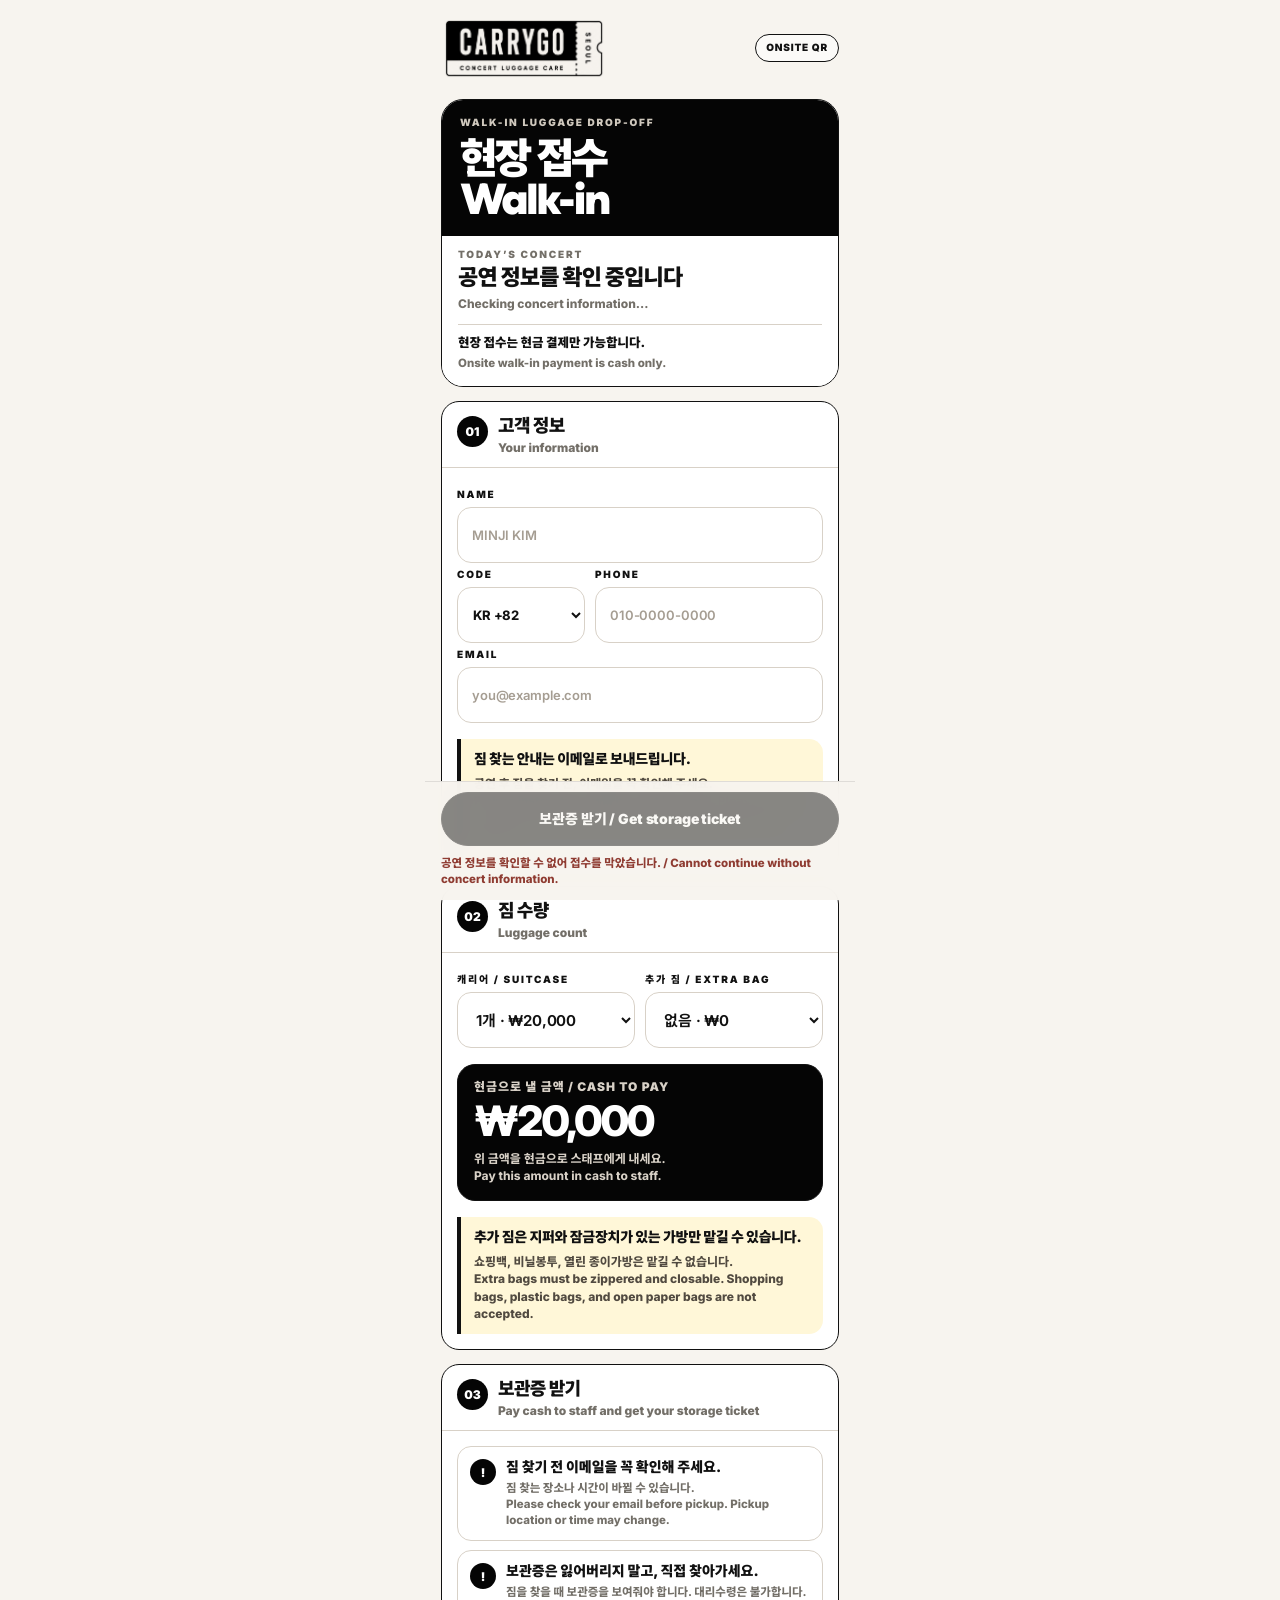
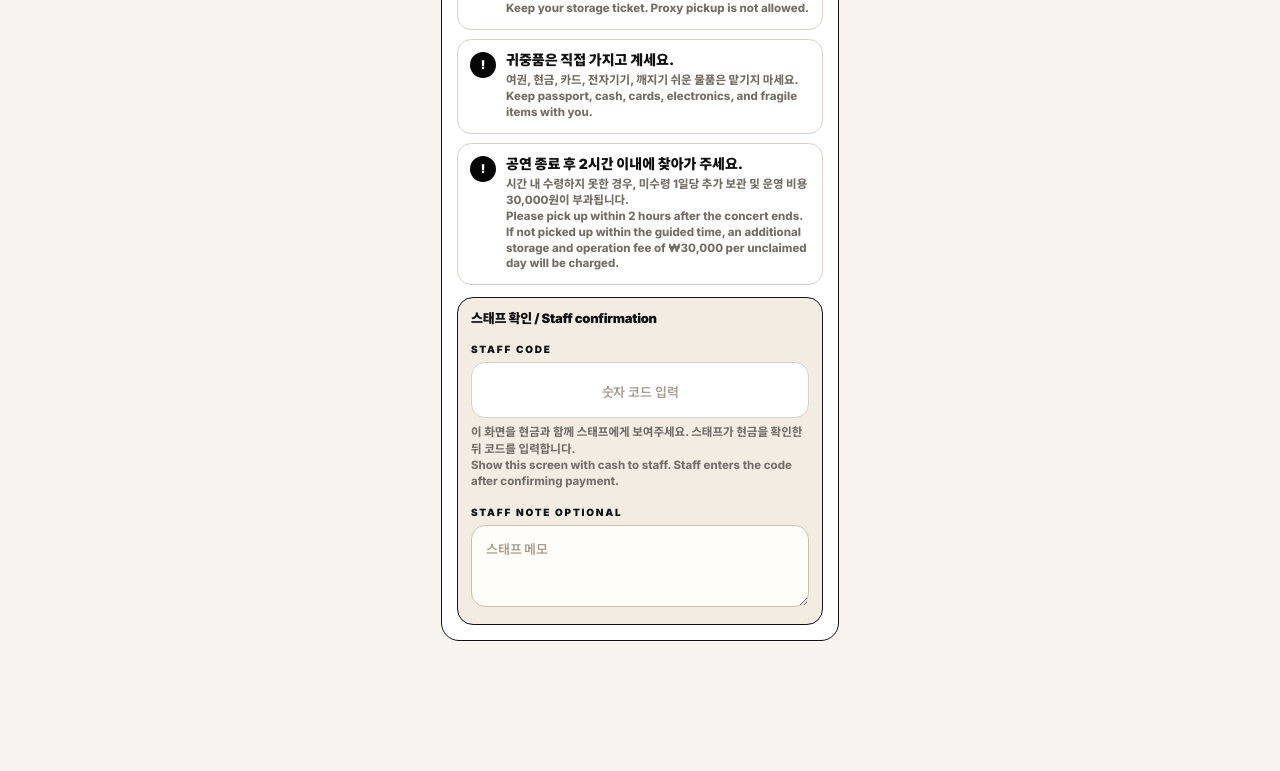
==== walkin/index.html @ 3cef0f44 "Add clean walkin page route" ====
<!DOCTYPE html>
<html lang="ko">
<head>
<base href="../">
<meta charset="utf-8">
<meta name="viewport" content="width=device-width, initial-scale=1, viewport-fit=cover">
<meta name="robots" content="noindex,nofollow">
<title>CarryGo Walk-in Drop-off</title>
<meta name="description" content="CarryGo onsite walk-in luggage drop-off. Cash only.">
<link rel="preconnect" href="https://fonts.googleapis.com">
<link rel="preconnect" href="https://fonts.gstatic.com" crossorigin>
<link href="https://fonts.googleapis.com/css2?family=Inter:wght@600;700;800;900&family=Noto+Sans+KR:wght@500;700;800;900&display=swap" rel="stylesheet">
<link rel="stylesheet" href="css/tokens.css">
<style>
@font-face{font-family:'Wanted Sans Variable';src:url('assets/fonts/WantedSansVariable.woff2') format('woff2-variations');font-weight:400 1000;font-style:normal;font-display:swap}
*{box-sizing:border-box;min-width:0}html{background:var(--cg-warm-paper);scroll-behavior:smooth}body{margin:0;background:var(--cg-warm-paper);color:var(--cg-ink);font-family:var(--font-sans);-webkit-font-smoothing:antialiased;text-rendering:geometricPrecision;overflow-x:hidden}button,input,select,textarea{font:inherit}.page{width:100%;max-width:430px;min-height:100svh;margin:0 auto;padding:16px 16px calc(116px + env(safe-area-inset-bottom));background:var(--cg-warm-paper)}.topbar{display:flex;align-items:center;justify-content:space-between;gap:12px;margin:0 0 18px}.logo{width:166px;height:auto;display:block;mix-blend-mode:multiply}.mode-pill{border:1.4px solid var(--cg-ink);border-radius:999px;background:rgba(255,255,255,.58);padding:8px 10px;font-size:10px;line-height:1;font-weight:950;letter-spacing:.08em;text-transform:uppercase;white-space:nowrap}.hero{position:relative;border:1.8px solid var(--cg-ink);border-radius:22px;background:#fff;overflow:hidden;margin-bottom:14px}.walkin-ticket{background:#fff}.walkin-concert{padding:14px 16px 15px;background:#fff}.cash-line{margin-top:12px;padding-top:10px;border-top:1px solid var(--cg-line);font-size:12.5px;line-height:1.42;font-weight:900;color:var(--cg-ink);word-break:keep-all}.cash-line span{display:block;margin-top:2px;color:var(--cg-muted);font-size:11.5px;font-weight:800}.hero-head{background:var(--cg-black);color:#fff;padding:18px 18px 16px}.kicker{font-size:10px;line-height:1;letter-spacing:.18em;font-weight:950;text-transform:uppercase;color:#cfc8bd}.hero h1{margin:10px 0 0;font-family:'Wanted Sans Variable',var(--font-sans);font-size:43px;line-height:.96;letter-spacing:-.06em;font-weight:950}.hero-body{padding:15px 17px 17px}.hero-copy{margin:0;font-size:15px;line-height:1.58;font-weight:850;letter-spacing:-.025em;color:var(--cg-charcoal);word-break:keep-all}.cash-alert{margin-top:14px;border:1.6px solid var(--cg-ink);border-radius:16px;background:#fff7d8;padding:13px 13px 12px}.cash-alert strong{display:block;font-size:16px;line-height:1.28;font-weight:950;letter-spacing:-.025em}.cash-alert span{display:block;margin-top:5px;font-size:12px;line-height:1.42;font-weight:800;color:#514a40;overflow-wrap:anywhere}.standalone-alert{margin:0 0 14px}.section{border:1.6px solid var(--cg-ink);border-radius:18px;background:#fff;overflow:hidden;margin:14px 0}.section-head{display:grid;grid-template-columns:31px 1fr;gap:10px;align-items:start;padding:14px 15px 12px;border-bottom:1px solid var(--cg-line)}.num{width:31px;height:31px;border-radius:999px;background:var(--cg-black);color:#fff;display:grid;place-items:center;font-size:12px;font-weight:950}.section-title{margin:0;font-size:18px;line-height:1.2;font-weight:950;letter-spacing:-.035em}.section-title small{display:block;margin-top:2px;font-size:12px;line-height:1.28;font-weight:850;letter-spacing:0;color:var(--cg-muted);word-break:keep-all}.section-body{padding:15px}.label{display:block;margin:7px 0 7px;font-size:10px;line-height:1;letter-spacing:.18em;text-transform:uppercase;font-weight:950;color:var(--cg-ink)}.help{margin:6px 0 0;color:var(--cg-muted);font-size:11.5px;line-height:1.42;font-weight:750;word-break:keep-all}.field-row{display:grid;grid-template-columns:1fr 1fr;gap:10px}.field-card{min-height:auto;display:flex;flex-direction:column;justify-content:flex-start}.phone-row{display:grid;grid-template-columns:128px 1fr;gap:10px}.phone-row select{font-size:13px;font-weight:750;padding-left:11px;padding-right:8px}input,select,textarea{width:100%;max-width:100%;height:56px;border:1.35px solid var(--cg-line);border-radius:14px;background:#fff;color:var(--cg-ink);padding:14px 14px;font-size:15px;line-height:1.2;font-weight:650;outline:none;letter-spacing:-.01em}textarea{height:82px;min-height:82px;resize:vertical;line-height:1.4}input::placeholder,textarea::placeholder{color:#a59d92;font-size:13px;font-weight:600;letter-spacing:-.01em}input:focus,select:focus,textarea:focus{border-color:var(--cg-ink);box-shadow:0 0 0 3px rgba(17,17,17,.08)}select:disabled,input:disabled,button:disabled{opacity:.46}.concert-context{margin:0 0 14px}.concert-ticket{position:relative;border:1.6px solid var(--cg-ink);border-radius:15px;background:var(--cg-warm-paper);overflow:hidden}.concert-ticket:before{content:"";position:absolute;top:0;bottom:0;right:58px;border-left:1.5px dashed var(--cg-ink)}.concert-main{padding:14px 74px 14px 14px}.concert-label{font-size:10px;line-height:1;letter-spacing:.18em;text-transform:uppercase;font-weight:950;color:var(--cg-muted)}.concert-name{margin-top:7px;font-size:22px;line-height:1.06;font-weight:950;letter-spacing:-.035em}.concert-meta{margin-top:5px;font-size:12px;line-height:1.35;font-weight:800;color:var(--cg-muted)}.concert-stub{position:absolute;right:0;top:0;bottom:0;width:58px;background:#fff;display:grid;place-items:center}.stub-text{writing-mode:vertical-rl;text-orientation:mixed;font-size:10px;font-weight:950;letter-spacing:.2em;color:var(--cg-ink)}.rule{border-left:4px solid var(--cg-ink);background:#fff7d8;border-radius:0 14px 14px 0;padding:12px 13px;margin-top:16px}.rule strong{display:block;font-size:14px;line-height:1.35;font-weight:950;letter-spacing:-.02em}.rule p{margin:5px 0 0;color:#514a40;font-size:12px;line-height:1.45;font-weight:800;word-break:keep-all}.amount-box{margin:16px 0 16px;border-radius:18px;background:var(--cg-black);border:1.7px solid var(--cg-ink);color:#fff;padding:16px 16px 15px}.amount-label{font-size:12px;line-height:1;font-weight:950;color:#d8d1c7;letter-spacing:.08em;text-transform:uppercase}.amount{margin-top:8px;font-size:42px;line-height:1;font-weight:850;letter-spacing:-.045em}.amount-sub{margin-top:8px;font-size:12px;line-height:1.4;color:#d8d1c7;font-weight:750}.cash-panel{border:1.5px solid var(--cg-line);border-radius:15px;background:#fbf7f0;padding:13px}.cash-panel strong{display:block;font-size:15px;line-height:1.35;font-weight:950}.onsite-notice{display:grid;gap:9px}.notice-item{display:grid;grid-template-columns:26px 1fr;gap:10px;align-items:start;border:1.35px solid var(--cg-line);border-radius:14px;padding:12px;background:#fff}.notice-icon{width:26px;height:26px;border-radius:999px;background:var(--cg-black);color:#fff;display:grid;place-items:center;font-size:12px;font-weight:950}.notice-item strong{display:block;font-size:14px;line-height:1.32;font-weight:950;word-break:keep-all}.notice-item span{display:block;margin-top:3px;color:var(--cg-muted);font-size:11.5px;line-height:1.38;font-weight:780;word-break:keep-all}.staff-module{margin-top:12px;border:1.8px solid var(--cg-ink);border-radius:16px;background:#f2ece2;padding:13px;display:grid;gap:11px}.staff-module input{font-size:20px;letter-spacing:.12em;text-align:center;font-weight:800;background:#fff}.staff-module textarea{background:#fffdf8;border-color:#cbbfae}.staff-module .module-title{font-size:13px;line-height:1.25;font-weight:950;letter-spacing:-.02em}.result{display:none;border:1.8px solid #0f8f50;background:#ecfff7;border-radius:18px;padding:16px;margin-top:14px}.result h2{margin:0 0 10px;font-size:23px;line-height:1.15;font-weight:950;letter-spacing:-.04em}.tag{margin:11px 0;padding:14px;border-radius:16px;background:var(--cg-black);color:#fff;text-align:center}.tag-label{font-size:11px;line-height:1;font-weight:950;color:#d8d1c7;letter-spacing:.12em}.tag-number{margin-top:7px;font-size:48px;line-height:1;font-weight:950;letter-spacing:-.04em}.result-grid{display:grid;grid-template-columns:1fr 1fr;gap:8px;margin-top:10px}.kv{border:1px solid #c7ead6;border-radius:12px;padding:9px;background:#fff}.kv b{display:block;font-size:9px;line-height:1;letter-spacing:.12em;text-transform:uppercase;color:#4b8a65;font-weight:950}.kv span{display:block;margin-top:5px;font-size:14px;font-weight:900;overflow-wrap:anywhere}.msg{font-size:11.5px;color:var(--cg-muted);font-weight:800;line-height:1.45;margin:9px 0 0;word-break:keep-all}.danger{color:var(--cg-muted-red)!important}.hidden{display:none!important}.status-pill{display:inline-flex;align-items:center;gap:7px;border-radius:999px;background:#eee5da;padding:7px 10px;font-size:10px;line-height:1;font-weight:950;color:#4d4740}.status-dot{width:7px;height:7px;border-radius:99px;background:#888}.status-pill.ok .status-dot{background:#13a050}.status-pill.bad .status-dot{background:#d0473b}.sticky-submit{position:fixed;left:50%;bottom:0;transform:translateX(-50%);width:100%;max-width:430px;padding:10px 16px calc(12px + env(safe-area-inset-bottom));background:rgba(247,244,239,.96);backdrop-filter:blur(10px);border-top:1px solid rgba(17,17,17,.1);z-index:20}.btn{width:100%;min-height:54px;border:1.7px solid var(--cg-ink);border-radius:999px;background:var(--cg-black);color:#fff;padding:15px 14px;font-size:14px;line-height:1;font-weight:950;letter-spacing:-.01em;text-align:center;box-shadow:none}.btn:active{transform:translateY(1px)}@media(max-width:380px){.page{padding-left:14px;padding-right:14px}.logo{width:150px}.hero h1{font-size:38px}.field-row{grid-template-columns:1fr}.phone-row{grid-template-columns:118px 1fr}.amount{font-size:32px}.tag-number{font-size:40px}.section-body{padding:14px}.sticky-submit{padding-left:14px;padding-right:14px}.btn{font-size:13px}.concert-main{padding-right:66px}.concert-ticket:before{right:52px}.concert-stub{width:52px}}
</style>
</head>
<body>
<main class="page">
  <header class="topbar">
    <img class="logo" src="assets/logo/carrygo_logo_final.png" alt="CARRYGO Seoul">
    <div class="mode-pill">Onsite QR</div>
  </header>

  <form id="walkinForm" autocomplete="on">
    <section class="hero walkin-ticket">
      <div class="hero-head">
        <div class="kicker">Walk-in luggage drop-off</div>
        <h1>현장 접수<br>Walk-in</h1>
      </div>
      <div class="walkin-concert">
        <div class="concert-label">Today’s concert</div>
        <div class="concert-name" id="concertName">공연 정보를 확인 중입니다</div>
        <div class="concert-meta" id="concertMeta">Checking concert information...</div>
        <div class="cash-line">현장 접수는 현금 결제만 가능합니다. <span>Onsite walk-in payment is cash only.</span></div>
      </div>
      <input type="hidden" name="concert_id" id="concertId">
      <input type="hidden" name="concert_date_id" id="concertDateId">
      <input type="hidden" name="pickup_time" value="WALK_IN">
      <p class="msg hidden" id="loadMsg"></p>
    </section>

    <section class="section">
      <div class="section-head"><div class="num">01</div><h2 class="section-title">고객 정보<small>Your information</small></h2></div>
      <div class="section-body">
        <label class="label" for="customerName">Name</label>
        <input id="customerName" type="text" name="customer_name" required placeholder="MINJI KIM">
        <div class="phone-row">
          <div><label class="label" for="countryCode">Code</label><select id="countryCode" name="country_code" required><option value="+82">KR +82</option><option value="+81">JP +81</option><option value="+86">CN +86</option><option value="+886">TW +886</option><option value="+852">HK +852</option><option value="+65">SG +65</option><option value="+66">TH +66</option><option value="+1">US +1</option><option value="+44">UK +44</option><option value="+61">AU +61</option><option value="+33">FR +33</option><option value="+49">DE +49</option><option value="+39">IT +39</option><option value="+34">ES +34</option><option value="+63">PH +63</option><option value="+62">ID +62</option><option value="+60">MY +60</option></select></div>
          <div><label class="label" for="phoneNumber">Phone</label><input id="phoneNumber" type="tel" name="phone_number" required inputmode="tel" placeholder="010-0000-0000"></div>
        </div>
        <label class="label" for="customerEmail">Email</label>
        <input id="customerEmail" type="email" name="customer_email" required placeholder="you@example.com">
        <div class="rule">
          <strong>짐 찾는 안내는 이메일로 보내드립니다.</strong>
          <p>공연 후 짐을 찾기 전, 이메일을 꼭 확인해 주세요.<br>Pickup instructions will be sent by email. Please check your email before picking up your luggage after the concert.</p>
        </div>
        <input type="hidden" name="customer_country" value="WALK_IN">
      </div>
    </section>

    <section class="section">
      <div class="section-head"><div class="num">02</div><h2 class="section-title">짐 수량<small>Luggage count</small></h2></div>
      <div class="section-body">
        <div class="field-row">
          <div class="field-card"><label class="label" for="suitcase">캐리어 / Suitcase</label><select name="expected_suitcase_count" id="suitcase" required><option value="1">1개 · ₩20,000</option><option value="2">2개 · ₩40,000</option><option value="3">3개 · ₩60,000</option><option value="4">4개 · ₩80,000</option><option value="5">5개 · ₩100,000</option></select></div>
          <div class="field-card"><label class="label" for="extra">추가 짐 / Extra bag</label><select name="expected_extra_bag_count" id="extra" required><option value="0">없음 · ₩0</option><option value="1">1개 · ₩10,000</option><option value="2">2개 · ₩20,000</option><option value="3">3개 · ₩30,000</option><option value="4">4개 · ₩40,000</option><option value="5">5개 · ₩50,000</option></select></div>
        </div>
        <div class="amount-box">
          <div class="amount-label">현금으로 낼 금액 / Cash to pay</div>
          <div class="amount" id="amount">₩20,000</div>
          <div class="amount-sub">위 금액을 현금으로 스태프에게 내세요.<br>Pay this amount in cash to staff.</div>
        </div>
        <div class="rule">
          <strong>추가 짐은 지퍼와 잠금장치가 있는 가방만 맡길 수 있습니다.</strong>
          <p>쇼핑백, 비닐봉투, 열린 종이가방은 맡길 수 없습니다.<br>Extra bags must be zippered and closable. Shopping bags, plastic bags, and open paper bags are not accepted.</p>
        </div>
      </div>
    </section>

    <section class="section">
      <div class="section-head"><div class="num">03</div><h2 class="section-title">보관증 받기<small>Pay cash to staff and get your storage ticket</small></h2></div>
      <div class="section-body">
        <div class="onsite-notice" aria-label="짐 맡기기 전 안내">
          <div class="notice-item"><div class="notice-icon">!</div><div><strong>짐 찾기 전 이메일을 꼭 확인해 주세요.</strong><span>짐 찾는 장소나 시간이 바뀔 수 있습니다.<br>Please check your email before pickup. Pickup location or time may change.</span></div></div>
          <div class="notice-item"><div class="notice-icon">!</div><div><strong>보관증은 잃어버리지 말고, 직접 찾아가세요.</strong><span>짐을 찾을 때 보관증을 보여줘야 합니다. 대리수령은 불가합니다.<br>Keep your storage ticket. Proxy pickup is not allowed.</span></div></div>
          <div class="notice-item"><div class="notice-icon">!</div><div><strong>귀중품은 직접 가지고 계세요.</strong><span>여권, 현금, 카드, 전자기기, 깨지기 쉬운 물품은 맡기지 마세요.<br>Keep passport, cash, cards, electronics, and fragile items with you.</span></div></div>
          <div class="notice-item"><div class="notice-icon">!</div><div><strong>공연 종료 후 2시간 이내에 찾아가 주세요.</strong><span>시간 내 수령하지 못한 경우, 미수령 1일당 추가 보관 및 운영 비용 30,000원이 부과됩니다.<br>Please pick up within 2 hours after the concert ends. If not picked up within the guided time, an additional storage and operation fee of ₩30,000 per unclaimed day will be charged.</span></div></div>
        </div>
        <input type="hidden" name="hardcopy_confirmed" value="YES">
        <input type="hidden" name="onsite_cash_received" value="YES">
        <div class="staff-module">
          <div class="module-title">스태프 확인 / Staff confirmation</div>
          <div>
            <label class="label" for="staffCode">Staff code</label>
            <input id="staffCode" type="tel" name="staff_code" required inputmode="numeric" pattern="[0-9]*" autocomplete="one-time-code" placeholder="숫자 코드 입력">
            <div class="help">이 화면을 현금과 함께 스태프에게 보여주세요. 스태프가 현금을 확인한 뒤 코드를 입력합니다.<br>Show this screen with cash to staff. Staff enters the code after confirming payment.</div>
          </div>
          <div>
            <label class="label" for="note">Staff note optional</label>
            <textarea id="note" name="note" placeholder="스태프 메모"></textarea>
          </div>
        </div>
        <input type="hidden" name="onsite_tag_attached" value="NO">
        <input type="hidden" name="onsite_photo_taken" value="NO">
      </div>
    </section>

    <section class="section hidden" id="completeCard">
      <div class="section-body"><div class="result" id="result"></div></div>
    </section>

    <div class="sticky-submit">
      <button class="btn" id="submitBtn" type="submit" disabled>보관증 받기 / Get storage ticket</button>
      <p class="msg" id="msg">공연 정보를 확인한 뒤 진행할 수 있습니다. / Please wait for concert information.</p>
    </div>
  </form>
</main>
<script>
const API='https://script.google.com/macros/s/AKfycbyWazV2Bwyex0hyUG17615cCd4zFLnBOPABVv9wQ4AoVltXFrZ8Qh5ncPQtEW-c9ZFs/exec';
const $=id=>document.getElementById(id);
const form=$('walkinForm'), concertDateId=$('concertDateId'), suitcase=$('suitcase'), extra=$('extra'), amount=$('amount'), msg=$('msg'), loadMsg=$('loadMsg'), submitBtn=$('submitBtn');
let concertsReady=false;
function money(n){return '₩'+Number(n||0).toLocaleString('ko-KR')}
function esc(s){return String(s??'').replace(/[&<>'"]/g,c=>({'&':'&amp;','<':'&lt;','>':'&gt;',"'":'&#39;','"':'&quot;'}[c]))}
function setLoadStatus(ok,text){loadMsg.innerHTML=`<span class="status-pill ${ok?'ok':'bad'}"><span class="status-dot"></span> ${esc(text)}</span>`}
function updateAmount(){const s=+suitcase.value||0,e=+extra.value||0;amount.textContent=money(s*20000+e*10000)}
function updateSubmit(){submitBtn.disabled=!concertsReady||form.dataset.submitting==='1'}
async function fetchJson(url,options={}){const controller=new AbortController();const timeout=setTimeout(()=>controller.abort(),18000);try{const r=await fetch(url,{cache:'no-store',...options,signal:controller.signal});return await r.json()}finally{clearTimeout(timeout)}}
async function loadConcert(){concertsReady=false;updateSubmit();setLoadStatus(false,'공연 정보 확인 중');try{let out=await fetchJson(`${API}?action=get_active_booking_data`);let concerts=out.ok&&Array.isArray(out.concerts)?out.concerts:[];if(!concerts.length){out=await fetchJson(`${API}?action=get_active_concerts`);concerts=out.ok&&Array.isArray(out.concerts)?out.concerts:[]}if(!concerts.length)throw new Error('현재 현장접수 가능한 공연이 없습니다.');const c=concerts[0];$('concertId').value=c.concert_id||c.id;$('concertName').textContent=c.concert_title||c.title||'CarryGo';let dates=Array.isArray(c.concert_dates)?c.concert_dates:[];if(!dates.length){const d=await fetchJson(`${API}?action=get_active_concert_dates&concert_id=${encodeURIComponent($('concertId').value)}`);dates=d.ok&&Array.isArray(d.concert_dates)?d.concert_dates:[]}if(!dates.length)throw new Error('활성 공연일이 없습니다.');const today=new Date().toISOString().slice(0,10);const selectedDate=dates.find(d=>String(d.concert_date)===today)||dates[0];concertDateId.value=selectedDate.concert_date_id;$('concertMeta').textContent=[c.venue,c.city,selectedDate.concert_date].filter(Boolean).join(' · ');concertsReady=true;msg.textContent=''}catch(e){concertsReady=false;setLoadStatus(false,e.message||'공연 정보를 불러오지 못했습니다');msg.textContent='공연 정보를 확인할 수 없어 접수를 막았습니다. / Cannot continue without concert information.';msg.classList.add('danger')}finally{updateSubmit()}}
suitcase.addEventListener('change',updateAmount);extra.addEventListener('change',updateAmount);
form.addEventListener('submit',async e=>{e.preventDefault();if(!concertsReady)return;const btn=e.submitter;const result=$('result');const data=Object.fromEntries(new FormData(form).entries());const due=(+data.expected_suitcase_count||0)*20000+(+data.expected_extra_bag_count||0)*10000;data.action='create_walkin_reservation';data.paid_amount=due;const ok=confirm(`보관증을 발급할까요?\nIssue storage ticket?\n\n이름 / Name: ${data.customer_name}\n수량 / Count: Suitcase ${data.expected_suitcase_count}, Extra ${data.expected_extra_bag_count}\n결제 / Payment: CASH\n금액 / Amount: ${money(due)}\n\n결제 확인 후에만 진행하세요.`);if(!ok)return;form.dataset.submitting='1';btn.disabled=true;msg.textContent='보관증 발급 중입니다. / Issuing storage ticket...';msg.classList.remove('danger');$('completeCard').classList.add('hidden');result.style.display='none';try{const out=await fetchJson(API,{method:'POST',headers:{'Content-Type':'text/plain;charset=utf-8'},body:JSON.stringify(data)});if(!out.ok)throw new Error(out.error||'save failed');const x=out.reservation;result.innerHTML=`<h2>보관증이 발급되었습니다.<br><span class="en">Storage ticket issued.</span></h2><div class="tag"><div class="tag-label">STORAGE TICKET / LUGGAGE TAG</div><div class="tag-number">${esc(x.luggage_tag_numbers)}</div></div><p class="msg">이 보관증을 잃어버리지 마세요. 공연 후 짐을 찾기 전 이메일을 꼭 확인해 주세요.<br>Keep this storage ticket. Please check your email before pickup after the concert.</p><div class="result-grid"><div class="kv"><b>Reservation</b><span>${esc(x.reservation_id)}</span></div><div class="kv"><b>Amount</b><span>${esc(x.amount_display)}</span></div><div class="kv"><b>Name</b><span>${esc(x.customer_name)}</span></div><div class="kv"><b>Payment</b><span>CASH</span></div></div>`;$('completeCard').classList.remove('hidden');result.style.display='block';result.scrollIntoView({behavior:'smooth',block:'center'});msg.textContent='완료되었습니다. / Completed.';form.reset();$('countryCode').value='+82';updateAmount();await loadConcert()}catch(err){msg.textContent=err.message||String(err);msg.classList.add('danger')}finally{form.dataset.submitting='0';updateSubmit()}});
updateAmount();loadConcert();
</script>
</body>
</html>
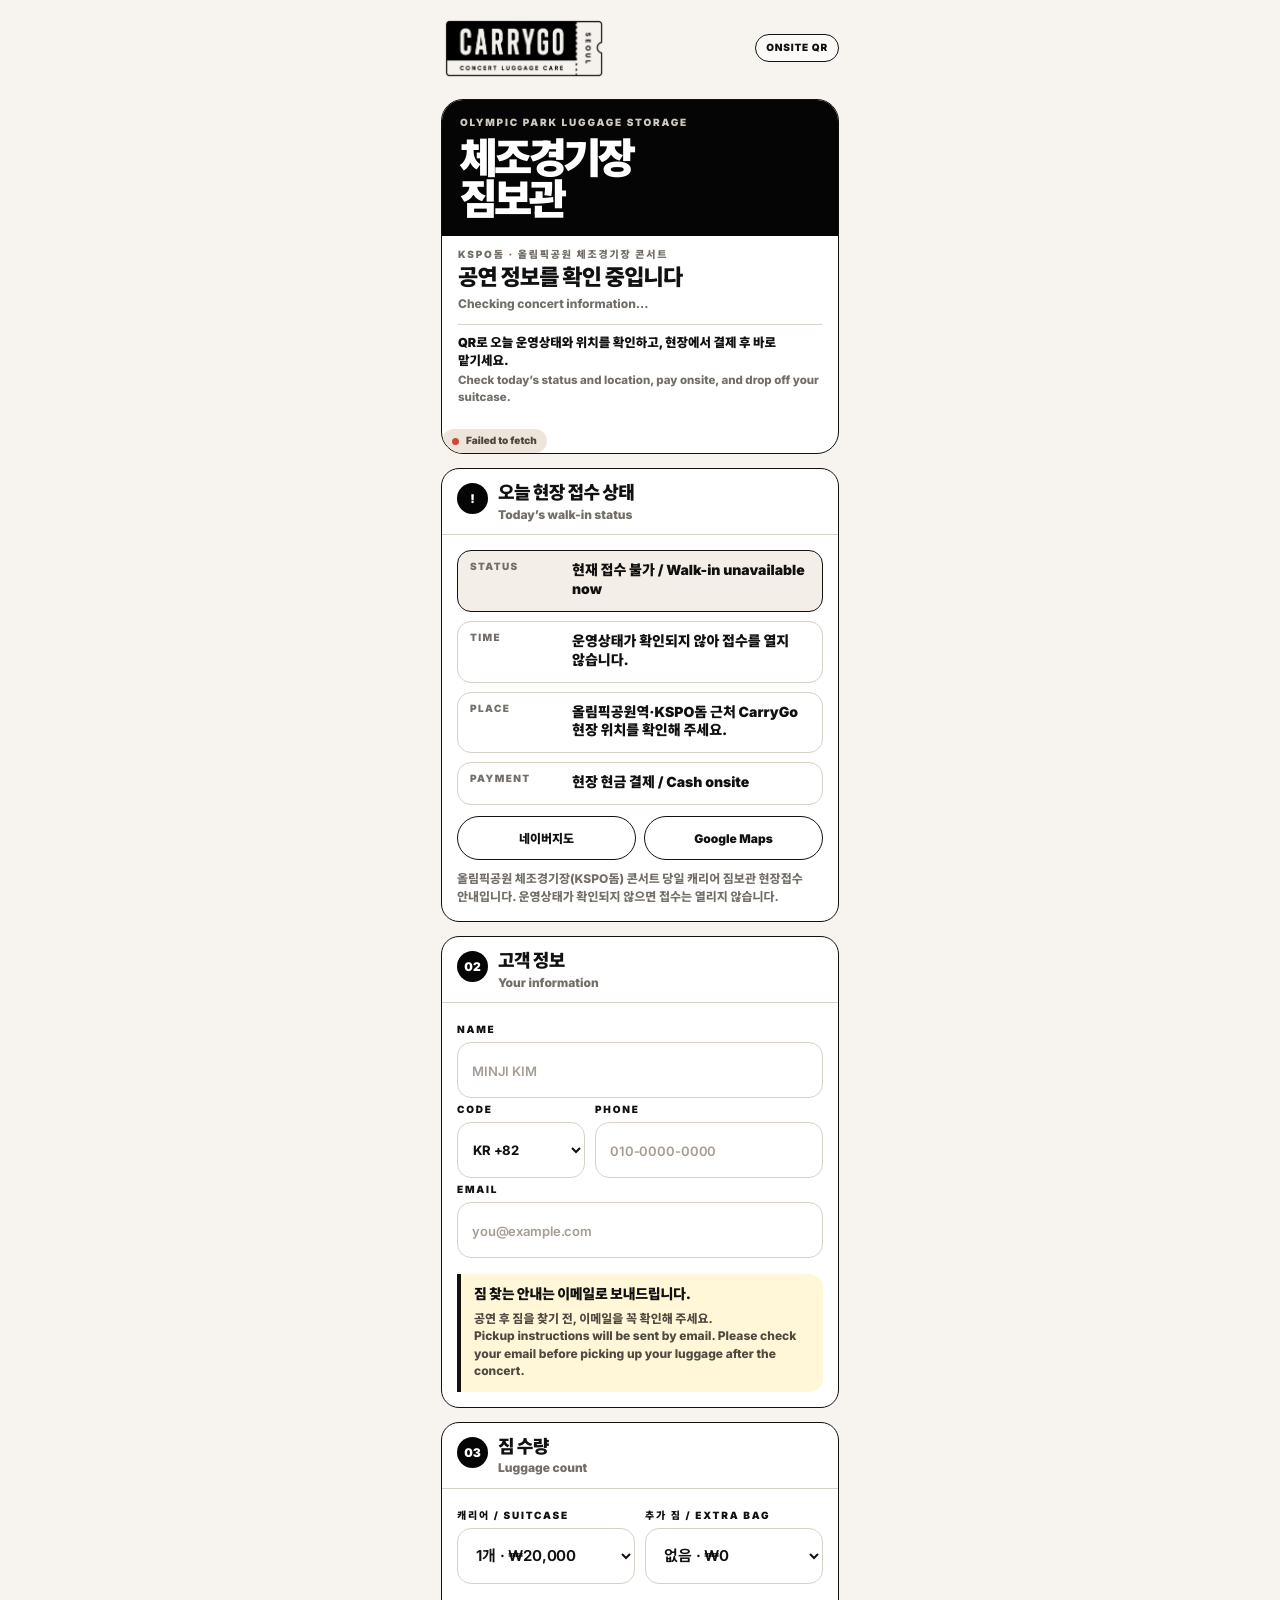
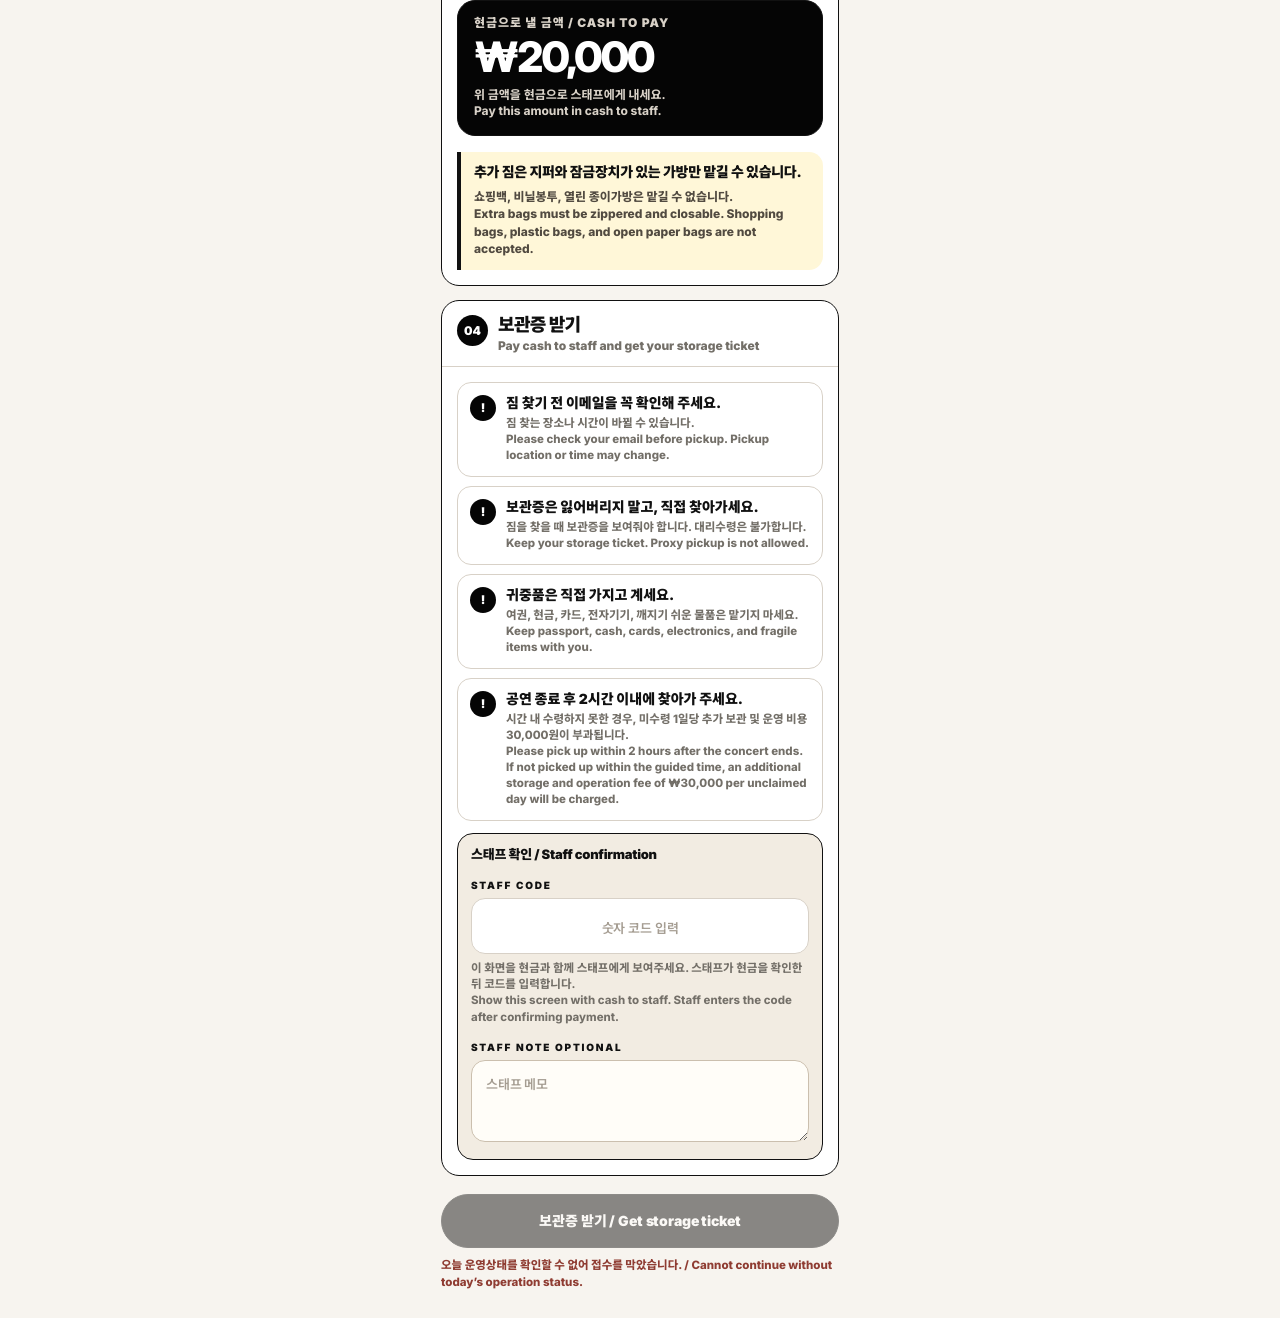
==== commit 7284bbab: "Optimize walk-in page for Olympic Park onsite luggage storage" ====
--- a/walkin/index.html
+++ b/walkin/index.html
@@ -4,16 +4,34 @@
 <base href="../">
 <meta charset="utf-8">
 <meta name="viewport" content="width=device-width, initial-scale=1, viewport-fit=cover">
-<meta name="robots" content="noindex,nofollow">
-<title>CarryGo Walk-in Drop-off</title>
-<meta name="description" content="CarryGo onsite walk-in luggage drop-off. Cash only.">
+<meta name="robots" content="index,follow,max-image-preview:large">
+<title>올림픽공원 체조경기장 콘서트 짐보관 현장접수 | CarryGo Walk-in</title>
+<meta name="description" content="KSPO돔·올림픽공원 체조경기장 콘서트 당일 캐리어 짐보관 현장접수 안내. QR로 오늘 운영상태, 위치, 시간, 현장 결제 방법을 확인하세요.">
+<meta name="keywords" content="올림픽공원 짐보관, 올림픽공원 체조경기장 짐보관, KSPO돔 짐보관, 체조경기장 콘서트 짐보관, 콘서트 캐리어 보관, 공연장 짐보관, KSP0 짐보관">
+<link rel="canonical" href="https://www.carrygoseoul.com/walkin/">
+<!-- Google tag (gtag.js) -->
+<script async src="https://www.googletagmanager.com/gtag/js?id=G-291RRRV8HE"></script>
+<script>
+  window.dataLayer = window.dataLayer || [];
+  function gtag(){dataLayer.push(arguments);}
+  gtag('js', new Date());
+  gtag('config', 'G-291RRRV8HE');
+</script>
+<!-- Microsoft Clarity -->
+<script type="text/javascript">
+  (function(c,l,a,r,i,t,y){
+    c[a]=c[a]||function(){(c[a].q=c[a].q||[]).push(arguments)};
+    t=l.createElement(r);t.async=1;t.src="https://www.clarity.ms/tag/"+i;
+    y=l.getElementsByTagName(r)[0];y.parentNode.insertBefore(t,y);
+  })(window, document, "clarity", "script", "wrurhg19dc");
+</script>
 <link rel="preconnect" href="https://fonts.googleapis.com">
 <link rel="preconnect" href="https://fonts.gstatic.com" crossorigin>
 <link href="https://fonts.googleapis.com/css2?family=Inter:wght@600;700;800;900&family=Noto+Sans+KR:wght@500;700;800;900&display=swap" rel="stylesheet">
 <link rel="stylesheet" href="css/tokens.css">
 <style>
 @font-face{font-family:'Wanted Sans Variable';src:url('assets/fonts/WantedSansVariable.woff2') format('woff2-variations');font-weight:400 1000;font-style:normal;font-display:swap}
-*{box-sizing:border-box;min-width:0}html{background:var(--cg-warm-paper);scroll-behavior:smooth}body{margin:0;background:var(--cg-warm-paper);color:var(--cg-ink);font-family:var(--font-sans);-webkit-font-smoothing:antialiased;text-rendering:geometricPrecision;overflow-x:hidden}button,input,select,textarea{font:inherit}.page{width:100%;max-width:430px;min-height:100svh;margin:0 auto;padding:16px 16px calc(116px + env(safe-area-inset-bottom));background:var(--cg-warm-paper)}.topbar{display:flex;align-items:center;justify-content:space-between;gap:12px;margin:0 0 18px}.logo{width:166px;height:auto;display:block;mix-blend-mode:multiply}.mode-pill{border:1.4px solid var(--cg-ink);border-radius:999px;background:rgba(255,255,255,.58);padding:8px 10px;font-size:10px;line-height:1;font-weight:950;letter-spacing:.08em;text-transform:uppercase;white-space:nowrap}.hero{position:relative;border:1.8px solid var(--cg-ink);border-radius:22px;background:#fff;overflow:hidden;margin-bottom:14px}.walkin-ticket{background:#fff}.walkin-concert{padding:14px 16px 15px;background:#fff}.cash-line{margin-top:12px;padding-top:10px;border-top:1px solid var(--cg-line);font-size:12.5px;line-height:1.42;font-weight:900;color:var(--cg-ink);word-break:keep-all}.cash-line span{display:block;margin-top:2px;color:var(--cg-muted);font-size:11.5px;font-weight:800}.hero-head{background:var(--cg-black);color:#fff;padding:18px 18px 16px}.kicker{font-size:10px;line-height:1;letter-spacing:.18em;font-weight:950;text-transform:uppercase;color:#cfc8bd}.hero h1{margin:10px 0 0;font-family:'Wanted Sans Variable',var(--font-sans);font-size:43px;line-height:.96;letter-spacing:-.06em;font-weight:950}.hero-body{padding:15px 17px 17px}.hero-copy{margin:0;font-size:15px;line-height:1.58;font-weight:850;letter-spacing:-.025em;color:var(--cg-charcoal);word-break:keep-all}.cash-alert{margin-top:14px;border:1.6px solid var(--cg-ink);border-radius:16px;background:#fff7d8;padding:13px 13px 12px}.cash-alert strong{display:block;font-size:16px;line-height:1.28;font-weight:950;letter-spacing:-.025em}.cash-alert span{display:block;margin-top:5px;font-size:12px;line-height:1.42;font-weight:800;color:#514a40;overflow-wrap:anywhere}.standalone-alert{margin:0 0 14px}.section{border:1.6px solid var(--cg-ink);border-radius:18px;background:#fff;overflow:hidden;margin:14px 0}.section-head{display:grid;grid-template-columns:31px 1fr;gap:10px;align-items:start;padding:14px 15px 12px;border-bottom:1px solid var(--cg-line)}.num{width:31px;height:31px;border-radius:999px;background:var(--cg-black);color:#fff;display:grid;place-items:center;font-size:12px;font-weight:950}.section-title{margin:0;font-size:18px;line-height:1.2;font-weight:950;letter-spacing:-.035em}.section-title small{display:block;margin-top:2px;font-size:12px;line-height:1.28;font-weight:850;letter-spacing:0;color:var(--cg-muted);word-break:keep-all}.section-body{padding:15px}.label{display:block;margin:7px 0 7px;font-size:10px;line-height:1;letter-spacing:.18em;text-transform:uppercase;font-weight:950;color:var(--cg-ink)}.help{margin:6px 0 0;color:var(--cg-muted);font-size:11.5px;line-height:1.42;font-weight:750;word-break:keep-all}.field-row{display:grid;grid-template-columns:1fr 1fr;gap:10px}.field-card{min-height:auto;display:flex;flex-direction:column;justify-content:flex-start}.phone-row{display:grid;grid-template-columns:128px 1fr;gap:10px}.phone-row select{font-size:13px;font-weight:750;padding-left:11px;padding-right:8px}input,select,textarea{width:100%;max-width:100%;height:56px;border:1.35px solid var(--cg-line);border-radius:14px;background:#fff;color:var(--cg-ink);padding:14px 14px;font-size:15px;line-height:1.2;font-weight:650;outline:none;letter-spacing:-.01em}textarea{height:82px;min-height:82px;resize:vertical;line-height:1.4}input::placeholder,textarea::placeholder{color:#a59d92;font-size:13px;font-weight:600;letter-spacing:-.01em}input:focus,select:focus,textarea:focus{border-color:var(--cg-ink);box-shadow:0 0 0 3px rgba(17,17,17,.08)}select:disabled,input:disabled,button:disabled{opacity:.46}.concert-context{margin:0 0 14px}.concert-ticket{position:relative;border:1.6px solid var(--cg-ink);border-radius:15px;background:var(--cg-warm-paper);overflow:hidden}.concert-ticket:before{content:"";position:absolute;top:0;bottom:0;right:58px;border-left:1.5px dashed var(--cg-ink)}.concert-main{padding:14px 74px 14px 14px}.concert-label{font-size:10px;line-height:1;letter-spacing:.18em;text-transform:uppercase;font-weight:950;color:var(--cg-muted)}.concert-name{margin-top:7px;font-size:22px;line-height:1.06;font-weight:950;letter-spacing:-.035em}.concert-meta{margin-top:5px;font-size:12px;line-height:1.35;font-weight:800;color:var(--cg-muted)}.concert-stub{position:absolute;right:0;top:0;bottom:0;width:58px;background:#fff;display:grid;place-items:center}.stub-text{writing-mode:vertical-rl;text-orientation:mixed;font-size:10px;font-weight:950;letter-spacing:.2em;color:var(--cg-ink)}.rule{border-left:4px solid var(--cg-ink);background:#fff7d8;border-radius:0 14px 14px 0;padding:12px 13px;margin-top:16px}.rule strong{display:block;font-size:14px;line-height:1.35;font-weight:950;letter-spacing:-.02em}.rule p{margin:5px 0 0;color:#514a40;font-size:12px;line-height:1.45;font-weight:800;word-break:keep-all}.amount-box{margin:16px 0 16px;border-radius:18px;background:var(--cg-black);border:1.7px solid var(--cg-ink);color:#fff;padding:16px 16px 15px}.amount-label{font-size:12px;line-height:1;font-weight:950;color:#d8d1c7;letter-spacing:.08em;text-transform:uppercase}.amount{margin-top:8px;font-size:42px;line-height:1;font-weight:850;letter-spacing:-.045em}.amount-sub{margin-top:8px;font-size:12px;line-height:1.4;color:#d8d1c7;font-weight:750}.cash-panel{border:1.5px solid var(--cg-line);border-radius:15px;background:#fbf7f0;padding:13px}.cash-panel strong{display:block;font-size:15px;line-height:1.35;font-weight:950}.onsite-notice{display:grid;gap:9px}.notice-item{display:grid;grid-template-columns:26px 1fr;gap:10px;align-items:start;border:1.35px solid var(--cg-line);border-radius:14px;padding:12px;background:#fff}.notice-icon{width:26px;height:26px;border-radius:999px;background:var(--cg-black);color:#fff;display:grid;place-items:center;font-size:12px;font-weight:950}.notice-item strong{display:block;font-size:14px;line-height:1.32;font-weight:950;word-break:keep-all}.notice-item span{display:block;margin-top:3px;color:var(--cg-muted);font-size:11.5px;line-height:1.38;font-weight:780;word-break:keep-all}.staff-module{margin-top:12px;border:1.8px solid var(--cg-ink);border-radius:16px;background:#f2ece2;padding:13px;display:grid;gap:11px}.staff-module input{font-size:20px;letter-spacing:.12em;text-align:center;font-weight:800;background:#fff}.staff-module textarea{background:#fffdf8;border-color:#cbbfae}.staff-module .module-title{font-size:13px;line-height:1.25;font-weight:950;letter-spacing:-.02em}.result{display:none;border:1.8px solid #0f8f50;background:#ecfff7;border-radius:18px;padding:16px;margin-top:14px}.result h2{margin:0 0 10px;font-size:23px;line-height:1.15;font-weight:950;letter-spacing:-.04em}.tag{margin:11px 0;padding:14px;border-radius:16px;background:var(--cg-black);color:#fff;text-align:center}.tag-label{font-size:11px;line-height:1;font-weight:950;color:#d8d1c7;letter-spacing:.12em}.tag-number{margin-top:7px;font-size:48px;line-height:1;font-weight:950;letter-spacing:-.04em}.result-grid{display:grid;grid-template-columns:1fr 1fr;gap:8px;margin-top:10px}.kv{border:1px solid #c7ead6;border-radius:12px;padding:9px;background:#fff}.kv b{display:block;font-size:9px;line-height:1;letter-spacing:.12em;text-transform:uppercase;color:#4b8a65;font-weight:950}.kv span{display:block;margin-top:5px;font-size:14px;font-weight:900;overflow-wrap:anywhere}.msg{font-size:11.5px;color:var(--cg-muted);font-weight:800;line-height:1.45;margin:9px 0 0;word-break:keep-all}.danger{color:var(--cg-muted-red)!important}.hidden{display:none!important}.status-pill{display:inline-flex;align-items:center;gap:7px;border-radius:999px;background:#eee5da;padding:7px 10px;font-size:10px;line-height:1;font-weight:950;color:#4d4740}.status-dot{width:7px;height:7px;border-radius:99px;background:#888}.status-pill.ok .status-dot{background:#13a050}.status-pill.bad .status-dot{background:#d0473b}.sticky-submit{position:fixed;left:50%;bottom:0;transform:translateX(-50%);width:100%;max-width:430px;padding:10px 16px calc(12px + env(safe-area-inset-bottom));background:rgba(247,244,239,.96);backdrop-filter:blur(10px);border-top:1px solid rgba(17,17,17,.1);z-index:20}.btn{width:100%;min-height:54px;border:1.7px solid var(--cg-ink);border-radius:999px;background:var(--cg-black);color:#fff;padding:15px 14px;font-size:14px;line-height:1;font-weight:950;letter-spacing:-.01em;text-align:center;box-shadow:none}.btn:active{transform:translateY(1px)}@media(max-width:380px){.page{padding-left:14px;padding-right:14px}.logo{width:150px}.hero h1{font-size:38px}.field-row{grid-template-columns:1fr}.phone-row{grid-template-columns:118px 1fr}.amount{font-size:32px}.tag-number{font-size:40px}.section-body{padding:14px}.sticky-submit{padding-left:14px;padding-right:14px}.btn{font-size:13px}.concert-main{padding-right:66px}.concert-ticket:before{right:52px}.concert-stub{width:52px}}
+*{box-sizing:border-box;min-width:0}html{width:100%;max-width:100%;background:var(--cg-warm-paper);scroll-behavior:smooth;overflow-x:hidden;overscroll-behavior-x:none}body{width:100%;max-width:100%;margin:0;background:var(--cg-warm-paper);color:var(--cg-ink);font-family:var(--font-sans);-webkit-font-smoothing:antialiased;text-rendering:geometricPrecision;overflow-x:hidden;overscroll-behavior-x:none;touch-action:pan-y}button,input,select,textarea{font:inherit}.page{position:relative;width:100%;max-width:430px;min-height:100svh;margin:0 auto;padding:16px 16px calc(28px + env(safe-area-inset-bottom));background:var(--cg-warm-paper);overflow-x:hidden}.topbar{display:flex;align-items:center;justify-content:space-between;gap:12px;margin:0 0 18px}.logo{width:166px;height:auto;display:block;mix-blend-mode:multiply}.mode-pill{border:1.4px solid var(--cg-ink);border-radius:999px;background:rgba(255,255,255,.58);padding:8px 10px;font-size:10px;line-height:1;font-weight:950;letter-spacing:.08em;text-transform:uppercase;white-space:nowrap}.hero{position:relative;border:1.8px solid var(--cg-ink);border-radius:22px;background:#fff;overflow:hidden;margin-bottom:14px}.walkin-ticket{background:#fff}.walkin-concert{padding:14px 16px 15px;background:#fff}.cash-line{margin-top:12px;padding-top:10px;border-top:1px solid var(--cg-line);font-size:12.5px;line-height:1.42;font-weight:900;color:var(--cg-ink);word-break:keep-all}.cash-line span{display:block;margin-top:2px;color:var(--cg-muted);font-size:11.5px;font-weight:800}.hero-head{background:var(--cg-black);color:#fff;padding:18px 18px 16px}.kicker{font-size:10px;line-height:1;letter-spacing:.18em;font-weight:950;text-transform:uppercase;color:#cfc8bd}.hero h1{margin:10px 0 0;font-family:'Wanted Sans Variable',var(--font-sans);font-size:43px;line-height:.96;letter-spacing:-.06em;font-weight:950}.hero-body{padding:15px 17px 17px}.hero-copy{margin:0;font-size:15px;line-height:1.58;font-weight:850;letter-spacing:-.025em;color:var(--cg-charcoal);word-break:keep-all}.cash-alert{margin-top:14px;border:1.6px solid var(--cg-ink);border-radius:16px;background:#fff7d8;padding:13px 13px 12px}.cash-alert strong{display:block;font-size:16px;line-height:1.28;font-weight:950;letter-spacing:-.025em}.cash-alert span{display:block;margin-top:5px;font-size:12px;line-height:1.42;font-weight:800;color:#514a40;overflow-wrap:anywhere}.standalone-alert{margin:0 0 14px}.section{border:1.6px solid var(--cg-ink);border-radius:18px;background:#fff;overflow:hidden;margin:14px 0}.section-head{display:grid;grid-template-columns:31px 1fr;gap:10px;align-items:start;padding:14px 15px 12px;border-bottom:1px solid var(--cg-line)}.num{width:31px;height:31px;border-radius:999px;background:var(--cg-black);color:#fff;display:grid;place-items:center;font-size:12px;font-weight:950}.section-title{margin:0;font-size:18px;line-height:1.2;font-weight:950;letter-spacing:-.035em}.section-title small{display:block;margin-top:2px;font-size:12px;line-height:1.28;font-weight:850;letter-spacing:0;color:var(--cg-muted);word-break:keep-all}.section-body{padding:15px}.label{display:block;margin:7px 0 7px;font-size:10px;line-height:1;letter-spacing:.18em;text-transform:uppercase;font-weight:950;color:var(--cg-ink)}.help{margin:6px 0 0;color:var(--cg-muted);font-size:11.5px;line-height:1.42;font-weight:750;word-break:keep-all}.field-row{display:grid;grid-template-columns:1fr 1fr;gap:10px}.field-card{min-height:auto;display:flex;flex-direction:column;justify-content:flex-start}.phone-row{display:grid;grid-template-columns:128px 1fr;gap:10px}.phone-row select{font-size:13px;font-weight:750;padding-left:11px;padding-right:8px}input,select,textarea{width:100%;max-width:100%;height:56px;border:1.35px solid var(--cg-line);border-radius:14px;background:#fff;color:var(--cg-ink);padding:14px 14px;font-size:15px;line-height:1.2;font-weight:650;outline:none;letter-spacing:-.01em}textarea{height:82px;min-height:82px;resize:vertical;line-height:1.4}input::placeholder,textarea::placeholder{color:#a59d92;font-size:13px;font-weight:600;letter-spacing:-.01em}input:focus,select:focus,textarea:focus{border-color:var(--cg-ink);box-shadow:0 0 0 3px rgba(17,17,17,.08)}select:disabled,input:disabled,button:disabled{opacity:.46}.concert-context{margin:0 0 14px}.concert-ticket{position:relative;border:1.6px solid var(--cg-ink);border-radius:15px;background:var(--cg-warm-paper);overflow:hidden}.concert-ticket:before{content:"";position:absolute;top:0;bottom:0;right:58px;border-left:1.5px dashed var(--cg-ink)}.concert-main{padding:14px 74px 14px 14px}.concert-label{font-size:10px;line-height:1;letter-spacing:.18em;text-transform:uppercase;font-weight:950;color:var(--cg-muted)}.concert-name{margin-top:7px;font-size:22px;line-height:1.06;font-weight:950;letter-spacing:-.035em}.concert-meta{margin-top:5px;font-size:12px;line-height:1.35;font-weight:800;color:var(--cg-muted)}.concert-stub{position:absolute;right:0;top:0;bottom:0;width:58px;background:#fff;display:grid;place-items:center}.stub-text{writing-mode:vertical-rl;text-orientation:mixed;font-size:10px;font-weight:950;letter-spacing:.2em;color:var(--cg-ink)}.rule{border-left:4px solid var(--cg-ink);background:#fff7d8;border-radius:0 14px 14px 0;padding:12px 13px;margin-top:16px}.rule strong{display:block;font-size:14px;line-height:1.35;font-weight:950;letter-spacing:-.02em}.rule p{margin:5px 0 0;color:#514a40;font-size:12px;line-height:1.45;font-weight:800;word-break:keep-all}.amount-box{margin:16px 0 16px;border-radius:18px;background:var(--cg-black);border:1.7px solid var(--cg-ink);color:#fff;padding:16px 16px 15px}.amount-label{font-size:12px;line-height:1;font-weight:950;color:#d8d1c7;letter-spacing:.08em;text-transform:uppercase}.amount{margin-top:8px;font-size:42px;line-height:1;font-weight:850;letter-spacing:-.045em}.amount-sub{margin-top:8px;font-size:12px;line-height:1.4;color:#d8d1c7;font-weight:750}.cash-panel{border:1.5px solid var(--cg-line);border-radius:15px;background:#fbf7f0;padding:13px}.cash-panel strong{display:block;font-size:15px;line-height:1.35;font-weight:950}.onsite-notice{display:grid;gap:9px}.notice-item{display:grid;grid-template-columns:26px 1fr;gap:10px;align-items:start;border:1.35px solid var(--cg-line);border-radius:14px;padding:12px;background:#fff}.notice-icon{width:26px;height:26px;border-radius:999px;background:var(--cg-black);color:#fff;display:grid;place-items:center;font-size:12px;font-weight:950}.notice-item strong{display:block;font-size:14px;line-height:1.32;font-weight:950;word-break:keep-all}.notice-item span{display:block;margin-top:3px;color:var(--cg-muted);font-size:11.5px;line-height:1.38;font-weight:780;word-break:keep-all}.staff-module{margin-top:12px;border:1.8px solid var(--cg-ink);border-radius:16px;background:#f2ece2;padding:13px;display:grid;gap:11px}.staff-module input{font-size:20px;letter-spacing:.12em;text-align:center;font-weight:800;background:#fff}.staff-module textarea{background:#fffdf8;border-color:#cbbfae}.staff-module .module-title{font-size:13px;line-height:1.25;font-weight:950;letter-spacing:-.02em}.result{display:none;border:1.8px solid var(--cg-ink);background:#fff;border-radius:18px;padding:16px;margin-top:14px}.result h2{margin:0 0 10px;font-size:23px;line-height:1.15;font-weight:950;letter-spacing:-.04em}.tag{margin:11px 0;padding:14px;border-radius:16px;background:var(--cg-black);color:#fff;text-align:center}.tag-label{font-size:11px;line-height:1;font-weight:950;color:#d8d1c7;letter-spacing:.12em}.tag-number{margin-top:7px;font-size:48px;line-height:1;font-weight:950;letter-spacing:-.04em}.tag-chips{display:grid;grid-template-columns:repeat(auto-fit,minmax(74px,1fr));gap:8px;margin-top:11px}.tag-chip{display:grid;place-items:center;min-height:58px;border:1.4px solid rgba(255,255,255,.38);border-radius:14px;background:#fff;color:var(--cg-black);font-size:30px;line-height:1;font-weight:950;letter-spacing:-.04em}.count-summary{display:grid;grid-template-columns:1fr 1fr;gap:8px;margin:10px 0}.count-pill{border:1.3px solid var(--cg-line);border-radius:14px;background:#fff;padding:10px 11px}.count-pill b{display:block;font-size:10px;line-height:1;letter-spacing:.13em;text-transform:uppercase;color:var(--cg-muted);font-weight:950}.count-pill span{display:block;margin-top:6px;font-size:20px;line-height:1;font-weight:950;color:var(--cg-ink)}.result-grid{display:grid;grid-template-columns:1fr 1fr;gap:8px;margin-top:10px}.kv{border:1px solid var(--cg-line);border-radius:12px;padding:9px;background:#fff}.kv b{display:block;font-size:9px;line-height:1;letter-spacing:.12em;text-transform:uppercase;color:var(--cg-muted);font-weight:950}.kv span{display:block;margin-top:5px;font-size:14px;font-weight:900;overflow-wrap:anywhere}.msg{font-size:11.5px;color:var(--cg-muted);font-weight:800;line-height:1.45;margin:9px 0 0;word-break:keep-all}.danger{color:var(--cg-muted-red)!important}.hidden{display:none!important}.status-pill{display:inline-flex;align-items:center;gap:7px;border-radius:999px;background:#eee5da;padding:7px 10px;font-size:10px;line-height:1;font-weight:950;color:#4d4740}.status-dot{width:7px;height:7px;border-radius:99px;background:#888}.status-pill.ok .status-dot{background:#13a050}.status-pill.bad .status-dot{background:#d0473b}.sticky-submit{position:static;width:100%;padding:4px 0 0;margin:14px 0 0;background:transparent;border-top:0;z-index:auto}.btn{width:100%;min-height:54px;border:1.7px solid var(--cg-ink);border-radius:999px;background:var(--cg-black);color:#fff;padding:15px 14px;font-size:14px;line-height:1;font-weight:950;letter-spacing:-.01em;text-align:center;box-shadow:none}.btn:active{transform:translateY(1px)}.confirm-modal{position:fixed;inset:0;z-index:50;display:grid;place-items:end center;padding:16px;background:rgba(17,17,17,.42);backdrop-filter:blur(5px)}.confirm-card{width:100%;max-width:398px;border:1.8px solid var(--cg-ink);border-radius:24px;background:var(--cg-warm-paper);box-shadow:0 18px 50px rgba(0,0,0,.22);overflow:hidden}.confirm-head{background:var(--cg-black);color:#fff;padding:18px 18px 16px}.confirm-kicker{font-size:10px;line-height:1;letter-spacing:.18em;text-transform:uppercase;font-weight:950;color:#cfc8bd}.confirm-title{margin:9px 0 0;font-size:25px;line-height:1.15;font-weight:950;letter-spacing:-.045em}.confirm-body{padding:16px 16px 17px}.confirm-summary{display:grid;gap:8px;margin:0 0 14px}.confirm-row{display:flex;justify-content:space-between;gap:12px;border-bottom:1px solid var(--cg-line);padding:0 0 8px;font-size:14px;line-height:1.3}.confirm-row:last-child{border-bottom:0;padding-bottom:0}.confirm-row b{font-size:10px;line-height:1;letter-spacing:.14em;text-transform:uppercase;color:var(--cg-muted);font-weight:950}.confirm-row span{text-align:right;font-weight:900;color:var(--cg-ink);overflow-wrap:anywhere}.confirm-amount{margin:12px 0 13px;border-radius:18px;background:var(--cg-black);color:#fff;padding:14px 15px}.confirm-amount-label{font-size:11px;line-height:1;font-weight:950;color:#d8d1c7;letter-spacing:.08em;text-transform:uppercase}.confirm-amount-value{margin-top:6px;font-size:35px;line-height:1;font-weight:900;letter-spacing:-.045em}.confirm-note{margin:0;color:var(--cg-muted);font-size:12px;line-height:1.45;font-weight:800;word-break:keep-all}.confirm-actions{display:grid;grid-template-columns:1fr 1.35fr;gap:9px;margin-top:15px}.confirm-btn{min-height:50px;border:1.6px solid var(--cg-ink);border-radius:999px;font-size:14px;line-height:1;font-weight:950;background:#fff;color:var(--cg-ink)}.confirm-btn.primary{background:var(--cg-black);color:#fff}.confirm-modal.hidden{display:none}.status-board{display:grid;gap:9px}.status-line{display:grid;grid-template-columns:92px 1fr;gap:10px;align-items:start;border:1.35px solid var(--cg-line);border-radius:14px;background:#fff;padding:11px 12px}.status-line b{font-size:10px;line-height:1;letter-spacing:.14em;text-transform:uppercase;color:var(--cg-muted);font-weight:950}.status-line span{font-size:14px;line-height:1.35;font-weight:900;word-break:keep-all}.status-line.primary{background:#fff7d8;border-color:var(--cg-ink)}.status-line.closed{background:#f4eee8}.map-actions{display:grid;grid-template-columns:1fr 1fr;gap:8px;margin-top:11px}.map-link{display:grid;place-items:center;min-height:44px;border:1.5px solid var(--cg-ink);border-radius:999px;background:#fff;font-size:12px;font-weight:950;color:var(--cg-ink);text-decoration:none}.seo-copy{margin:10px 0 0;font-size:12px;line-height:1.5;font-weight:800;color:var(--cg-muted);word-break:keep-all}@media(max-width:380px){.page{padding-left:14px;padding-right:14px}.logo{width:150px}.hero h1{font-size:38px}.field-row{grid-template-columns:1fr}.phone-row{grid-template-columns:118px 1fr}.amount{font-size:32px}.tag-number{font-size:40px}.section-body{padding:14px}.btn{font-size:13px}.concert-main{padding-right:66px}.concert-ticket:before{right:52px}.concert-stub{width:52px}}
 </style>
 </head>
 <body>
@@ -26,14 +44,14 @@
   <form id="walkinForm" autocomplete="on">
     <section class="hero walkin-ticket">
       <div class="hero-head">
-        <div class="kicker">Walk-in luggage drop-off</div>
-        <h1>현장 접수<br>Walk-in</h1>
+        <div class="kicker">Olympic Park luggage storage</div>
+        <h1>체조경기장<br>짐보관</h1>
       </div>
       <div class="walkin-concert">
-        <div class="concert-label">Today’s concert</div>
+        <div class="concert-label">KSPO돔 · 올림픽공원 체조경기장 콘서트</div>
         <div class="concert-name" id="concertName">공연 정보를 확인 중입니다</div>
         <div class="concert-meta" id="concertMeta">Checking concert information...</div>
-        <div class="cash-line">현장 접수는 현금 결제만 가능합니다. <span>Onsite walk-in payment is cash only.</span></div>
+        <div class="cash-line">QR로 오늘 운영상태와 위치를 확인하고, 현장에서 결제 후 바로 맡기세요. <span>Check today’s status and location, pay onsite, and drop off your suitcase.</span></div>
       </div>
       <input type="hidden" name="concert_id" id="concertId">
       <input type="hidden" name="concert_date_id" id="concertDateId">
@@ -41,8 +59,25 @@
       <p class="msg hidden" id="loadMsg"></p>
     </section>
 
+    <section class="section" id="todayStatusSection">
+      <div class="section-head"><div class="num">!</div><h2 class="section-title">오늘 현장 접수 상태<small>Today’s walk-in status</small></h2></div>
+      <div class="section-body">
+        <div class="status-board" aria-label="오늘 운영상태">
+          <div class="status-line primary closed"><b>Status</b><span id="operationStatus">오늘 운영 정보를 확인 중입니다. / Checking today’s walk-in status.</span></div>
+          <div class="status-line"><b>Time</b><span id="operationTime">공연 정보 확인 후 표시됩니다. / Shown after concert check.</span></div>
+          <div class="status-line"><b>Place</b><span id="operationLocation">올림픽공원역·KSPO돔 근처 CarryGo 현장 위치를 확인해 주세요.</span></div>
+          <div class="status-line"><b>Payment</b><span id="operationPayment">현장 현금 결제 / Cash onsite</span></div>
+        </div>
+        <div class="map-actions">
+          <a class="map-link" href="https://naver.me/FbVz5NEZ" target="_blank" rel="noopener">네이버지도</a>
+          <a class="map-link" href="https://www.google.com/maps/search/?api=1&query=37.5151,127.1289" target="_blank" rel="noopener">Google Maps</a>
+        </div>
+        <p class="seo-copy">올림픽공원 체조경기장(KSPO돔) 콘서트 당일 캐리어 짐보관 현장접수 안내입니다. 운영상태가 확인되지 않으면 접수는 열리지 않습니다.</p>
+      </div>
+    </section>
+
     <section class="section">
-      <div class="section-head"><div class="num">01</div><h2 class="section-title">고객 정보<small>Your information</small></h2></div>
+      <div class="section-head"><div class="num">02</div><h2 class="section-title">고객 정보<small>Your information</small></h2></div>
       <div class="section-body">
         <label class="label" for="customerName">Name</label>
         <input id="customerName" type="text" name="customer_name" required placeholder="MINJI KIM">
@@ -61,7 +96,7 @@
     </section>
 
     <section class="section">
-      <div class="section-head"><div class="num">02</div><h2 class="section-title">짐 수량<small>Luggage count</small></h2></div>
+      <div class="section-head"><div class="num">03</div><h2 class="section-title">짐 수량<small>Luggage count</small></h2></div>
       <div class="section-body">
         <div class="field-row">
           <div class="field-card"><label class="label" for="suitcase">캐리어 / Suitcase</label><select name="expected_suitcase_count" id="suitcase" required><option value="1">1개 · ₩20,000</option><option value="2">2개 · ₩40,000</option><option value="3">3개 · ₩60,000</option><option value="4">4개 · ₩80,000</option><option value="5">5개 · ₩100,000</option></select></div>
@@ -80,7 +115,7 @@
     </section>
 
     <section class="section">
-      <div class="section-head"><div class="num">03</div><h2 class="section-title">보관증 받기<small>Pay cash to staff and get your storage ticket</small></h2></div>
+      <div class="section-head"><div class="num">04</div><h2 class="section-title">보관증 받기<small>Pay cash to staff and get your storage ticket</small></h2></div>
       <div class="section-body">
         <div class="onsite-notice" aria-label="짐 맡기기 전 안내">
           <div class="notice-item"><div class="notice-icon">!</div><div><strong>짐 찾기 전 이메일을 꼭 확인해 주세요.</strong><span>짐 찾는 장소나 시간이 바뀔 수 있습니다.<br>Please check your email before pickup. Pickup location or time may change.</span></div></div>
@@ -117,20 +152,48 @@
     </div>
   </form>
 </main>
+<div class="confirm-modal hidden" id="confirmModal" role="dialog" aria-modal="true" aria-labelledby="confirmTitle">
+  <div class="confirm-card">
+    <div class="confirm-head">
+      <div class="confirm-kicker">Cash payment confirmed</div>
+      <div class="confirm-title" id="confirmTitle">보관증을 발급할까요?</div>
+    </div>
+    <div class="confirm-body">
+      <div class="confirm-summary">
+        <div class="confirm-row"><b>Name</b><span id="confirmName">-</span></div>
+        <div class="confirm-row"><b>Count</b><span id="confirmCount">-</span></div>
+        <div class="confirm-row"><b>Payment</b><span>CASH</span></div>
+      </div>
+      <div class="confirm-amount">
+        <div class="confirm-amount-label">현금으로 받은 금액 / Cash received</div>
+        <div class="confirm-amount-value" id="confirmAmount">₩0</div>
+      </div>
+      <p class="confirm-note">현금 수령을 확인한 뒤에만 보관증을 발급하세요.<br>Issue the storage ticket only after confirming cash payment.</p>
+      <div class="confirm-actions">
+        <button class="confirm-btn" type="button" id="confirmCancel">취소</button>
+        <button class="confirm-btn primary" type="button" id="confirmOk">보관증 발급</button>
+      </div>
+    </div>
+  </div>
+</div>
 <script>
 const API='https://script.google.com/macros/s/AKfycbyWazV2Bwyex0hyUG17615cCd4zFLnBOPABVv9wQ4AoVltXFrZ8Qh5ncPQtEW-c9ZFs/exec';
 const $=id=>document.getElementById(id);
-const form=$('walkinForm'), concertDateId=$('concertDateId'), suitcase=$('suitcase'), extra=$('extra'), amount=$('amount'), msg=$('msg'), loadMsg=$('loadMsg'), submitBtn=$('submitBtn');
+const form=$('walkinForm'), concertDateId=$('concertDateId'), suitcase=$('suitcase'), extra=$('extra'), amount=$('amount'), msg=$('msg'), loadMsg=$('loadMsg'), submitBtn=$('submitBtn'), operationStatus=$('operationStatus'), operationTime=$('operationTime'), operationLocation=$('operationLocation');
 let concertsReady=false;
 function money(n){return '₩'+Number(n||0).toLocaleString('ko-KR')}
 function esc(s){return String(s??'').replace(/[&<>'"]/g,c=>({'&':'&amp;','<':'&lt;','>':'&gt;',"'":'&#39;','"':'&quot;'}[c]))}
-function setLoadStatus(ok,text){loadMsg.innerHTML=`<span class="status-pill ${ok?'ok':'bad'}"><span class="status-dot"></span> ${esc(text)}</span>`}
+function tagList(v){return String(v||'').split(',').map(x=>x.trim()).filter(Boolean)}
+function tagHtml(v){const tags=tagList(v);return tags.map(t=>`<span class="tag-chip">${esc(t)}</span>`).join('')}
+function setLoadStatus(ok,text){loadMsg.classList.remove('hidden');loadMsg.innerHTML=`<span class="status-pill ${ok?'ok':'bad'}"><span class="status-dot"></span> ${esc(text)}</span>`}
 function updateAmount(){const s=+suitcase.value||0,e=+extra.value||0;amount.textContent=money(s*20000+e*10000)}
-function updateSubmit(){submitBtn.disabled=!concertsReady||form.dataset.submitting==='1'}
+function updateSubmit(){submitBtn.disabled=!concertsReady||form.dataset.submitting==='1'||form.dataset.completed==='1'}
+function todayKst(){return new Intl.DateTimeFormat('en-CA',{timeZone:'Asia/Seoul',year:'numeric',month:'2-digit',day:'2-digit'}).format(new Date())}
 async function fetchJson(url,options={}){const controller=new AbortController();const timeout=setTimeout(()=>controller.abort(),18000);try{const r=await fetch(url,{cache:'no-store',...options,signal:controller.signal});return await r.json()}finally{clearTimeout(timeout)}}
-async function loadConcert(){concertsReady=false;updateSubmit();setLoadStatus(false,'공연 정보 확인 중');try{let out=await fetchJson(`${API}?action=get_active_booking_data`);let concerts=out.ok&&Array.isArray(out.concerts)?out.concerts:[];if(!concerts.length){out=await fetchJson(`${API}?action=get_active_concerts`);concerts=out.ok&&Array.isArray(out.concerts)?out.concerts:[]}if(!concerts.length)throw new Error('현재 현장접수 가능한 공연이 없습니다.');const c=concerts[0];$('concertId').value=c.concert_id||c.id;$('concertName').textContent=c.concert_title||c.title||'CarryGo';let dates=Array.isArray(c.concert_dates)?c.concert_dates:[];if(!dates.length){const d=await fetchJson(`${API}?action=get_active_concert_dates&concert_id=${encodeURIComponent($('concertId').value)}`);dates=d.ok&&Array.isArray(d.concert_dates)?d.concert_dates:[]}if(!dates.length)throw new Error('활성 공연일이 없습니다.');const today=new Date().toISOString().slice(0,10);const selectedDate=dates.find(d=>String(d.concert_date)===today)||dates[0];concertDateId.value=selectedDate.concert_date_id;$('concertMeta').textContent=[c.venue,c.city,selectedDate.concert_date].filter(Boolean).join(' · ');concertsReady=true;msg.textContent=''}catch(e){concertsReady=false;setLoadStatus(false,e.message||'공연 정보를 불러오지 못했습니다');msg.textContent='공연 정보를 확인할 수 없어 접수를 막았습니다. / Cannot continue without concert information.';msg.classList.add('danger')}finally{updateSubmit()}}
+async function loadConcert(){concertsReady=false;updateSubmit();setLoadStatus(false,'공연 정보 확인 중');operationStatus.textContent='오늘 운영 정보를 확인 중입니다. / Checking today’s walk-in status.';try{let out=await fetchJson(`${API}?action=get_active_booking_data`);let concerts=out.ok&&Array.isArray(out.concerts)?out.concerts:[];if(!concerts.length){out=await fetchJson(`${API}?action=get_active_concerts`);concerts=out.ok&&Array.isArray(out.concerts)?out.concerts:[]}if(!concerts.length)throw new Error('현재 현장접수 가능한 공연이 없습니다.');const today=todayKst();let selectedConcert=null, selectedDate=null;for(const c of concerts){let dates=Array.isArray(c.concert_dates)?c.concert_dates:[];if(!dates.length){const cid=c.concert_id||c.id;const d=await fetchJson(`${API}?action=get_active_concert_dates&concert_id=${encodeURIComponent(cid)}`);dates=d.ok&&Array.isArray(d.concert_dates)?d.concert_dates:[]}const found=dates.find(d=>String(d.concert_date)===today);if(found){selectedConcert=c;selectedDate=found;break}}if(!selectedConcert||!selectedDate)throw new Error('오늘 현장접수 가능한 공연이 확인되지 않았습니다.');const c=selectedConcert;$('concertId').value=c.concert_id||c.id;concertDateId.value=selectedDate.concert_date_id;$('concertName').textContent=c.concert_title||c.title||'CarryGo';$('concertMeta').textContent=[c.venue||'KSPO돔·올림픽공원 체조경기장',c.city,selectedDate.concert_date].filter(Boolean).join(' · ');operationStatus.textContent='오늘 현장 접수 가능 / Walk-in available today';operationTime.textContent='현장 POP와 스태프 안내 기준으로 접수합니다. 마감 시 즉시 접수가 중단됩니다.';operationLocation.textContent='올림픽공원역·KSPO돔 근처 CarryGo 밴/스태프 위치를 지도 버튼으로 확인하세요.';concertsReady=true;setLoadStatus(true,'오늘 현장접수 가능');msg.classList.remove('danger');msg.textContent=''}catch(e){concertsReady=false;setLoadStatus(false,e.message||'공연 정보를 불러오지 못했습니다');operationStatus.textContent='현재 접수 불가 / Walk-in unavailable now';operationTime.textContent='운영상태가 확인되지 않아 접수를 열지 않습니다.';msg.textContent='오늘 운영상태를 확인할 수 없어 접수를 막았습니다. / Cannot continue without today’s operation status.';msg.classList.add('danger')}finally{updateSubmit()}}
 suitcase.addEventListener('change',updateAmount);extra.addEventListener('change',updateAmount);
-form.addEventListener('submit',async e=>{e.preventDefault();if(!concertsReady)return;const btn=e.submitter;const result=$('result');const data=Object.fromEntries(new FormData(form).entries());const due=(+data.expected_suitcase_count||0)*20000+(+data.expected_extra_bag_count||0)*10000;data.action='create_walkin_reservation';data.paid_amount=due;const ok=confirm(`보관증을 발급할까요?\nIssue storage ticket?\n\n이름 / Name: ${data.customer_name}\n수량 / Count: Suitcase ${data.expected_suitcase_count}, Extra ${data.expected_extra_bag_count}\n결제 / Payment: CASH\n금액 / Amount: ${money(due)}\n\n결제 확인 후에만 진행하세요.`);if(!ok)return;form.dataset.submitting='1';btn.disabled=true;msg.textContent='보관증 발급 중입니다. / Issuing storage ticket...';msg.classList.remove('danger');$('completeCard').classList.add('hidden');result.style.display='none';try{const out=await fetchJson(API,{method:'POST',headers:{'Content-Type':'text/plain;charset=utf-8'},body:JSON.stringify(data)});if(!out.ok)throw new Error(out.error||'save failed');const x=out.reservation;result.innerHTML=`<h2>보관증이 발급되었습니다.<br><span class="en">Storage ticket issued.</span></h2><div class="tag"><div class="tag-label">STORAGE TICKET / LUGGAGE TAG</div><div class="tag-number">${esc(x.luggage_tag_numbers)}</div></div><p class="msg">이 보관증을 잃어버리지 마세요. 공연 후 짐을 찾기 전 이메일을 꼭 확인해 주세요.<br>Keep this storage ticket. Please check your email before pickup after the concert.</p><div class="result-grid"><div class="kv"><b>Reservation</b><span>${esc(x.reservation_id)}</span></div><div class="kv"><b>Amount</b><span>${esc(x.amount_display)}</span></div><div class="kv"><b>Name</b><span>${esc(x.customer_name)}</span></div><div class="kv"><b>Payment</b><span>CASH</span></div></div>`;$('completeCard').classList.remove('hidden');result.style.display='block';result.scrollIntoView({behavior:'smooth',block:'center'});msg.textContent='완료되었습니다. / Completed.';form.reset();$('countryCode').value='+82';updateAmount();await loadConcert()}catch(err){msg.textContent=err.message||String(err);msg.classList.add('danger')}finally{form.dataset.submitting='0';updateSubmit()}});
+function confirmStorageTicket(data,due){return new Promise(resolve=>{const modal=$('confirmModal');$('confirmName').textContent=data.customer_name||'-';$('confirmCount').textContent=`Suitcase ${data.expected_suitcase_count}, Extra ${data.expected_extra_bag_count}`;$('confirmAmount').textContent=money(due);const close=value=>{modal.classList.add('hidden');$('confirmOk').onclick=null;$('confirmCancel').onclick=null;resolve(value)};$('confirmCancel').onclick=()=>close(false);$('confirmOk').onclick=()=>close(true);modal.classList.remove('hidden');$('confirmOk').focus({preventScroll:true})})}
+form.addEventListener('submit',async e=>{e.preventDefault();if(!concertsReady)return;const btn=e.submitter;const result=$('result');const data=Object.fromEntries(new FormData(form).entries());const due=(+data.expected_suitcase_count||0)*20000+(+data.expected_extra_bag_count||0)*10000;data.action='create_walkin_reservation';data.paid_amount=due;if(document.activeElement&&document.activeElement.blur)document.activeElement.blur();const ok=await confirmStorageTicket(data,due);if(!ok)return;form.dataset.submitting='1';btn.disabled=true;msg.textContent='보관증 발급 중입니다. / Issuing storage ticket...';msg.classList.remove('danger');$('completeCard').classList.add('hidden');result.style.display='none';try{const out=await fetchJson(API,{method:'POST',headers:{'Content-Type':'text/plain;charset=utf-8'},body:JSON.stringify(data)});if(!out.ok)throw new Error(out.error||'save failed');const x=out.reservation;result.innerHTML=`<h2>보관증 번호가 발급되었습니다.<br><span class="en">Storage ticket number issued.</span></h2><div class="tag"><div class="tag-label">STORAGE TICKET / LUGGAGE TAG</div><div class="tag-chips">${tagHtml(x.luggage_tag_numbers)}</div></div><div class="count-summary"><div class="count-pill"><b>Suitcase</b><span>${esc(x.expected_suitcase_count)}개</span></div><div class="count-pill"><b>Extra bag</b><span>${esc(x.expected_extra_bag_count)}개</span></div></div><p class="msg">태그번호와 짐 수량을 확인하세요. 짐 찾는 장소가 달라질 수 있으니, 고객에게 이메일을 꼭 확인해 달라고 안내해 주세요.<br>Check the tag numbers and item count. Pickup location may change, so ask the customer to check email before pickup.</p><div class="result-grid"><div class="kv"><b>Reservation</b><span>${esc(x.reservation_id)}</span></div><div class="kv"><b>Amount</b><span>${esc(x.amount_display)}</span></div><div class="kv"><b>Name</b><span>${esc(x.customer_name)}</span></div><div class="kv"><b>Payment</b><span>CASH</span></div></div>`;if(x.email_sent===false){result.insertAdjacentHTML('beforeend',`<p class="msg danger">안내메일 발송을 확인하지 못했습니다. 이메일 주소를 확인하고 필요하면 수동 안내해 주세요.<br>Email was not confirmed. Check the email address and guide the customer manually if needed.</p>`)}else{result.insertAdjacentHTML('beforeend',`<p class="msg">고객 이메일로 현장접수 안내를 보냈습니다.<br>Walk-in guide email sent to the customer.</p>`)}$('completeCard').classList.remove('hidden');result.style.display='block';result.scrollIntoView({behavior:'smooth',block:'center'});form.dataset.completed='1';submitBtn.textContent='발급 완료 / Issued';msg.textContent='완료되었습니다. / Completed.';form.reset();$('countryCode').value='+82';updateAmount();await loadConcert()}catch(err){msg.textContent=err.message||String(err);msg.classList.add('danger')}finally{form.dataset.submitting='0';updateSubmit()}});
 updateAmount();loadConcert();
 </script>
 </body>
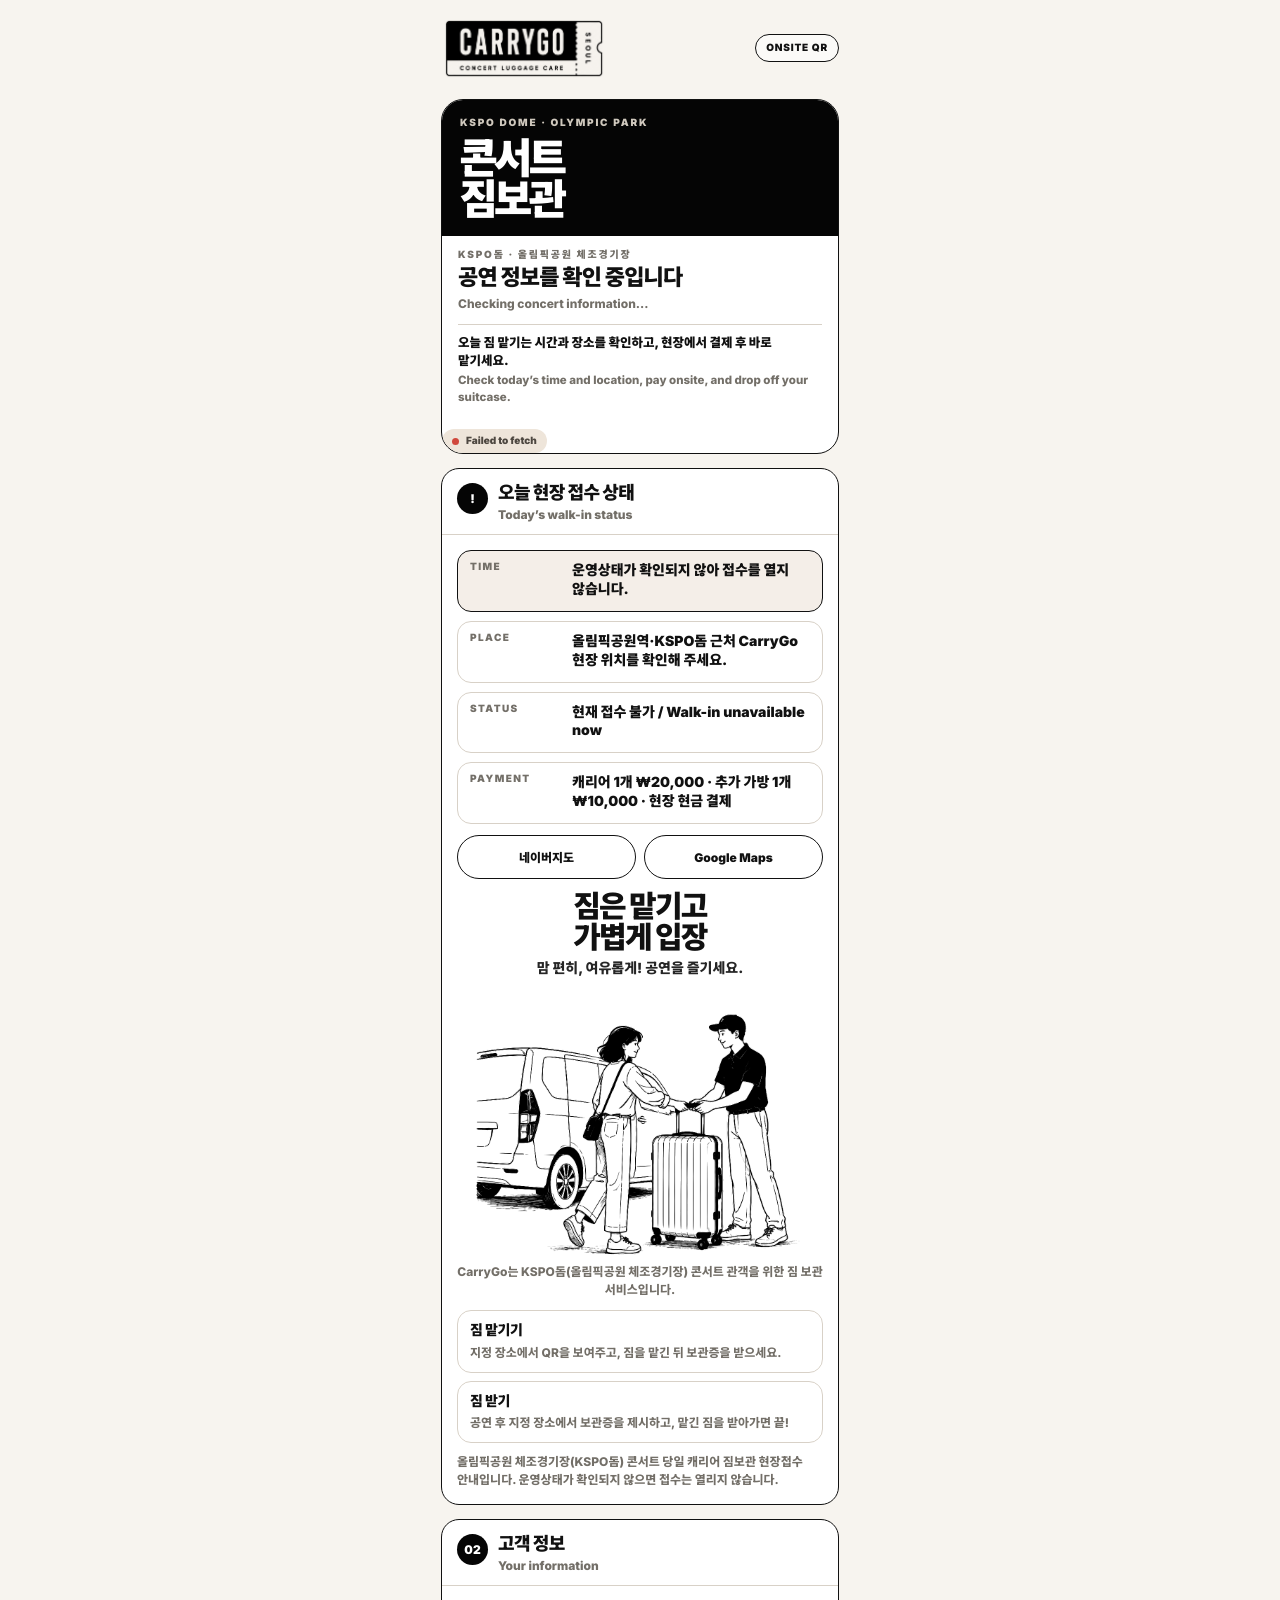
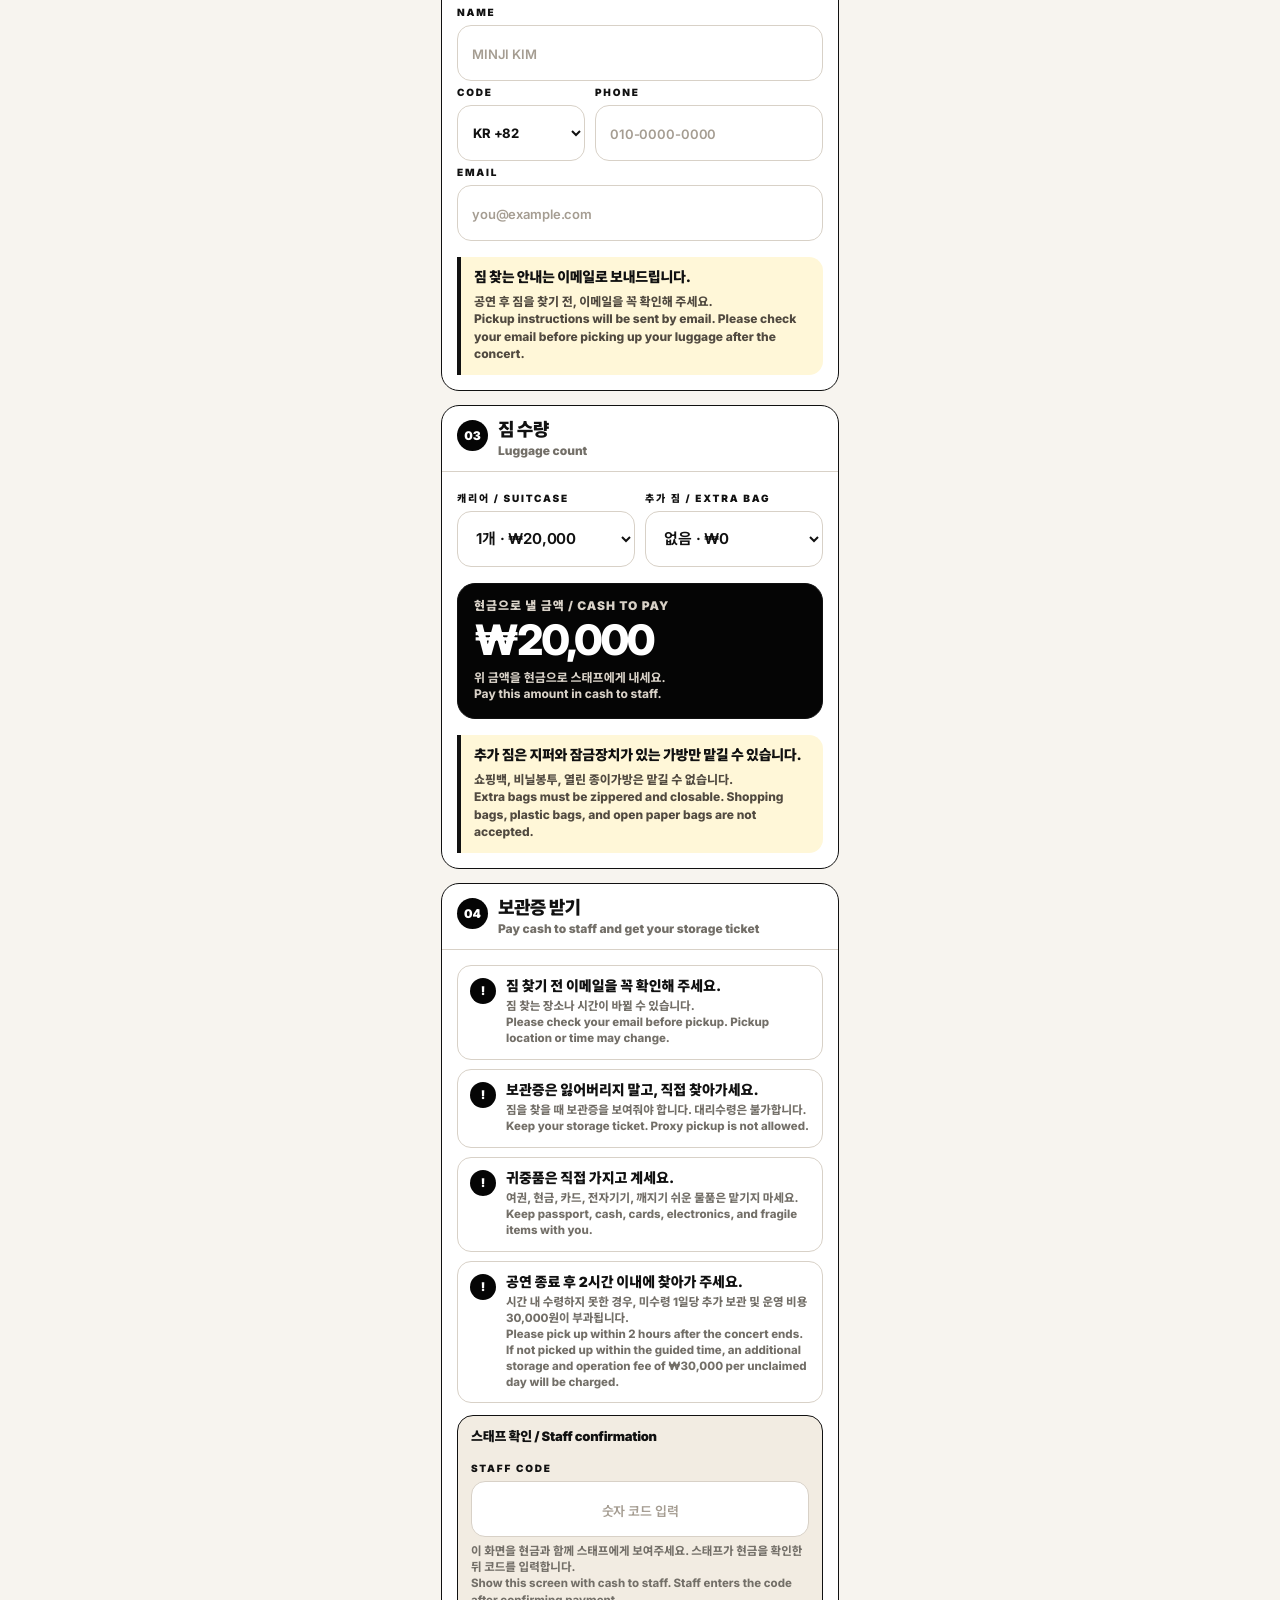
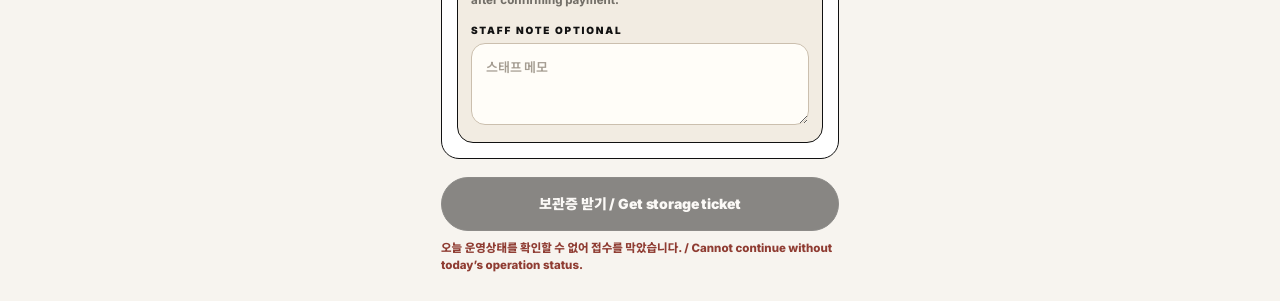
==== commit ec1a2457: "Refine walk-in first screen with time-first onsite guidance" ====
--- a/walkin/index.html
+++ b/walkin/index.html
@@ -31,7 +31,7 @@
 <link rel="stylesheet" href="css/tokens.css">
 <style>
 @font-face{font-family:'Wanted Sans Variable';src:url('assets/fonts/WantedSansVariable.woff2') format('woff2-variations');font-weight:400 1000;font-style:normal;font-display:swap}
-*{box-sizing:border-box;min-width:0}html{width:100%;max-width:100%;background:var(--cg-warm-paper);scroll-behavior:smooth;overflow-x:hidden;overscroll-behavior-x:none}body{width:100%;max-width:100%;margin:0;background:var(--cg-warm-paper);color:var(--cg-ink);font-family:var(--font-sans);-webkit-font-smoothing:antialiased;text-rendering:geometricPrecision;overflow-x:hidden;overscroll-behavior-x:none;touch-action:pan-y}button,input,select,textarea{font:inherit}.page{position:relative;width:100%;max-width:430px;min-height:100svh;margin:0 auto;padding:16px 16px calc(28px + env(safe-area-inset-bottom));background:var(--cg-warm-paper);overflow-x:hidden}.topbar{display:flex;align-items:center;justify-content:space-between;gap:12px;margin:0 0 18px}.logo{width:166px;height:auto;display:block;mix-blend-mode:multiply}.mode-pill{border:1.4px solid var(--cg-ink);border-radius:999px;background:rgba(255,255,255,.58);padding:8px 10px;font-size:10px;line-height:1;font-weight:950;letter-spacing:.08em;text-transform:uppercase;white-space:nowrap}.hero{position:relative;border:1.8px solid var(--cg-ink);border-radius:22px;background:#fff;overflow:hidden;margin-bottom:14px}.walkin-ticket{background:#fff}.walkin-concert{padding:14px 16px 15px;background:#fff}.cash-line{margin-top:12px;padding-top:10px;border-top:1px solid var(--cg-line);font-size:12.5px;line-height:1.42;font-weight:900;color:var(--cg-ink);word-break:keep-all}.cash-line span{display:block;margin-top:2px;color:var(--cg-muted);font-size:11.5px;font-weight:800}.hero-head{background:var(--cg-black);color:#fff;padding:18px 18px 16px}.kicker{font-size:10px;line-height:1;letter-spacing:.18em;font-weight:950;text-transform:uppercase;color:#cfc8bd}.hero h1{margin:10px 0 0;font-family:'Wanted Sans Variable',var(--font-sans);font-size:43px;line-height:.96;letter-spacing:-.06em;font-weight:950}.hero-body{padding:15px 17px 17px}.hero-copy{margin:0;font-size:15px;line-height:1.58;font-weight:850;letter-spacing:-.025em;color:var(--cg-charcoal);word-break:keep-all}.cash-alert{margin-top:14px;border:1.6px solid var(--cg-ink);border-radius:16px;background:#fff7d8;padding:13px 13px 12px}.cash-alert strong{display:block;font-size:16px;line-height:1.28;font-weight:950;letter-spacing:-.025em}.cash-alert span{display:block;margin-top:5px;font-size:12px;line-height:1.42;font-weight:800;color:#514a40;overflow-wrap:anywhere}.standalone-alert{margin:0 0 14px}.section{border:1.6px solid var(--cg-ink);border-radius:18px;background:#fff;overflow:hidden;margin:14px 0}.section-head{display:grid;grid-template-columns:31px 1fr;gap:10px;align-items:start;padding:14px 15px 12px;border-bottom:1px solid var(--cg-line)}.num{width:31px;height:31px;border-radius:999px;background:var(--cg-black);color:#fff;display:grid;place-items:center;font-size:12px;font-weight:950}.section-title{margin:0;font-size:18px;line-height:1.2;font-weight:950;letter-spacing:-.035em}.section-title small{display:block;margin-top:2px;font-size:12px;line-height:1.28;font-weight:850;letter-spacing:0;color:var(--cg-muted);word-break:keep-all}.section-body{padding:15px}.label{display:block;margin:7px 0 7px;font-size:10px;line-height:1;letter-spacing:.18em;text-transform:uppercase;font-weight:950;color:var(--cg-ink)}.help{margin:6px 0 0;color:var(--cg-muted);font-size:11.5px;line-height:1.42;font-weight:750;word-break:keep-all}.field-row{display:grid;grid-template-columns:1fr 1fr;gap:10px}.field-card{min-height:auto;display:flex;flex-direction:column;justify-content:flex-start}.phone-row{display:grid;grid-template-columns:128px 1fr;gap:10px}.phone-row select{font-size:13px;font-weight:750;padding-left:11px;padding-right:8px}input,select,textarea{width:100%;max-width:100%;height:56px;border:1.35px solid var(--cg-line);border-radius:14px;background:#fff;color:var(--cg-ink);padding:14px 14px;font-size:15px;line-height:1.2;font-weight:650;outline:none;letter-spacing:-.01em}textarea{height:82px;min-height:82px;resize:vertical;line-height:1.4}input::placeholder,textarea::placeholder{color:#a59d92;font-size:13px;font-weight:600;letter-spacing:-.01em}input:focus,select:focus,textarea:focus{border-color:var(--cg-ink);box-shadow:0 0 0 3px rgba(17,17,17,.08)}select:disabled,input:disabled,button:disabled{opacity:.46}.concert-context{margin:0 0 14px}.concert-ticket{position:relative;border:1.6px solid var(--cg-ink);border-radius:15px;background:var(--cg-warm-paper);overflow:hidden}.concert-ticket:before{content:"";position:absolute;top:0;bottom:0;right:58px;border-left:1.5px dashed var(--cg-ink)}.concert-main{padding:14px 74px 14px 14px}.concert-label{font-size:10px;line-height:1;letter-spacing:.18em;text-transform:uppercase;font-weight:950;color:var(--cg-muted)}.concert-name{margin-top:7px;font-size:22px;line-height:1.06;font-weight:950;letter-spacing:-.035em}.concert-meta{margin-top:5px;font-size:12px;line-height:1.35;font-weight:800;color:var(--cg-muted)}.concert-stub{position:absolute;right:0;top:0;bottom:0;width:58px;background:#fff;display:grid;place-items:center}.stub-text{writing-mode:vertical-rl;text-orientation:mixed;font-size:10px;font-weight:950;letter-spacing:.2em;color:var(--cg-ink)}.rule{border-left:4px solid var(--cg-ink);background:#fff7d8;border-radius:0 14px 14px 0;padding:12px 13px;margin-top:16px}.rule strong{display:block;font-size:14px;line-height:1.35;font-weight:950;letter-spacing:-.02em}.rule p{margin:5px 0 0;color:#514a40;font-size:12px;line-height:1.45;font-weight:800;word-break:keep-all}.amount-box{margin:16px 0 16px;border-radius:18px;background:var(--cg-black);border:1.7px solid var(--cg-ink);color:#fff;padding:16px 16px 15px}.amount-label{font-size:12px;line-height:1;font-weight:950;color:#d8d1c7;letter-spacing:.08em;text-transform:uppercase}.amount{margin-top:8px;font-size:42px;line-height:1;font-weight:850;letter-spacing:-.045em}.amount-sub{margin-top:8px;font-size:12px;line-height:1.4;color:#d8d1c7;font-weight:750}.cash-panel{border:1.5px solid var(--cg-line);border-radius:15px;background:#fbf7f0;padding:13px}.cash-panel strong{display:block;font-size:15px;line-height:1.35;font-weight:950}.onsite-notice{display:grid;gap:9px}.notice-item{display:grid;grid-template-columns:26px 1fr;gap:10px;align-items:start;border:1.35px solid var(--cg-line);border-radius:14px;padding:12px;background:#fff}.notice-icon{width:26px;height:26px;border-radius:999px;background:var(--cg-black);color:#fff;display:grid;place-items:center;font-size:12px;font-weight:950}.notice-item strong{display:block;font-size:14px;line-height:1.32;font-weight:950;word-break:keep-all}.notice-item span{display:block;margin-top:3px;color:var(--cg-muted);font-size:11.5px;line-height:1.38;font-weight:780;word-break:keep-all}.staff-module{margin-top:12px;border:1.8px solid var(--cg-ink);border-radius:16px;background:#f2ece2;padding:13px;display:grid;gap:11px}.staff-module input{font-size:20px;letter-spacing:.12em;text-align:center;font-weight:800;background:#fff}.staff-module textarea{background:#fffdf8;border-color:#cbbfae}.staff-module .module-title{font-size:13px;line-height:1.25;font-weight:950;letter-spacing:-.02em}.result{display:none;border:1.8px solid var(--cg-ink);background:#fff;border-radius:18px;padding:16px;margin-top:14px}.result h2{margin:0 0 10px;font-size:23px;line-height:1.15;font-weight:950;letter-spacing:-.04em}.tag{margin:11px 0;padding:14px;border-radius:16px;background:var(--cg-black);color:#fff;text-align:center}.tag-label{font-size:11px;line-height:1;font-weight:950;color:#d8d1c7;letter-spacing:.12em}.tag-number{margin-top:7px;font-size:48px;line-height:1;font-weight:950;letter-spacing:-.04em}.tag-chips{display:grid;grid-template-columns:repeat(auto-fit,minmax(74px,1fr));gap:8px;margin-top:11px}.tag-chip{display:grid;place-items:center;min-height:58px;border:1.4px solid rgba(255,255,255,.38);border-radius:14px;background:#fff;color:var(--cg-black);font-size:30px;line-height:1;font-weight:950;letter-spacing:-.04em}.count-summary{display:grid;grid-template-columns:1fr 1fr;gap:8px;margin:10px 0}.count-pill{border:1.3px solid var(--cg-line);border-radius:14px;background:#fff;padding:10px 11px}.count-pill b{display:block;font-size:10px;line-height:1;letter-spacing:.13em;text-transform:uppercase;color:var(--cg-muted);font-weight:950}.count-pill span{display:block;margin-top:6px;font-size:20px;line-height:1;font-weight:950;color:var(--cg-ink)}.result-grid{display:grid;grid-template-columns:1fr 1fr;gap:8px;margin-top:10px}.kv{border:1px solid var(--cg-line);border-radius:12px;padding:9px;background:#fff}.kv b{display:block;font-size:9px;line-height:1;letter-spacing:.12em;text-transform:uppercase;color:var(--cg-muted);font-weight:950}.kv span{display:block;margin-top:5px;font-size:14px;font-weight:900;overflow-wrap:anywhere}.msg{font-size:11.5px;color:var(--cg-muted);font-weight:800;line-height:1.45;margin:9px 0 0;word-break:keep-all}.danger{color:var(--cg-muted-red)!important}.hidden{display:none!important}.status-pill{display:inline-flex;align-items:center;gap:7px;border-radius:999px;background:#eee5da;padding:7px 10px;font-size:10px;line-height:1;font-weight:950;color:#4d4740}.status-dot{width:7px;height:7px;border-radius:99px;background:#888}.status-pill.ok .status-dot{background:#13a050}.status-pill.bad .status-dot{background:#d0473b}.sticky-submit{position:static;width:100%;padding:4px 0 0;margin:14px 0 0;background:transparent;border-top:0;z-index:auto}.btn{width:100%;min-height:54px;border:1.7px solid var(--cg-ink);border-radius:999px;background:var(--cg-black);color:#fff;padding:15px 14px;font-size:14px;line-height:1;font-weight:950;letter-spacing:-.01em;text-align:center;box-shadow:none}.btn:active{transform:translateY(1px)}.confirm-modal{position:fixed;inset:0;z-index:50;display:grid;place-items:end center;padding:16px;background:rgba(17,17,17,.42);backdrop-filter:blur(5px)}.confirm-card{width:100%;max-width:398px;border:1.8px solid var(--cg-ink);border-radius:24px;background:var(--cg-warm-paper);box-shadow:0 18px 50px rgba(0,0,0,.22);overflow:hidden}.confirm-head{background:var(--cg-black);color:#fff;padding:18px 18px 16px}.confirm-kicker{font-size:10px;line-height:1;letter-spacing:.18em;text-transform:uppercase;font-weight:950;color:#cfc8bd}.confirm-title{margin:9px 0 0;font-size:25px;line-height:1.15;font-weight:950;letter-spacing:-.045em}.confirm-body{padding:16px 16px 17px}.confirm-summary{display:grid;gap:8px;margin:0 0 14px}.confirm-row{display:flex;justify-content:space-between;gap:12px;border-bottom:1px solid var(--cg-line);padding:0 0 8px;font-size:14px;line-height:1.3}.confirm-row:last-child{border-bottom:0;padding-bottom:0}.confirm-row b{font-size:10px;line-height:1;letter-spacing:.14em;text-transform:uppercase;color:var(--cg-muted);font-weight:950}.confirm-row span{text-align:right;font-weight:900;color:var(--cg-ink);overflow-wrap:anywhere}.confirm-amount{margin:12px 0 13px;border-radius:18px;background:var(--cg-black);color:#fff;padding:14px 15px}.confirm-amount-label{font-size:11px;line-height:1;font-weight:950;color:#d8d1c7;letter-spacing:.08em;text-transform:uppercase}.confirm-amount-value{margin-top:6px;font-size:35px;line-height:1;font-weight:900;letter-spacing:-.045em}.confirm-note{margin:0;color:var(--cg-muted);font-size:12px;line-height:1.45;font-weight:800;word-break:keep-all}.confirm-actions{display:grid;grid-template-columns:1fr 1.35fr;gap:9px;margin-top:15px}.confirm-btn{min-height:50px;border:1.6px solid var(--cg-ink);border-radius:999px;font-size:14px;line-height:1;font-weight:950;background:#fff;color:var(--cg-ink)}.confirm-btn.primary{background:var(--cg-black);color:#fff}.confirm-modal.hidden{display:none}.status-board{display:grid;gap:9px}.status-line{display:grid;grid-template-columns:92px 1fr;gap:10px;align-items:start;border:1.35px solid var(--cg-line);border-radius:14px;background:#fff;padding:11px 12px}.status-line b{font-size:10px;line-height:1;letter-spacing:.14em;text-transform:uppercase;color:var(--cg-muted);font-weight:950}.status-line span{font-size:14px;line-height:1.35;font-weight:900;word-break:keep-all}.status-line.primary{background:#fff7d8;border-color:var(--cg-ink)}.status-line.closed{background:#f4eee8}.map-actions{display:grid;grid-template-columns:1fr 1fr;gap:8px;margin-top:11px}.map-link{display:grid;place-items:center;min-height:44px;border:1.5px solid var(--cg-ink);border-radius:999px;background:#fff;font-size:12px;font-weight:950;color:var(--cg-ink);text-decoration:none}.seo-copy{margin:10px 0 0;font-size:12px;line-height:1.5;font-weight:800;color:var(--cg-muted);word-break:keep-all}@media(max-width:380px){.page{padding-left:14px;padding-right:14px}.logo{width:150px}.hero h1{font-size:38px}.field-row{grid-template-columns:1fr}.phone-row{grid-template-columns:118px 1fr}.amount{font-size:32px}.tag-number{font-size:40px}.section-body{padding:14px}.btn{font-size:13px}.concert-main{padding-right:66px}.concert-ticket:before{right:52px}.concert-stub{width:52px}}
+*{box-sizing:border-box;min-width:0}html{width:100%;max-width:100%;background:var(--cg-warm-paper);scroll-behavior:smooth;overflow-x:hidden;overscroll-behavior-x:none}body{width:100%;max-width:100%;margin:0;background:var(--cg-warm-paper);color:var(--cg-ink);font-family:var(--font-sans);-webkit-font-smoothing:antialiased;text-rendering:geometricPrecision;overflow-x:hidden;overscroll-behavior-x:none;touch-action:pan-y}button,input,select,textarea{font:inherit}.page{position:relative;width:100%;max-width:430px;min-height:100svh;margin:0 auto;padding:16px 16px calc(28px + env(safe-area-inset-bottom));background:var(--cg-warm-paper);overflow-x:hidden}.topbar{display:flex;align-items:center;justify-content:space-between;gap:12px;margin:0 0 18px}.logo{width:166px;height:auto;display:block;mix-blend-mode:multiply}.mode-pill{border:1.4px solid var(--cg-ink);border-radius:999px;background:rgba(255,255,255,.58);padding:8px 10px;font-size:10px;line-height:1;font-weight:950;letter-spacing:.08em;text-transform:uppercase;white-space:nowrap}.hero{position:relative;border:1.8px solid var(--cg-ink);border-radius:22px;background:#fff;overflow:hidden;margin-bottom:14px}.walkin-ticket{background:#fff}.walkin-concert{padding:14px 16px 15px;background:#fff}.cash-line{margin-top:12px;padding-top:10px;border-top:1px solid var(--cg-line);font-size:12.5px;line-height:1.42;font-weight:900;color:var(--cg-ink);word-break:keep-all}.cash-line span{display:block;margin-top:2px;color:var(--cg-muted);font-size:11.5px;font-weight:800}.hero-head{background:var(--cg-black);color:#fff;padding:18px 18px 16px}.kicker{font-size:10px;line-height:1;letter-spacing:.18em;font-weight:950;text-transform:uppercase;color:#cfc8bd}.hero h1{margin:10px 0 0;font-family:'Wanted Sans Variable',var(--font-sans);font-size:43px;line-height:.96;letter-spacing:-.06em;font-weight:950}.hero-body{padding:15px 17px 17px}.hero-copy{margin:0;font-size:15px;line-height:1.58;font-weight:850;letter-spacing:-.025em;color:var(--cg-charcoal);word-break:keep-all}.cash-alert{margin-top:14px;border:1.6px solid var(--cg-ink);border-radius:16px;background:#fff7d8;padding:13px 13px 12px}.cash-alert strong{display:block;font-size:16px;line-height:1.28;font-weight:950;letter-spacing:-.025em}.cash-alert span{display:block;margin-top:5px;font-size:12px;line-height:1.42;font-weight:800;color:#514a40;overflow-wrap:anywhere}.standalone-alert{margin:0 0 14px}.section{border:1.6px solid var(--cg-ink);border-radius:18px;background:#fff;overflow:hidden;margin:14px 0}.section-head{display:grid;grid-template-columns:31px 1fr;gap:10px;align-items:start;padding:14px 15px 12px;border-bottom:1px solid var(--cg-line)}.num{width:31px;height:31px;border-radius:999px;background:var(--cg-black);color:#fff;display:grid;place-items:center;font-size:12px;font-weight:950}.section-title{margin:0;font-size:18px;line-height:1.2;font-weight:950;letter-spacing:-.035em}.section-title small{display:block;margin-top:2px;font-size:12px;line-height:1.28;font-weight:850;letter-spacing:0;color:var(--cg-muted);word-break:keep-all}.section-body{padding:15px}.label{display:block;margin:7px 0 7px;font-size:10px;line-height:1;letter-spacing:.18em;text-transform:uppercase;font-weight:950;color:var(--cg-ink)}.help{margin:6px 0 0;color:var(--cg-muted);font-size:11.5px;line-height:1.42;font-weight:750;word-break:keep-all}.field-row{display:grid;grid-template-columns:1fr 1fr;gap:10px}.field-card{min-height:auto;display:flex;flex-direction:column;justify-content:flex-start}.phone-row{display:grid;grid-template-columns:128px 1fr;gap:10px}.phone-row select{font-size:13px;font-weight:750;padding-left:11px;padding-right:8px}input,select,textarea{width:100%;max-width:100%;height:56px;border:1.35px solid var(--cg-line);border-radius:14px;background:#fff;color:var(--cg-ink);padding:14px 14px;font-size:15px;line-height:1.2;font-weight:650;outline:none;letter-spacing:-.01em}textarea{height:82px;min-height:82px;resize:vertical;line-height:1.4}input::placeholder,textarea::placeholder{color:#a59d92;font-size:13px;font-weight:600;letter-spacing:-.01em}input:focus,select:focus,textarea:focus{border-color:var(--cg-ink);box-shadow:0 0 0 3px rgba(17,17,17,.08)}select:disabled,input:disabled,button:disabled{opacity:.46}.concert-context{margin:0 0 14px}.concert-ticket{position:relative;border:1.6px solid var(--cg-ink);border-radius:15px;background:var(--cg-warm-paper);overflow:hidden}.concert-ticket:before{content:"";position:absolute;top:0;bottom:0;right:58px;border-left:1.5px dashed var(--cg-ink)}.concert-main{padding:14px 74px 14px 14px}.concert-label{font-size:10px;line-height:1;letter-spacing:.18em;text-transform:uppercase;font-weight:950;color:var(--cg-muted)}.concert-name{margin-top:7px;font-size:22px;line-height:1.06;font-weight:950;letter-spacing:-.035em}.concert-meta{margin-top:5px;font-size:12px;line-height:1.35;font-weight:800;color:var(--cg-muted)}.concert-stub{position:absolute;right:0;top:0;bottom:0;width:58px;background:#fff;display:grid;place-items:center}.stub-text{writing-mode:vertical-rl;text-orientation:mixed;font-size:10px;font-weight:950;letter-spacing:.2em;color:var(--cg-ink)}.rule{border-left:4px solid var(--cg-ink);background:#fff7d8;border-radius:0 14px 14px 0;padding:12px 13px;margin-top:16px}.rule strong{display:block;font-size:14px;line-height:1.35;font-weight:950;letter-spacing:-.02em}.rule p{margin:5px 0 0;color:#514a40;font-size:12px;line-height:1.45;font-weight:800;word-break:keep-all}.amount-box{margin:16px 0 16px;border-radius:18px;background:var(--cg-black);border:1.7px solid var(--cg-ink);color:#fff;padding:16px 16px 15px}.amount-label{font-size:12px;line-height:1;font-weight:950;color:#d8d1c7;letter-spacing:.08em;text-transform:uppercase}.amount{margin-top:8px;font-size:42px;line-height:1;font-weight:850;letter-spacing:-.045em}.amount-sub{margin-top:8px;font-size:12px;line-height:1.4;color:#d8d1c7;font-weight:750}.cash-panel{border:1.5px solid var(--cg-line);border-radius:15px;background:#fbf7f0;padding:13px}.cash-panel strong{display:block;font-size:15px;line-height:1.35;font-weight:950}.onsite-notice{display:grid;gap:9px}.notice-item{display:grid;grid-template-columns:26px 1fr;gap:10px;align-items:start;border:1.35px solid var(--cg-line);border-radius:14px;padding:12px;background:#fff}.notice-icon{width:26px;height:26px;border-radius:999px;background:var(--cg-black);color:#fff;display:grid;place-items:center;font-size:12px;font-weight:950}.notice-item strong{display:block;font-size:14px;line-height:1.32;font-weight:950;word-break:keep-all}.notice-item span{display:block;margin-top:3px;color:var(--cg-muted);font-size:11.5px;line-height:1.38;font-weight:780;word-break:keep-all}.staff-module{margin-top:12px;border:1.8px solid var(--cg-ink);border-radius:16px;background:#f2ece2;padding:13px;display:grid;gap:11px}.staff-module input{font-size:20px;letter-spacing:.12em;text-align:center;font-weight:800;background:#fff}.staff-module textarea{background:#fffdf8;border-color:#cbbfae}.staff-module .module-title{font-size:13px;line-height:1.25;font-weight:950;letter-spacing:-.02em}.result{display:none;border:1.8px solid var(--cg-ink);background:#fff;border-radius:18px;padding:16px;margin-top:14px}.result h2{margin:0 0 10px;font-size:23px;line-height:1.15;font-weight:950;letter-spacing:-.04em}.tag{margin:11px 0;padding:14px;border-radius:16px;background:var(--cg-black);color:#fff;text-align:center}.tag-label{font-size:11px;line-height:1;font-weight:950;color:#d8d1c7;letter-spacing:.12em}.tag-number{margin-top:7px;font-size:48px;line-height:1;font-weight:950;letter-spacing:-.04em}.tag-chips{display:grid;grid-template-columns:repeat(auto-fit,minmax(74px,1fr));gap:8px;margin-top:11px}.tag-chip{display:grid;place-items:center;min-height:58px;border:1.4px solid rgba(255,255,255,.38);border-radius:14px;background:#fff;color:var(--cg-black);font-size:30px;line-height:1;font-weight:950;letter-spacing:-.04em}.count-summary{display:grid;grid-template-columns:1fr 1fr;gap:8px;margin:10px 0}.count-pill{border:1.3px solid var(--cg-line);border-radius:14px;background:#fff;padding:10px 11px}.count-pill b{display:block;font-size:10px;line-height:1;letter-spacing:.13em;text-transform:uppercase;color:var(--cg-muted);font-weight:950}.count-pill span{display:block;margin-top:6px;font-size:20px;line-height:1;font-weight:950;color:var(--cg-ink)}.result-grid{display:grid;grid-template-columns:1fr 1fr;gap:8px;margin-top:10px}.kv{border:1px solid var(--cg-line);border-radius:12px;padding:9px;background:#fff}.kv b{display:block;font-size:9px;line-height:1;letter-spacing:.12em;text-transform:uppercase;color:var(--cg-muted);font-weight:950}.kv span{display:block;margin-top:5px;font-size:14px;font-weight:900;overflow-wrap:anywhere}.msg{font-size:11.5px;color:var(--cg-muted);font-weight:800;line-height:1.45;margin:9px 0 0;word-break:keep-all}.danger{color:var(--cg-muted-red)!important}.hidden{display:none!important}.status-pill{display:inline-flex;align-items:center;gap:7px;border-radius:999px;background:#eee5da;padding:7px 10px;font-size:10px;line-height:1;font-weight:950;color:#4d4740}.status-dot{width:7px;height:7px;border-radius:99px;background:#888}.status-pill.ok .status-dot{background:#13a050}.status-pill.bad .status-dot{background:#d0473b}.sticky-submit{position:static;width:100%;padding:4px 0 0;margin:14px 0 0;background:transparent;border-top:0;z-index:auto}.btn{width:100%;min-height:54px;border:1.7px solid var(--cg-ink);border-radius:999px;background:var(--cg-black);color:#fff;padding:15px 14px;font-size:14px;line-height:1;font-weight:950;letter-spacing:-.01em;text-align:center;box-shadow:none}.btn:active{transform:translateY(1px)}.confirm-modal{position:fixed;inset:0;z-index:50;display:grid;place-items:end center;padding:16px;background:rgba(17,17,17,.42);backdrop-filter:blur(5px)}.confirm-card{width:100%;max-width:398px;border:1.8px solid var(--cg-ink);border-radius:24px;background:var(--cg-warm-paper);box-shadow:0 18px 50px rgba(0,0,0,.22);overflow:hidden}.confirm-head{background:var(--cg-black);color:#fff;padding:18px 18px 16px}.confirm-kicker{font-size:10px;line-height:1;letter-spacing:.18em;text-transform:uppercase;font-weight:950;color:#cfc8bd}.confirm-title{margin:9px 0 0;font-size:25px;line-height:1.15;font-weight:950;letter-spacing:-.045em}.confirm-body{padding:16px 16px 17px}.confirm-summary{display:grid;gap:8px;margin:0 0 14px}.confirm-row{display:flex;justify-content:space-between;gap:12px;border-bottom:1px solid var(--cg-line);padding:0 0 8px;font-size:14px;line-height:1.3}.confirm-row:last-child{border-bottom:0;padding-bottom:0}.confirm-row b{font-size:10px;line-height:1;letter-spacing:.14em;text-transform:uppercase;color:var(--cg-muted);font-weight:950}.confirm-row span{text-align:right;font-weight:900;color:var(--cg-ink);overflow-wrap:anywhere}.confirm-amount{margin:12px 0 13px;border-radius:18px;background:var(--cg-black);color:#fff;padding:14px 15px}.confirm-amount-label{font-size:11px;line-height:1;font-weight:950;color:#d8d1c7;letter-spacing:.08em;text-transform:uppercase}.confirm-amount-value{margin-top:6px;font-size:35px;line-height:1;font-weight:900;letter-spacing:-.045em}.confirm-note{margin:0;color:var(--cg-muted);font-size:12px;line-height:1.45;font-weight:800;word-break:keep-all}.confirm-actions{display:grid;grid-template-columns:1fr 1.35fr;gap:9px;margin-top:15px}.confirm-btn{min-height:50px;border:1.6px solid var(--cg-ink);border-radius:999px;font-size:14px;line-height:1;font-weight:950;background:#fff;color:var(--cg-ink)}.confirm-btn.primary{background:var(--cg-black);color:#fff}.confirm-modal.hidden{display:none}.walkin-visual{margin:13px -8px 2px;text-align:center}.walkin-visual-title{margin:0 0 4px;font-size:30px;line-height:1.04;letter-spacing:-.055em;font-weight:950;color:var(--cg-ink);word-break:keep-all}.walkin-visual-copy{margin:0 0 2px;font-size:14px;line-height:1.45;font-weight:850;color:var(--cg-charcoal);word-break:keep-all}.walkin-visual img{display:block;width:94%;height:auto;margin:0 auto;filter:contrast(1.12);mix-blend-mode:multiply}.walkin-caption{margin:2px 4px 0;font-size:12px;line-height:1.45;font-weight:800;color:var(--cg-muted);word-break:keep-all}.trust-steps{display:grid;gap:8px;margin-top:12px}.trust-step{border:1.35px solid var(--cg-line);border-radius:14px;background:#fff;padding:11px 12px}.trust-step strong{display:block;font-size:14px;line-height:1.25;font-weight:950;letter-spacing:-.025em}.trust-step span{display:block;margin-top:4px;font-size:12px;line-height:1.42;font-weight:780;color:var(--cg-muted);word-break:keep-all}.status-board{display:grid;gap:9px}.status-line{display:grid;grid-template-columns:92px 1fr;gap:10px;align-items:start;border:1.35px solid var(--cg-line);border-radius:14px;background:#fff;padding:11px 12px}.status-line b{font-size:10px;line-height:1;letter-spacing:.14em;text-transform:uppercase;color:var(--cg-muted);font-weight:950}.status-line span{font-size:14px;line-height:1.35;font-weight:900;word-break:keep-all}.status-line.primary{background:#fff7d8;border-color:var(--cg-ink)}.status-line.closed{background:#f4eee8}.map-actions{display:grid;grid-template-columns:1fr 1fr;gap:8px;margin-top:11px}.map-link{display:grid;place-items:center;min-height:44px;border:1.5px solid var(--cg-ink);border-radius:999px;background:#fff;font-size:12px;font-weight:950;color:var(--cg-ink);text-decoration:none}.seo-copy{margin:10px 0 0;font-size:12px;line-height:1.5;font-weight:800;color:var(--cg-muted);word-break:keep-all}@media(max-width:380px){.page{padding-left:14px;padding-right:14px}.logo{width:150px}.hero h1{font-size:38px}.field-row{grid-template-columns:1fr}.phone-row{grid-template-columns:118px 1fr}.amount{font-size:32px}.tag-number{font-size:40px}.section-body{padding:14px}.btn{font-size:13px}.concert-main{padding-right:66px}.concert-ticket:before{right:52px}.concert-stub{width:52px}}
 </style>
 </head>
 <body>
@@ -44,14 +44,14 @@
   <form id="walkinForm" autocomplete="on">
     <section class="hero walkin-ticket">
       <div class="hero-head">
-        <div class="kicker">Olympic Park luggage storage</div>
-        <h1>체조경기장<br>짐보관</h1>
+        <div class="kicker">KSPO DOME · Olympic Park</div>
+        <h1>콘서트<br>짐보관</h1>
       </div>
       <div class="walkin-concert">
-        <div class="concert-label">KSPO돔 · 올림픽공원 체조경기장 콘서트</div>
+        <div class="concert-label">KSPO돔 · 올림픽공원 체조경기장</div>
         <div class="concert-name" id="concertName">공연 정보를 확인 중입니다</div>
         <div class="concert-meta" id="concertMeta">Checking concert information...</div>
-        <div class="cash-line">QR로 오늘 운영상태와 위치를 확인하고, 현장에서 결제 후 바로 맡기세요. <span>Check today’s status and location, pay onsite, and drop off your suitcase.</span></div>
+        <div class="cash-line">오늘 짐 맡기는 시간과 장소를 확인하고, 현장에서 결제 후 바로 맡기세요. <span>Check today’s time and location, pay onsite, and drop off your suitcase.</span></div>
       </div>
       <input type="hidden" name="concert_id" id="concertId">
       <input type="hidden" name="concert_date_id" id="concertDateId">
@@ -63,14 +63,24 @@
       <div class="section-head"><div class="num">!</div><h2 class="section-title">오늘 현장 접수 상태<small>Today’s walk-in status</small></h2></div>
       <div class="section-body">
         <div class="status-board" aria-label="오늘 운영상태">
-          <div class="status-line primary closed"><b>Status</b><span id="operationStatus">오늘 운영 정보를 확인 중입니다. / Checking today’s walk-in status.</span></div>
-          <div class="status-line"><b>Time</b><span id="operationTime">공연 정보 확인 후 표시됩니다. / Shown after concert check.</span></div>
+          <div class="status-line primary closed"><b>Time</b><span id="operationTime">공연 정보 확인 후 표시됩니다. / Shown after concert check.</span></div>
           <div class="status-line"><b>Place</b><span id="operationLocation">올림픽공원역·KSPO돔 근처 CarryGo 현장 위치를 확인해 주세요.</span></div>
+          <div class="status-line"><b>Status</b><span id="operationStatus">오늘 운영 정보를 확인 중입니다. / Checking today’s walk-in status.</span></div>
           <div class="status-line"><b>Payment</b><span id="operationPayment">현장 현금 결제 / Cash onsite</span></div>
         </div>
         <div class="map-actions">
           <a class="map-link" href="https://naver.me/FbVz5NEZ" target="_blank" rel="noopener">네이버지도</a>
           <a class="map-link" href="https://www.google.com/maps/search/?api=1&query=37.5151,127.1289" target="_blank" rel="noopener">Google Maps</a>
+        </div>
+        <div class="walkin-visual" aria-label="CarryGo 서비스 이미지">
+          <p class="walkin-visual-title">짐은 맡기고<br>가볍게 입장</p>
+          <p class="walkin-visual-copy">맘 편히, 여유롭게! 공연을 즐기세요.</p>
+          <img src="assets/hero/carrygo-hero-service-scene-transparent.png" alt="공연장 앞에서 고객이 캐리어를 스태프에게 맡기는 장면" loading="eager" fetchpriority="high">
+          <p class="walkin-caption">CarryGo는 KSPO돔(올림픽공원 체조경기장) 콘서트 관객을 위한 짐 보관 서비스입니다.</p>
+        </div>
+        <div class="trust-steps" aria-label="이용 흐름">
+          <div class="trust-step"><strong>짐 맡기기</strong><span>지정 장소에서 QR을 보여주고, 짐을 맡긴 뒤 보관증을 받으세요.</span></div>
+          <div class="trust-step"><strong>짐 받기</strong><span>공연 후 지정 장소에서 보관증을 제시하고, 맡긴 짐을 받아가면 끝!</span></div>
         </div>
         <p class="seo-copy">올림픽공원 체조경기장(KSPO돔) 콘서트 당일 캐리어 짐보관 현장접수 안내입니다. 운영상태가 확인되지 않으면 접수는 열리지 않습니다.</p>
       </div>
@@ -190,7 +200,7 @@
 function updateSubmit(){submitBtn.disabled=!concertsReady||form.dataset.submitting==='1'||form.dataset.completed==='1'}
 function todayKst(){return new Intl.DateTimeFormat('en-CA',{timeZone:'Asia/Seoul',year:'numeric',month:'2-digit',day:'2-digit'}).format(new Date())}
 async function fetchJson(url,options={}){const controller=new AbortController();const timeout=setTimeout(()=>controller.abort(),18000);try{const r=await fetch(url,{cache:'no-store',...options,signal:controller.signal});return await r.json()}finally{clearTimeout(timeout)}}
-async function loadConcert(){concertsReady=false;updateSubmit();setLoadStatus(false,'공연 정보 확인 중');operationStatus.textContent='오늘 운영 정보를 확인 중입니다. / Checking today’s walk-in status.';try{let out=await fetchJson(`${API}?action=get_active_booking_data`);let concerts=out.ok&&Array.isArray(out.concerts)?out.concerts:[];if(!concerts.length){out=await fetchJson(`${API}?action=get_active_concerts`);concerts=out.ok&&Array.isArray(out.concerts)?out.concerts:[]}if(!concerts.length)throw new Error('현재 현장접수 가능한 공연이 없습니다.');const today=todayKst();let selectedConcert=null, selectedDate=null;for(const c of concerts){let dates=Array.isArray(c.concert_dates)?c.concert_dates:[];if(!dates.length){const cid=c.concert_id||c.id;const d=await fetchJson(`${API}?action=get_active_concert_dates&concert_id=${encodeURIComponent(cid)}`);dates=d.ok&&Array.isArray(d.concert_dates)?d.concert_dates:[]}const found=dates.find(d=>String(d.concert_date)===today);if(found){selectedConcert=c;selectedDate=found;break}}if(!selectedConcert||!selectedDate)throw new Error('오늘 현장접수 가능한 공연이 확인되지 않았습니다.');const c=selectedConcert;$('concertId').value=c.concert_id||c.id;concertDateId.value=selectedDate.concert_date_id;$('concertName').textContent=c.concert_title||c.title||'CarryGo';$('concertMeta').textContent=[c.venue||'KSPO돔·올림픽공원 체조경기장',c.city,selectedDate.concert_date].filter(Boolean).join(' · ');operationStatus.textContent='오늘 현장 접수 가능 / Walk-in available today';operationTime.textContent='현장 POP와 스태프 안내 기준으로 접수합니다. 마감 시 즉시 접수가 중단됩니다.';operationLocation.textContent='올림픽공원역·KSPO돔 근처 CarryGo 밴/스태프 위치를 지도 버튼으로 확인하세요.';concertsReady=true;setLoadStatus(true,'오늘 현장접수 가능');msg.classList.remove('danger');msg.textContent=''}catch(e){concertsReady=false;setLoadStatus(false,e.message||'공연 정보를 불러오지 못했습니다');operationStatus.textContent='현재 접수 불가 / Walk-in unavailable now';operationTime.textContent='운영상태가 확인되지 않아 접수를 열지 않습니다.';msg.textContent='오늘 운영상태를 확인할 수 없어 접수를 막았습니다. / Cannot continue without today’s operation status.';msg.classList.add('danger')}finally{updateSubmit()}}
+async function loadConcert(){concertsReady=false;updateSubmit();setLoadStatus(false,'공연 정보 확인 중');operationStatus.textContent='오늘 운영 정보를 확인 중입니다. / Checking today’s walk-in status.';$('operationPayment').textContent='캐리어 1개 ₩20,000 · 추가 가방 1개 ₩10,000 · 현장 현금 결제';try{let out=await fetchJson(`${API}?action=get_active_booking_data`);let concerts=out.ok&&Array.isArray(out.concerts)?out.concerts:[];if(!concerts.length){out=await fetchJson(`${API}?action=get_active_concerts`);concerts=out.ok&&Array.isArray(out.concerts)?out.concerts:[]}if(!concerts.length)throw new Error('현재 현장접수 가능한 공연이 없습니다.');const today=todayKst();let selectedConcert=null, selectedDate=null;for(const c of concerts){let dates=Array.isArray(c.concert_dates)?c.concert_dates:[];if(!dates.length){const cid=c.concert_id||c.id;const d=await fetchJson(`${API}?action=get_active_concert_dates&concert_id=${encodeURIComponent(cid)}`);dates=d.ok&&Array.isArray(d.concert_dates)?d.concert_dates:[]}const found=dates.find(d=>String(d.concert_date)===today);if(found){selectedConcert=c;selectedDate=found;break}}if(!selectedConcert||!selectedDate)throw new Error('오늘 현장접수 가능한 공연이 확인되지 않았습니다.');const c=selectedConcert;$('concertId').value=c.concert_id||c.id;concertDateId.value=selectedDate.concert_date_id;$('concertName').textContent=c.concert_title||c.title||'CarryGo';$('concertMeta').textContent=[c.venue||'KSPO돔·올림픽공원 체조경기장',c.city,selectedDate.concert_date].filter(Boolean).join(' · ');operationTime.textContent='오늘 현장 접수 시간은 현장 POP와 스태프 안내를 기준으로 확인해 주세요. 마감 시 즉시 접수가 중단됩니다.';operationLocation.textContent='올림픽공원역·KSPO돔 근처 CarryGo 밴/스태프 위치를 지도 버튼으로 확인하세요.';operationStatus.textContent='오늘 현장 접수 가능 / Walk-in available today';$('operationPayment').textContent='캐리어 1개 ₩20,000 · 추가 가방 1개 ₩10,000 · 현장 현금 결제';concertsReady=true;setLoadStatus(true,'오늘 현장접수 가능');msg.classList.remove('danger');msg.textContent=''}catch(e){concertsReady=false;setLoadStatus(false,e.message||'공연 정보를 불러오지 못했습니다');operationTime.textContent='운영상태가 확인되지 않아 접수를 열지 않습니다.';operationStatus.textContent='현재 접수 불가 / Walk-in unavailable now';msg.textContent='오늘 운영상태를 확인할 수 없어 접수를 막았습니다. / Cannot continue without today’s operation status.';msg.classList.add('danger')}finally{updateSubmit()}}
 suitcase.addEventListener('change',updateAmount);extra.addEventListener('change',updateAmount);
 function confirmStorageTicket(data,due){return new Promise(resolve=>{const modal=$('confirmModal');$('confirmName').textContent=data.customer_name||'-';$('confirmCount').textContent=`Suitcase ${data.expected_suitcase_count}, Extra ${data.expected_extra_bag_count}`;$('confirmAmount').textContent=money(due);const close=value=>{modal.classList.add('hidden');$('confirmOk').onclick=null;$('confirmCancel').onclick=null;resolve(value)};$('confirmCancel').onclick=()=>close(false);$('confirmOk').onclick=()=>close(true);modal.classList.remove('hidden');$('confirmOk').focus({preventScroll:true})})}
 form.addEventListener('submit',async e=>{e.preventDefault();if(!concertsReady)return;const btn=e.submitter;const result=$('result');const data=Object.fromEntries(new FormData(form).entries());const due=(+data.expected_suitcase_count||0)*20000+(+data.expected_extra_bag_count||0)*10000;data.action='create_walkin_reservation';data.paid_amount=due;if(document.activeElement&&document.activeElement.blur)document.activeElement.blur();const ok=await confirmStorageTicket(data,due);if(!ok)return;form.dataset.submitting='1';btn.disabled=true;msg.textContent='보관증 발급 중입니다. / Issuing storage ticket...';msg.classList.remove('danger');$('completeCard').classList.add('hidden');result.style.display='none';try{const out=await fetchJson(API,{method:'POST',headers:{'Content-Type':'text/plain;charset=utf-8'},body:JSON.stringify(data)});if(!out.ok)throw new Error(out.error||'save failed');const x=out.reservation;result.innerHTML=`<h2>보관증 번호가 발급되었습니다.<br><span class="en">Storage ticket number issued.</span></h2><div class="tag"><div class="tag-label">STORAGE TICKET / LUGGAGE TAG</div><div class="tag-chips">${tagHtml(x.luggage_tag_numbers)}</div></div><div class="count-summary"><div class="count-pill"><b>Suitcase</b><span>${esc(x.expected_suitcase_count)}개</span></div><div class="count-pill"><b>Extra bag</b><span>${esc(x.expected_extra_bag_count)}개</span></div></div><p class="msg">태그번호와 짐 수량을 확인하세요. 짐 찾는 장소가 달라질 수 있으니, 고객에게 이메일을 꼭 확인해 달라고 안내해 주세요.<br>Check the tag numbers and item count. Pickup location may change, so ask the customer to check email before pickup.</p><div class="result-grid"><div class="kv"><b>Reservation</b><span>${esc(x.reservation_id)}</span></div><div class="kv"><b>Amount</b><span>${esc(x.amount_display)}</span></div><div class="kv"><b>Name</b><span>${esc(x.customer_name)}</span></div><div class="kv"><b>Payment</b><span>CASH</span></div></div>`;if(x.email_sent===false){result.insertAdjacentHTML('beforeend',`<p class="msg danger">안내메일 발송을 확인하지 못했습니다. 이메일 주소를 확인하고 필요하면 수동 안내해 주세요.<br>Email was not confirmed. Check the email address and guide the customer manually if needed.</p>`)}else{result.insertAdjacentHTML('beforeend',`<p class="msg">고객 이메일로 현장접수 안내를 보냈습니다.<br>Walk-in guide email sent to the customer.</p>`)}$('completeCard').classList.remove('hidden');result.style.display='block';result.scrollIntoView({behavior:'smooth',block:'center'});form.dataset.completed='1';submitBtn.textContent='발급 완료 / Issued';msg.textContent='완료되었습니다. / Completed.';form.reset();$('countryCode').value='+82';updateAmount();await loadConcert()}catch(err){msg.textContent=err.message||String(err);msg.classList.add('danger')}finally{form.dataset.submitting='0';updateSubmit()}});
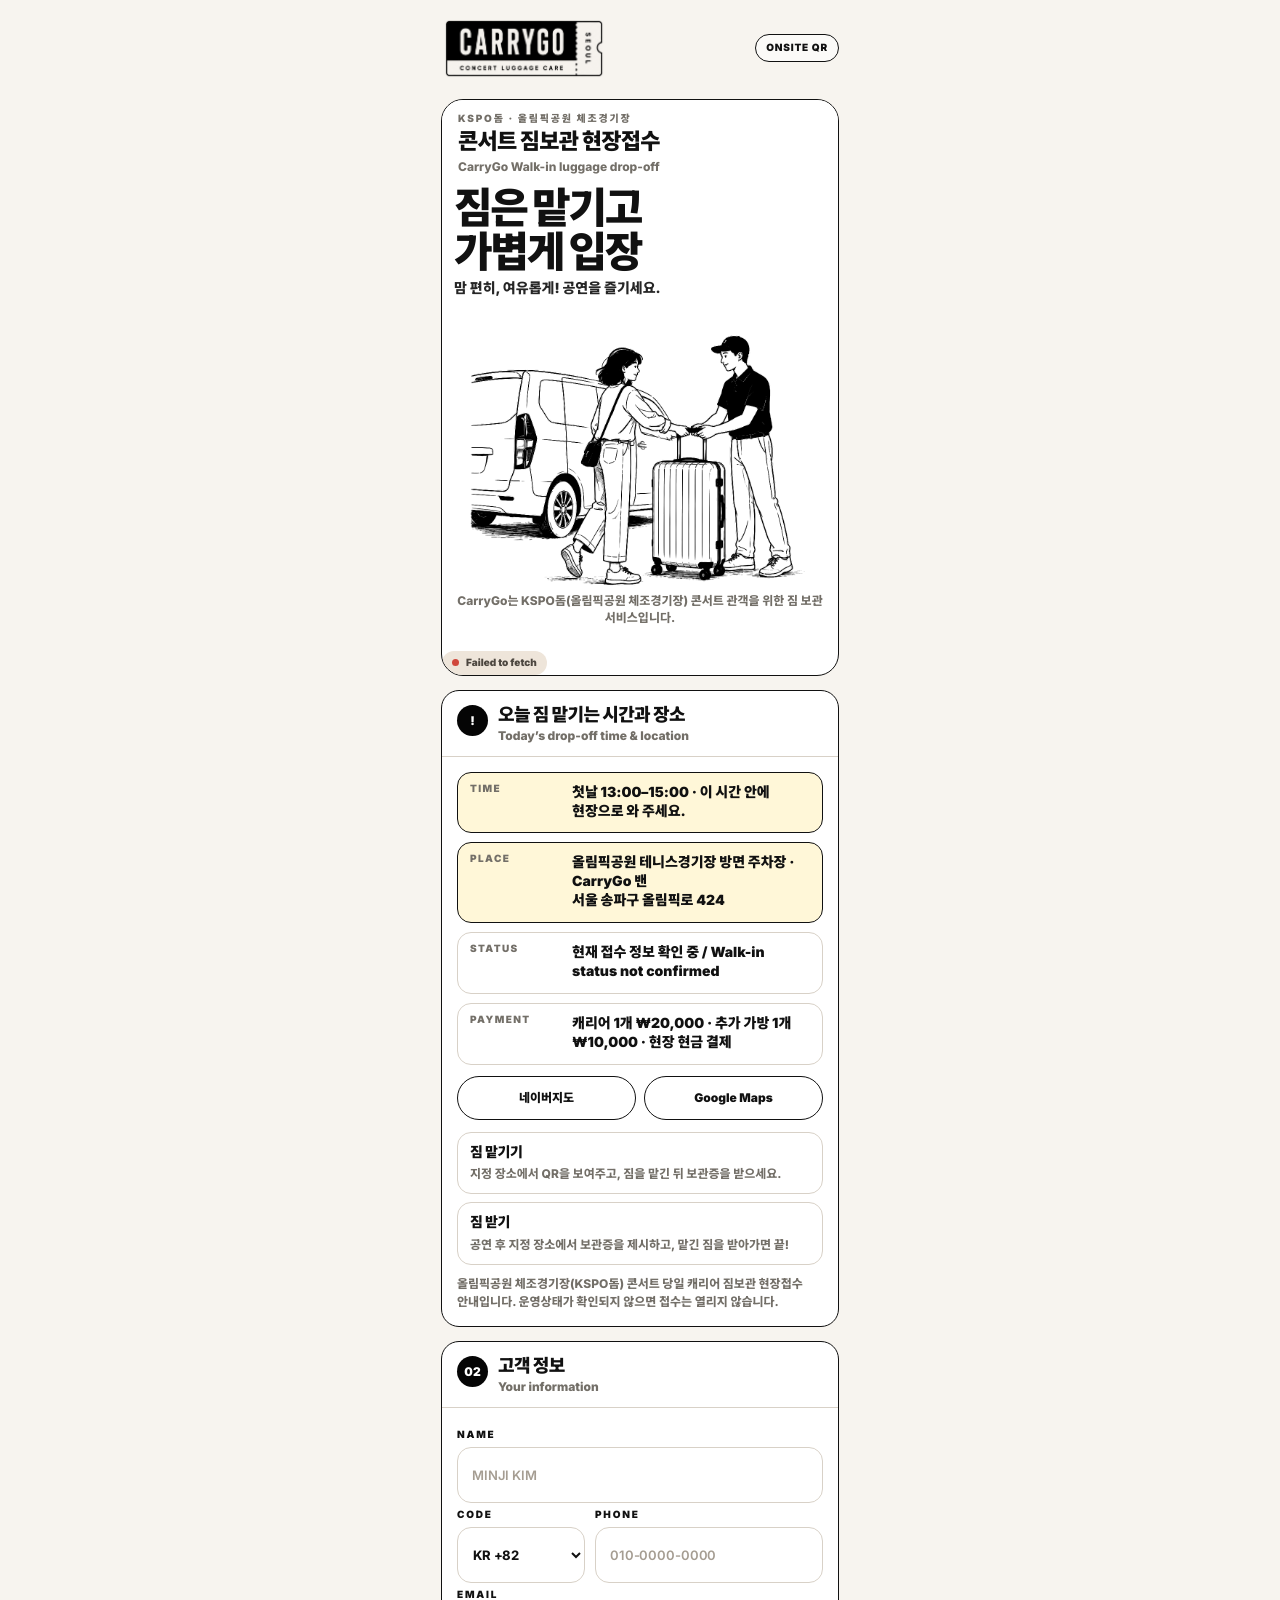
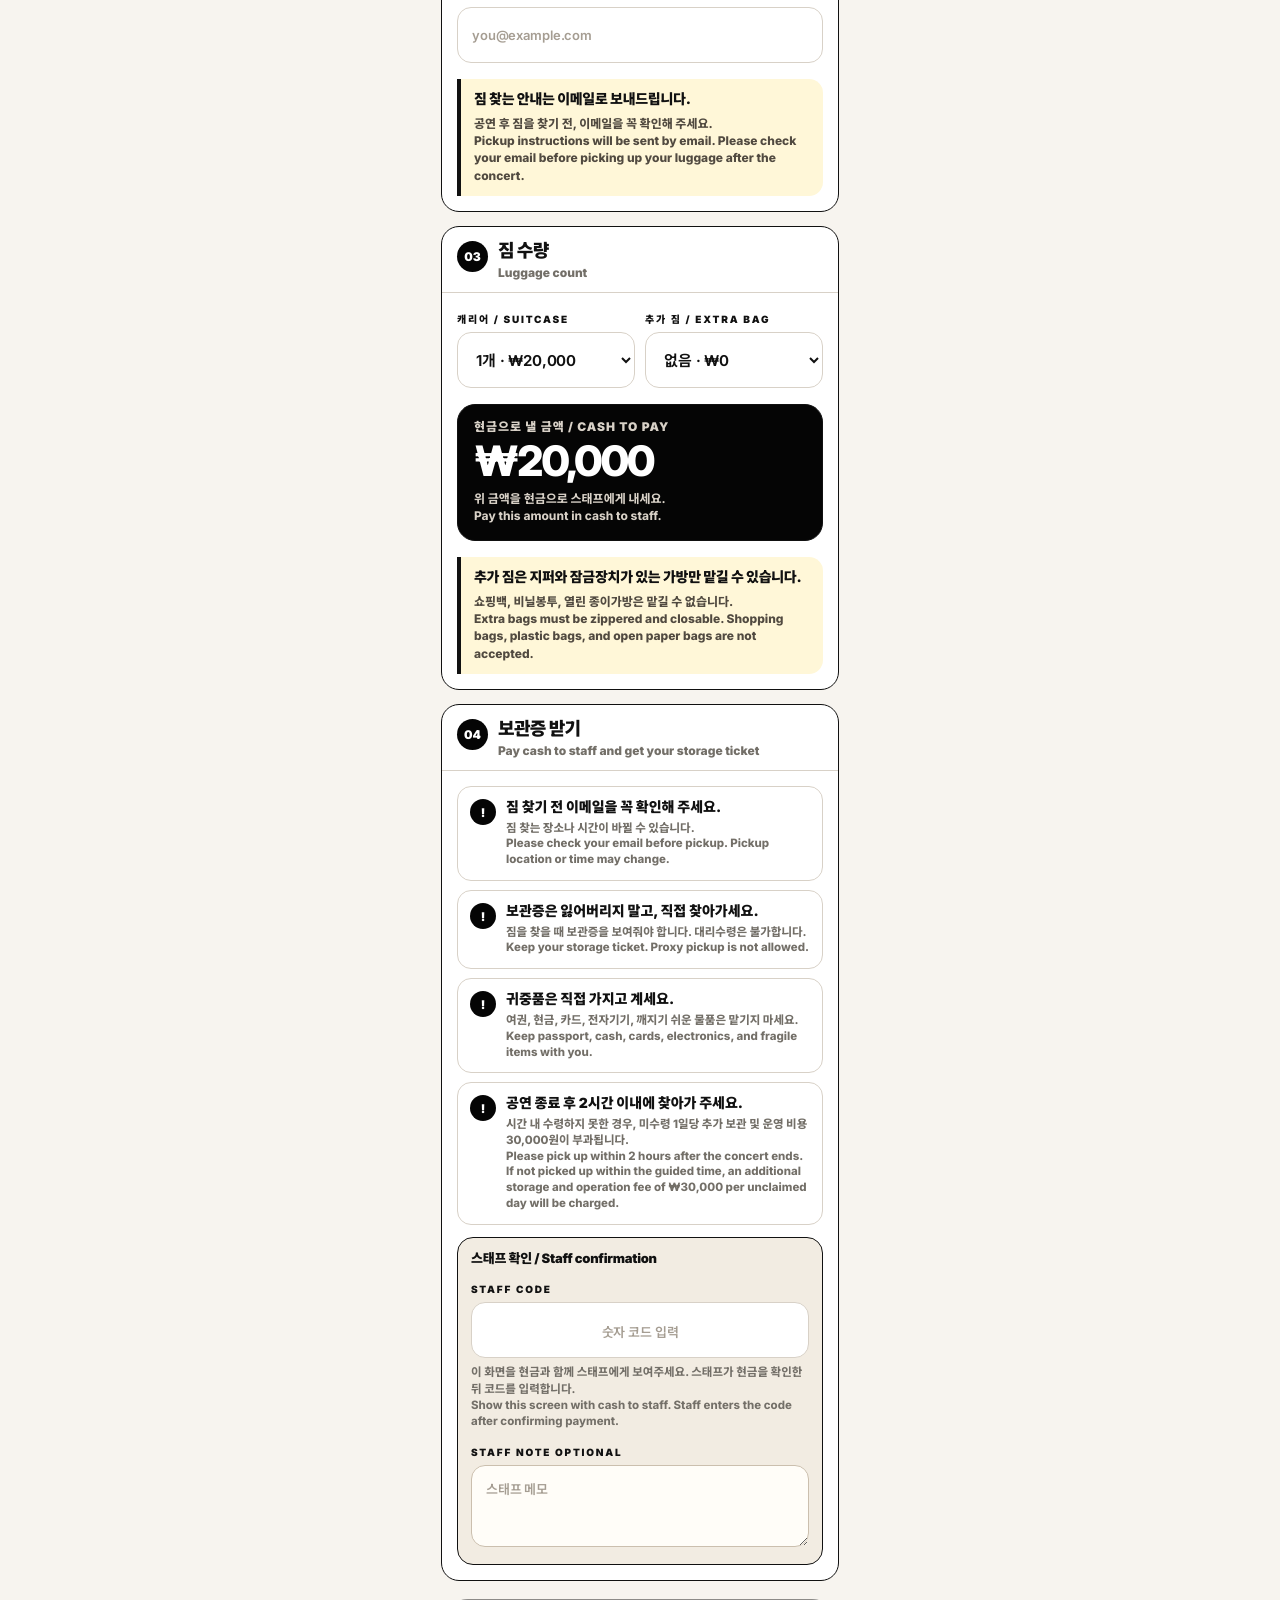
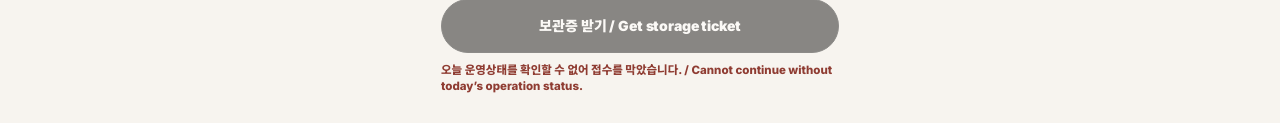
==== commit ec5b2d15: "Show walk-in time and exact location above fold" ====
--- a/walkin/index.html
+++ b/walkin/index.html
@@ -31,7 +31,7 @@
 <link rel="stylesheet" href="css/tokens.css">
 <style>
 @font-face{font-family:'Wanted Sans Variable';src:url('assets/fonts/WantedSansVariable.woff2') format('woff2-variations');font-weight:400 1000;font-style:normal;font-display:swap}
-*{box-sizing:border-box;min-width:0}html{width:100%;max-width:100%;background:var(--cg-warm-paper);scroll-behavior:smooth;overflow-x:hidden;overscroll-behavior-x:none}body{width:100%;max-width:100%;margin:0;background:var(--cg-warm-paper);color:var(--cg-ink);font-family:var(--font-sans);-webkit-font-smoothing:antialiased;text-rendering:geometricPrecision;overflow-x:hidden;overscroll-behavior-x:none;touch-action:pan-y}button,input,select,textarea{font:inherit}.page{position:relative;width:100%;max-width:430px;min-height:100svh;margin:0 auto;padding:16px 16px calc(28px + env(safe-area-inset-bottom));background:var(--cg-warm-paper);overflow-x:hidden}.topbar{display:flex;align-items:center;justify-content:space-between;gap:12px;margin:0 0 18px}.logo{width:166px;height:auto;display:block;mix-blend-mode:multiply}.mode-pill{border:1.4px solid var(--cg-ink);border-radius:999px;background:rgba(255,255,255,.58);padding:8px 10px;font-size:10px;line-height:1;font-weight:950;letter-spacing:.08em;text-transform:uppercase;white-space:nowrap}.hero{position:relative;border:1.8px solid var(--cg-ink);border-radius:22px;background:#fff;overflow:hidden;margin-bottom:14px}.walkin-ticket{background:#fff}.walkin-concert{padding:14px 16px 15px;background:#fff}.cash-line{margin-top:12px;padding-top:10px;border-top:1px solid var(--cg-line);font-size:12.5px;line-height:1.42;font-weight:900;color:var(--cg-ink);word-break:keep-all}.cash-line span{display:block;margin-top:2px;color:var(--cg-muted);font-size:11.5px;font-weight:800}.hero-head{background:var(--cg-black);color:#fff;padding:18px 18px 16px}.kicker{font-size:10px;line-height:1;letter-spacing:.18em;font-weight:950;text-transform:uppercase;color:#cfc8bd}.hero h1{margin:10px 0 0;font-family:'Wanted Sans Variable',var(--font-sans);font-size:43px;line-height:.96;letter-spacing:-.06em;font-weight:950}.hero-body{padding:15px 17px 17px}.hero-copy{margin:0;font-size:15px;line-height:1.58;font-weight:850;letter-spacing:-.025em;color:var(--cg-charcoal);word-break:keep-all}.cash-alert{margin-top:14px;border:1.6px solid var(--cg-ink);border-radius:16px;background:#fff7d8;padding:13px 13px 12px}.cash-alert strong{display:block;font-size:16px;line-height:1.28;font-weight:950;letter-spacing:-.025em}.cash-alert span{display:block;margin-top:5px;font-size:12px;line-height:1.42;font-weight:800;color:#514a40;overflow-wrap:anywhere}.standalone-alert{margin:0 0 14px}.section{border:1.6px solid var(--cg-ink);border-radius:18px;background:#fff;overflow:hidden;margin:14px 0}.section-head{display:grid;grid-template-columns:31px 1fr;gap:10px;align-items:start;padding:14px 15px 12px;border-bottom:1px solid var(--cg-line)}.num{width:31px;height:31px;border-radius:999px;background:var(--cg-black);color:#fff;display:grid;place-items:center;font-size:12px;font-weight:950}.section-title{margin:0;font-size:18px;line-height:1.2;font-weight:950;letter-spacing:-.035em}.section-title small{display:block;margin-top:2px;font-size:12px;line-height:1.28;font-weight:850;letter-spacing:0;color:var(--cg-muted);word-break:keep-all}.section-body{padding:15px}.label{display:block;margin:7px 0 7px;font-size:10px;line-height:1;letter-spacing:.18em;text-transform:uppercase;font-weight:950;color:var(--cg-ink)}.help{margin:6px 0 0;color:var(--cg-muted);font-size:11.5px;line-height:1.42;font-weight:750;word-break:keep-all}.field-row{display:grid;grid-template-columns:1fr 1fr;gap:10px}.field-card{min-height:auto;display:flex;flex-direction:column;justify-content:flex-start}.phone-row{display:grid;grid-template-columns:128px 1fr;gap:10px}.phone-row select{font-size:13px;font-weight:750;padding-left:11px;padding-right:8px}input,select,textarea{width:100%;max-width:100%;height:56px;border:1.35px solid var(--cg-line);border-radius:14px;background:#fff;color:var(--cg-ink);padding:14px 14px;font-size:15px;line-height:1.2;font-weight:650;outline:none;letter-spacing:-.01em}textarea{height:82px;min-height:82px;resize:vertical;line-height:1.4}input::placeholder,textarea::placeholder{color:#a59d92;font-size:13px;font-weight:600;letter-spacing:-.01em}input:focus,select:focus,textarea:focus{border-color:var(--cg-ink);box-shadow:0 0 0 3px rgba(17,17,17,.08)}select:disabled,input:disabled,button:disabled{opacity:.46}.concert-context{margin:0 0 14px}.concert-ticket{position:relative;border:1.6px solid var(--cg-ink);border-radius:15px;background:var(--cg-warm-paper);overflow:hidden}.concert-ticket:before{content:"";position:absolute;top:0;bottom:0;right:58px;border-left:1.5px dashed var(--cg-ink)}.concert-main{padding:14px 74px 14px 14px}.concert-label{font-size:10px;line-height:1;letter-spacing:.18em;text-transform:uppercase;font-weight:950;color:var(--cg-muted)}.concert-name{margin-top:7px;font-size:22px;line-height:1.06;font-weight:950;letter-spacing:-.035em}.concert-meta{margin-top:5px;font-size:12px;line-height:1.35;font-weight:800;color:var(--cg-muted)}.concert-stub{position:absolute;right:0;top:0;bottom:0;width:58px;background:#fff;display:grid;place-items:center}.stub-text{writing-mode:vertical-rl;text-orientation:mixed;font-size:10px;font-weight:950;letter-spacing:.2em;color:var(--cg-ink)}.rule{border-left:4px solid var(--cg-ink);background:#fff7d8;border-radius:0 14px 14px 0;padding:12px 13px;margin-top:16px}.rule strong{display:block;font-size:14px;line-height:1.35;font-weight:950;letter-spacing:-.02em}.rule p{margin:5px 0 0;color:#514a40;font-size:12px;line-height:1.45;font-weight:800;word-break:keep-all}.amount-box{margin:16px 0 16px;border-radius:18px;background:var(--cg-black);border:1.7px solid var(--cg-ink);color:#fff;padding:16px 16px 15px}.amount-label{font-size:12px;line-height:1;font-weight:950;color:#d8d1c7;letter-spacing:.08em;text-transform:uppercase}.amount{margin-top:8px;font-size:42px;line-height:1;font-weight:850;letter-spacing:-.045em}.amount-sub{margin-top:8px;font-size:12px;line-height:1.4;color:#d8d1c7;font-weight:750}.cash-panel{border:1.5px solid var(--cg-line);border-radius:15px;background:#fbf7f0;padding:13px}.cash-panel strong{display:block;font-size:15px;line-height:1.35;font-weight:950}.onsite-notice{display:grid;gap:9px}.notice-item{display:grid;grid-template-columns:26px 1fr;gap:10px;align-items:start;border:1.35px solid var(--cg-line);border-radius:14px;padding:12px;background:#fff}.notice-icon{width:26px;height:26px;border-radius:999px;background:var(--cg-black);color:#fff;display:grid;place-items:center;font-size:12px;font-weight:950}.notice-item strong{display:block;font-size:14px;line-height:1.32;font-weight:950;word-break:keep-all}.notice-item span{display:block;margin-top:3px;color:var(--cg-muted);font-size:11.5px;line-height:1.38;font-weight:780;word-break:keep-all}.staff-module{margin-top:12px;border:1.8px solid var(--cg-ink);border-radius:16px;background:#f2ece2;padding:13px;display:grid;gap:11px}.staff-module input{font-size:20px;letter-spacing:.12em;text-align:center;font-weight:800;background:#fff}.staff-module textarea{background:#fffdf8;border-color:#cbbfae}.staff-module .module-title{font-size:13px;line-height:1.25;font-weight:950;letter-spacing:-.02em}.result{display:none;border:1.8px solid var(--cg-ink);background:#fff;border-radius:18px;padding:16px;margin-top:14px}.result h2{margin:0 0 10px;font-size:23px;line-height:1.15;font-weight:950;letter-spacing:-.04em}.tag{margin:11px 0;padding:14px;border-radius:16px;background:var(--cg-black);color:#fff;text-align:center}.tag-label{font-size:11px;line-height:1;font-weight:950;color:#d8d1c7;letter-spacing:.12em}.tag-number{margin-top:7px;font-size:48px;line-height:1;font-weight:950;letter-spacing:-.04em}.tag-chips{display:grid;grid-template-columns:repeat(auto-fit,minmax(74px,1fr));gap:8px;margin-top:11px}.tag-chip{display:grid;place-items:center;min-height:58px;border:1.4px solid rgba(255,255,255,.38);border-radius:14px;background:#fff;color:var(--cg-black);font-size:30px;line-height:1;font-weight:950;letter-spacing:-.04em}.count-summary{display:grid;grid-template-columns:1fr 1fr;gap:8px;margin:10px 0}.count-pill{border:1.3px solid var(--cg-line);border-radius:14px;background:#fff;padding:10px 11px}.count-pill b{display:block;font-size:10px;line-height:1;letter-spacing:.13em;text-transform:uppercase;color:var(--cg-muted);font-weight:950}.count-pill span{display:block;margin-top:6px;font-size:20px;line-height:1;font-weight:950;color:var(--cg-ink)}.result-grid{display:grid;grid-template-columns:1fr 1fr;gap:8px;margin-top:10px}.kv{border:1px solid var(--cg-line);border-radius:12px;padding:9px;background:#fff}.kv b{display:block;font-size:9px;line-height:1;letter-spacing:.12em;text-transform:uppercase;color:var(--cg-muted);font-weight:950}.kv span{display:block;margin-top:5px;font-size:14px;font-weight:900;overflow-wrap:anywhere}.msg{font-size:11.5px;color:var(--cg-muted);font-weight:800;line-height:1.45;margin:9px 0 0;word-break:keep-all}.danger{color:var(--cg-muted-red)!important}.hidden{display:none!important}.status-pill{display:inline-flex;align-items:center;gap:7px;border-radius:999px;background:#eee5da;padding:7px 10px;font-size:10px;line-height:1;font-weight:950;color:#4d4740}.status-dot{width:7px;height:7px;border-radius:99px;background:#888}.status-pill.ok .status-dot{background:#13a050}.status-pill.bad .status-dot{background:#d0473b}.sticky-submit{position:static;width:100%;padding:4px 0 0;margin:14px 0 0;background:transparent;border-top:0;z-index:auto}.btn{width:100%;min-height:54px;border:1.7px solid var(--cg-ink);border-radius:999px;background:var(--cg-black);color:#fff;padding:15px 14px;font-size:14px;line-height:1;font-weight:950;letter-spacing:-.01em;text-align:center;box-shadow:none}.btn:active{transform:translateY(1px)}.confirm-modal{position:fixed;inset:0;z-index:50;display:grid;place-items:end center;padding:16px;background:rgba(17,17,17,.42);backdrop-filter:blur(5px)}.confirm-card{width:100%;max-width:398px;border:1.8px solid var(--cg-ink);border-radius:24px;background:var(--cg-warm-paper);box-shadow:0 18px 50px rgba(0,0,0,.22);overflow:hidden}.confirm-head{background:var(--cg-black);color:#fff;padding:18px 18px 16px}.confirm-kicker{font-size:10px;line-height:1;letter-spacing:.18em;text-transform:uppercase;font-weight:950;color:#cfc8bd}.confirm-title{margin:9px 0 0;font-size:25px;line-height:1.15;font-weight:950;letter-spacing:-.045em}.confirm-body{padding:16px 16px 17px}.confirm-summary{display:grid;gap:8px;margin:0 0 14px}.confirm-row{display:flex;justify-content:space-between;gap:12px;border-bottom:1px solid var(--cg-line);padding:0 0 8px;font-size:14px;line-height:1.3}.confirm-row:last-child{border-bottom:0;padding-bottom:0}.confirm-row b{font-size:10px;line-height:1;letter-spacing:.14em;text-transform:uppercase;color:var(--cg-muted);font-weight:950}.confirm-row span{text-align:right;font-weight:900;color:var(--cg-ink);overflow-wrap:anywhere}.confirm-amount{margin:12px 0 13px;border-radius:18px;background:var(--cg-black);color:#fff;padding:14px 15px}.confirm-amount-label{font-size:11px;line-height:1;font-weight:950;color:#d8d1c7;letter-spacing:.08em;text-transform:uppercase}.confirm-amount-value{margin-top:6px;font-size:35px;line-height:1;font-weight:900;letter-spacing:-.045em}.confirm-note{margin:0;color:var(--cg-muted);font-size:12px;line-height:1.45;font-weight:800;word-break:keep-all}.confirm-actions{display:grid;grid-template-columns:1fr 1.35fr;gap:9px;margin-top:15px}.confirm-btn{min-height:50px;border:1.6px solid var(--cg-ink);border-radius:999px;font-size:14px;line-height:1;font-weight:950;background:#fff;color:var(--cg-ink)}.confirm-btn.primary{background:var(--cg-black);color:#fff}.confirm-modal.hidden{display:none}.walkin-visual{margin:13px -8px 2px;text-align:center}.walkin-visual-title{margin:0 0 4px;font-size:30px;line-height:1.04;letter-spacing:-.055em;font-weight:950;color:var(--cg-ink);word-break:keep-all}.walkin-visual-copy{margin:0 0 2px;font-size:14px;line-height:1.45;font-weight:850;color:var(--cg-charcoal);word-break:keep-all}.walkin-visual img{display:block;width:94%;height:auto;margin:0 auto;filter:contrast(1.12);mix-blend-mode:multiply}.walkin-caption{margin:2px 4px 0;font-size:12px;line-height:1.45;font-weight:800;color:var(--cg-muted);word-break:keep-all}.trust-steps{display:grid;gap:8px;margin-top:12px}.trust-step{border:1.35px solid var(--cg-line);border-radius:14px;background:#fff;padding:11px 12px}.trust-step strong{display:block;font-size:14px;line-height:1.25;font-weight:950;letter-spacing:-.025em}.trust-step span{display:block;margin-top:4px;font-size:12px;line-height:1.42;font-weight:780;color:var(--cg-muted);word-break:keep-all}.status-board{display:grid;gap:9px}.status-line{display:grid;grid-template-columns:92px 1fr;gap:10px;align-items:start;border:1.35px solid var(--cg-line);border-radius:14px;background:#fff;padding:11px 12px}.status-line b{font-size:10px;line-height:1;letter-spacing:.14em;text-transform:uppercase;color:var(--cg-muted);font-weight:950}.status-line span{font-size:14px;line-height:1.35;font-weight:900;word-break:keep-all}.status-line.primary{background:#fff7d8;border-color:var(--cg-ink)}.status-line.closed{background:#f4eee8}.map-actions{display:grid;grid-template-columns:1fr 1fr;gap:8px;margin-top:11px}.map-link{display:grid;place-items:center;min-height:44px;border:1.5px solid var(--cg-ink);border-radius:999px;background:#fff;font-size:12px;font-weight:950;color:var(--cg-ink);text-decoration:none}.seo-copy{margin:10px 0 0;font-size:12px;line-height:1.5;font-weight:800;color:var(--cg-muted);word-break:keep-all}@media(max-width:380px){.page{padding-left:14px;padding-right:14px}.logo{width:150px}.hero h1{font-size:38px}.field-row{grid-template-columns:1fr}.phone-row{grid-template-columns:118px 1fr}.amount{font-size:32px}.tag-number{font-size:40px}.section-body{padding:14px}.btn{font-size:13px}.concert-main{padding-right:66px}.concert-ticket:before{right:52px}.concert-stub{width:52px}}
+*{box-sizing:border-box;min-width:0}html{width:100%;max-width:100%;background:var(--cg-warm-paper);scroll-behavior:smooth;overflow-x:hidden;overscroll-behavior-x:none}body{width:100%;max-width:100%;margin:0;background:var(--cg-warm-paper);color:var(--cg-ink);font-family:var(--font-sans);-webkit-font-smoothing:antialiased;text-rendering:geometricPrecision;overflow-x:hidden;overscroll-behavior-x:none;touch-action:pan-y}button,input,select,textarea{font:inherit}.page{position:relative;width:100%;max-width:430px;min-height:100svh;margin:0 auto;padding:16px 16px calc(28px + env(safe-area-inset-bottom));background:var(--cg-warm-paper);overflow-x:hidden}.topbar{display:flex;align-items:center;justify-content:space-between;gap:12px;margin:0 0 18px}.logo{width:166px;height:auto;display:block;mix-blend-mode:multiply}.mode-pill{border:1.4px solid var(--cg-ink);border-radius:999px;background:rgba(255,255,255,.58);padding:8px 10px;font-size:10px;line-height:1;font-weight:950;letter-spacing:.08em;text-transform:uppercase;white-space:nowrap}.hero{position:relative;border:1.8px solid var(--cg-ink);border-radius:22px;background:#fff;overflow:hidden;margin-bottom:14px}.walkin-ticket{background:#fff}.walkin-concert{padding:14px 16px 15px;background:#fff}.cash-line{margin-top:12px;padding-top:10px;border-top:1px solid var(--cg-line);font-size:12.5px;line-height:1.42;font-weight:900;color:var(--cg-ink);word-break:keep-all}.cash-line span{display:block;margin-top:2px;color:var(--cg-muted);font-size:11.5px;font-weight:800}.hero-head{background:var(--cg-black);color:#fff;padding:18px 18px 16px}.kicker{font-size:10px;line-height:1;letter-spacing:.18em;font-weight:950;text-transform:uppercase;color:#cfc8bd}.hero h1{margin:10px 0 0;font-family:'Wanted Sans Variable',var(--font-sans);font-size:43px;line-height:.96;letter-spacing:-.06em;font-weight:950}.hero-body{padding:15px 17px 17px}.hero-copy{margin:0;font-size:15px;line-height:1.58;font-weight:850;letter-spacing:-.025em;color:var(--cg-charcoal);word-break:keep-all}.cash-alert{margin-top:14px;border:1.6px solid var(--cg-ink);border-radius:16px;background:#fff7d8;padding:13px 13px 12px}.cash-alert strong{display:block;font-size:16px;line-height:1.28;font-weight:950;letter-spacing:-.025em}.cash-alert span{display:block;margin-top:5px;font-size:12px;line-height:1.42;font-weight:800;color:#514a40;overflow-wrap:anywhere}.standalone-alert{margin:0 0 14px}.section{border:1.6px solid var(--cg-ink);border-radius:18px;background:#fff;overflow:hidden;margin:14px 0}.section-head{display:grid;grid-template-columns:31px 1fr;gap:10px;align-items:start;padding:14px 15px 12px;border-bottom:1px solid var(--cg-line)}.num{width:31px;height:31px;border-radius:999px;background:var(--cg-black);color:#fff;display:grid;place-items:center;font-size:12px;font-weight:950}.section-title{margin:0;font-size:18px;line-height:1.2;font-weight:950;letter-spacing:-.035em}.section-title small{display:block;margin-top:2px;font-size:12px;line-height:1.28;font-weight:850;letter-spacing:0;color:var(--cg-muted);word-break:keep-all}.section-body{padding:15px}.label{display:block;margin:7px 0 7px;font-size:10px;line-height:1;letter-spacing:.18em;text-transform:uppercase;font-weight:950;color:var(--cg-ink)}.help{margin:6px 0 0;color:var(--cg-muted);font-size:11.5px;line-height:1.42;font-weight:750;word-break:keep-all}.field-row{display:grid;grid-template-columns:1fr 1fr;gap:10px}.field-card{min-height:auto;display:flex;flex-direction:column;justify-content:flex-start}.phone-row{display:grid;grid-template-columns:128px 1fr;gap:10px}.phone-row select{font-size:13px;font-weight:750;padding-left:11px;padding-right:8px}input,select,textarea{width:100%;max-width:100%;height:56px;border:1.35px solid var(--cg-line);border-radius:14px;background:#fff;color:var(--cg-ink);padding:14px 14px;font-size:15px;line-height:1.2;font-weight:650;outline:none;letter-spacing:-.01em}textarea{height:82px;min-height:82px;resize:vertical;line-height:1.4}input::placeholder,textarea::placeholder{color:#a59d92;font-size:13px;font-weight:600;letter-spacing:-.01em}input:focus,select:focus,textarea:focus{border-color:var(--cg-ink);box-shadow:0 0 0 3px rgba(17,17,17,.08)}select:disabled,input:disabled,button:disabled{opacity:.46}.concert-context{margin:0 0 14px}.concert-ticket{position:relative;border:1.6px solid var(--cg-ink);border-radius:15px;background:var(--cg-warm-paper);overflow:hidden}.concert-ticket:before{content:"";position:absolute;top:0;bottom:0;right:58px;border-left:1.5px dashed var(--cg-ink)}.concert-main{padding:14px 74px 14px 14px}.concert-label{font-size:10px;line-height:1;letter-spacing:.18em;text-transform:uppercase;font-weight:950;color:var(--cg-muted)}.concert-name{margin-top:7px;font-size:22px;line-height:1.06;font-weight:950;letter-spacing:-.035em}.concert-meta{margin-top:5px;font-size:12px;line-height:1.35;font-weight:800;color:var(--cg-muted)}.concert-stub{position:absolute;right:0;top:0;bottom:0;width:58px;background:#fff;display:grid;place-items:center}.stub-text{writing-mode:vertical-rl;text-orientation:mixed;font-size:10px;font-weight:950;letter-spacing:.2em;color:var(--cg-ink)}.rule{border-left:4px solid var(--cg-ink);background:#fff7d8;border-radius:0 14px 14px 0;padding:12px 13px;margin-top:16px}.rule strong{display:block;font-size:14px;line-height:1.35;font-weight:950;letter-spacing:-.02em}.rule p{margin:5px 0 0;color:#514a40;font-size:12px;line-height:1.45;font-weight:800;word-break:keep-all}.amount-box{margin:16px 0 16px;border-radius:18px;background:var(--cg-black);border:1.7px solid var(--cg-ink);color:#fff;padding:16px 16px 15px}.amount-label{font-size:12px;line-height:1;font-weight:950;color:#d8d1c7;letter-spacing:.08em;text-transform:uppercase}.amount{margin-top:8px;font-size:42px;line-height:1;font-weight:850;letter-spacing:-.045em}.amount-sub{margin-top:8px;font-size:12px;line-height:1.4;color:#d8d1c7;font-weight:750}.cash-panel{border:1.5px solid var(--cg-line);border-radius:15px;background:#fbf7f0;padding:13px}.cash-panel strong{display:block;font-size:15px;line-height:1.35;font-weight:950}.onsite-notice{display:grid;gap:9px}.notice-item{display:grid;grid-template-columns:26px 1fr;gap:10px;align-items:start;border:1.35px solid var(--cg-line);border-radius:14px;padding:12px;background:#fff}.notice-icon{width:26px;height:26px;border-radius:999px;background:var(--cg-black);color:#fff;display:grid;place-items:center;font-size:12px;font-weight:950}.notice-item strong{display:block;font-size:14px;line-height:1.32;font-weight:950;word-break:keep-all}.notice-item span{display:block;margin-top:3px;color:var(--cg-muted);font-size:11.5px;line-height:1.38;font-weight:780;word-break:keep-all}.staff-module{margin-top:12px;border:1.8px solid var(--cg-ink);border-radius:16px;background:#f2ece2;padding:13px;display:grid;gap:11px}.staff-module input{font-size:20px;letter-spacing:.12em;text-align:center;font-weight:800;background:#fff}.staff-module textarea{background:#fffdf8;border-color:#cbbfae}.staff-module .module-title{font-size:13px;line-height:1.25;font-weight:950;letter-spacing:-.02em}.result{display:none;border:1.8px solid var(--cg-ink);background:#fff;border-radius:18px;padding:16px;margin-top:14px}.result h2{margin:0 0 10px;font-size:23px;line-height:1.15;font-weight:950;letter-spacing:-.04em}.tag{margin:11px 0;padding:14px;border-radius:16px;background:var(--cg-black);color:#fff;text-align:center}.tag-label{font-size:11px;line-height:1;font-weight:950;color:#d8d1c7;letter-spacing:.12em}.tag-number{margin-top:7px;font-size:48px;line-height:1;font-weight:950;letter-spacing:-.04em}.tag-chips{display:grid;grid-template-columns:repeat(auto-fit,minmax(74px,1fr));gap:8px;margin-top:11px}.tag-chip{display:grid;place-items:center;min-height:58px;border:1.4px solid rgba(255,255,255,.38);border-radius:14px;background:#fff;color:var(--cg-black);font-size:30px;line-height:1;font-weight:950;letter-spacing:-.04em}.count-summary{display:grid;grid-template-columns:1fr 1fr;gap:8px;margin:10px 0}.count-pill{border:1.3px solid var(--cg-line);border-radius:14px;background:#fff;padding:10px 11px}.count-pill b{display:block;font-size:10px;line-height:1;letter-spacing:.13em;text-transform:uppercase;color:var(--cg-muted);font-weight:950}.count-pill span{display:block;margin-top:6px;font-size:20px;line-height:1;font-weight:950;color:var(--cg-ink)}.result-grid{display:grid;grid-template-columns:1fr 1fr;gap:8px;margin-top:10px}.kv{border:1px solid var(--cg-line);border-radius:12px;padding:9px;background:#fff}.kv b{display:block;font-size:9px;line-height:1;letter-spacing:.12em;text-transform:uppercase;color:var(--cg-muted);font-weight:950}.kv span{display:block;margin-top:5px;font-size:14px;font-weight:900;overflow-wrap:anywhere}.msg{font-size:11.5px;color:var(--cg-muted);font-weight:800;line-height:1.45;margin:9px 0 0;word-break:keep-all}.danger{color:var(--cg-muted-red)!important}.hidden{display:none!important}.status-pill{display:inline-flex;align-items:center;gap:7px;border-radius:999px;background:#eee5da;padding:7px 10px;font-size:10px;line-height:1;font-weight:950;color:#4d4740}.status-dot{width:7px;height:7px;border-radius:99px;background:#888}.status-pill.ok .status-dot{background:#13a050}.status-pill.bad .status-dot{background:#d0473b}.sticky-submit{position:static;width:100%;padding:4px 0 0;margin:14px 0 0;background:transparent;border-top:0;z-index:auto}.btn{width:100%;min-height:54px;border:1.7px solid var(--cg-ink);border-radius:999px;background:var(--cg-black);color:#fff;padding:15px 14px;font-size:14px;line-height:1;font-weight:950;letter-spacing:-.01em;text-align:center;box-shadow:none}.btn:active{transform:translateY(1px)}.confirm-modal{position:fixed;inset:0;z-index:50;display:grid;place-items:end center;padding:16px;background:rgba(17,17,17,.42);backdrop-filter:blur(5px)}.confirm-card{width:100%;max-width:398px;border:1.8px solid var(--cg-ink);border-radius:24px;background:var(--cg-warm-paper);box-shadow:0 18px 50px rgba(0,0,0,.22);overflow:hidden}.confirm-head{background:var(--cg-black);color:#fff;padding:18px 18px 16px}.confirm-kicker{font-size:10px;line-height:1;letter-spacing:.18em;text-transform:uppercase;font-weight:950;color:#cfc8bd}.confirm-title{margin:9px 0 0;font-size:25px;line-height:1.15;font-weight:950;letter-spacing:-.045em}.confirm-body{padding:16px 16px 17px}.confirm-summary{display:grid;gap:8px;margin:0 0 14px}.confirm-row{display:flex;justify-content:space-between;gap:12px;border-bottom:1px solid var(--cg-line);padding:0 0 8px;font-size:14px;line-height:1.3}.confirm-row:last-child{border-bottom:0;padding-bottom:0}.confirm-row b{font-size:10px;line-height:1;letter-spacing:.14em;text-transform:uppercase;color:var(--cg-muted);font-weight:950}.confirm-row span{text-align:right;font-weight:900;color:var(--cg-ink);overflow-wrap:anywhere}.confirm-amount{margin:12px 0 13px;border-radius:18px;background:var(--cg-black);color:#fff;padding:14px 15px}.confirm-amount-label{font-size:11px;line-height:1;font-weight:950;color:#d8d1c7;letter-spacing:.08em;text-transform:uppercase}.confirm-amount-value{margin-top:6px;font-size:35px;line-height:1;font-weight:900;letter-spacing:-.045em}.confirm-note{margin:0;color:var(--cg-muted);font-size:12px;line-height:1.45;font-weight:800;word-break:keep-all}.confirm-actions{display:grid;grid-template-columns:1fr 1.35fr;gap:9px;margin-top:15px}.confirm-btn{min-height:50px;border:1.6px solid var(--cg-ink);border-radius:999px;font-size:14px;line-height:1;font-weight:950;background:#fff;color:var(--cg-ink)}.confirm-btn.primary{background:var(--cg-black);color:#fff}.confirm-modal.hidden{display:none}.walkin-visual{margin:12px -8px 0;text-align:left}.walkin-visual-title{margin:10px 4px 4px;font-size:42px;line-height:1.04;letter-spacing:-.055em;font-weight:950;color:var(--cg-ink);word-break:keep-all}.walkin-visual-copy{margin:0 4px 2px;font-size:14px;line-height:1.45;font-weight:850;color:var(--cg-charcoal);word-break:keep-all}.walkin-visual img{display:block;width:98%;height:auto;margin:0 auto;filter:contrast(1.12);mix-blend-mode:multiply}.walkin-caption{margin:0 4px 0;text-align:center;font-size:12px;line-height:1.45;font-weight:800;color:var(--cg-muted);word-break:keep-all}.trust-steps{display:grid;gap:8px;margin-top:12px}.trust-step{border:1.35px solid var(--cg-line);border-radius:14px;background:#fff;padding:11px 12px}.trust-step strong{display:block;font-size:14px;line-height:1.25;font-weight:950;letter-spacing:-.025em}.trust-step span{display:block;margin-top:4px;font-size:12px;line-height:1.42;font-weight:780;color:var(--cg-muted);word-break:keep-all}.status-board{display:grid;gap:9px}.status-line{display:grid;grid-template-columns:92px 1fr;gap:10px;align-items:start;border:1.35px solid var(--cg-line);border-radius:14px;background:#fff;padding:11px 12px}.status-line b{font-size:10px;line-height:1;letter-spacing:.14em;text-transform:uppercase;color:var(--cg-muted);font-weight:950}.status-line span{font-size:14px;line-height:1.35;font-weight:900;word-break:keep-all}.status-line.primary{background:#fff7d8;border-color:var(--cg-ink)}.status-line.closed{background:#f4eee8}.map-actions{display:grid;grid-template-columns:1fr 1fr;gap:8px;margin-top:11px}.map-link{display:grid;place-items:center;min-height:44px;border:1.5px solid var(--cg-ink);border-radius:999px;background:#fff;font-size:12px;font-weight:950;color:var(--cg-ink);text-decoration:none}.seo-copy{margin:10px 0 0;font-size:12px;line-height:1.5;font-weight:800;color:var(--cg-muted);word-break:keep-all}@media(max-width:380px){.page{padding-left:14px;padding-right:14px}.logo{width:150px}.hero h1{font-size:38px}.field-row{grid-template-columns:1fr}.phone-row{grid-template-columns:118px 1fr}.amount{font-size:32px}.tag-number{font-size:40px}.section-body{padding:14px}.btn{font-size:13px}.concert-main{padding-right:66px}.concert-ticket:before{right:52px}.concert-stub{width:52px}}
 </style>
 </head>
 <body>
@@ -43,40 +43,35 @@
 
   <form id="walkinForm" autocomplete="on">
     <section class="hero walkin-ticket">
-      <div class="hero-head">
-        <div class="kicker">KSPO DOME · Olympic Park</div>
-        <h1>콘서트<br>짐보관</h1>
-      </div>
       <div class="walkin-concert">
         <div class="concert-label">KSPO돔 · 올림픽공원 체조경기장</div>
-        <div class="concert-name" id="concertName">공연 정보를 확인 중입니다</div>
-        <div class="concert-meta" id="concertMeta">Checking concert information...</div>
-        <div class="cash-line">오늘 짐 맡기는 시간과 장소를 확인하고, 현장에서 결제 후 바로 맡기세요. <span>Check today’s time and location, pay onsite, and drop off your suitcase.</span></div>
-      </div>
-      <input type="hidden" name="concert_id" id="concertId">
-      <input type="hidden" name="concert_date_id" id="concertDateId">
-      <input type="hidden" name="pickup_time" value="WALK_IN">
-      <p class="msg hidden" id="loadMsg"></p>
-    </section>
-
-    <section class="section" id="todayStatusSection">
-      <div class="section-head"><div class="num">!</div><h2 class="section-title">오늘 현장 접수 상태<small>Today’s walk-in status</small></h2></div>
-      <div class="section-body">
-        <div class="status-board" aria-label="오늘 운영상태">
-          <div class="status-line primary closed"><b>Time</b><span id="operationTime">공연 정보 확인 후 표시됩니다. / Shown after concert check.</span></div>
-          <div class="status-line"><b>Place</b><span id="operationLocation">올림픽공원역·KSPO돔 근처 CarryGo 현장 위치를 확인해 주세요.</span></div>
-          <div class="status-line"><b>Status</b><span id="operationStatus">오늘 운영 정보를 확인 중입니다. / Checking today’s walk-in status.</span></div>
-          <div class="status-line"><b>Payment</b><span id="operationPayment">현장 현금 결제 / Cash onsite</span></div>
-        </div>
-        <div class="map-actions">
-          <a class="map-link" href="https://naver.me/FbVz5NEZ" target="_blank" rel="noopener">네이버지도</a>
-          <a class="map-link" href="https://www.google.com/maps/search/?api=1&query=37.5151,127.1289" target="_blank" rel="noopener">Google Maps</a>
-        </div>
+        <div class="concert-name" id="concertName">콘서트 짐보관 현장접수</div>
+        <div class="concert-meta" id="concertMeta">CarryGo Walk-in luggage drop-off</div>
         <div class="walkin-visual" aria-label="CarryGo 서비스 이미지">
           <p class="walkin-visual-title">짐은 맡기고<br>가볍게 입장</p>
           <p class="walkin-visual-copy">맘 편히, 여유롭게! 공연을 즐기세요.</p>
           <img src="assets/hero/carrygo-hero-service-scene-transparent.png" alt="공연장 앞에서 고객이 캐리어를 스태프에게 맡기는 장면" loading="eager" fetchpriority="high">
           <p class="walkin-caption">CarryGo는 KSPO돔(올림픽공원 체조경기장) 콘서트 관객을 위한 짐 보관 서비스입니다.</p>
+        </div>
+      </div>
+      <input type="hidden" name="concert_id" id="concertId">
+      <input type="hidden" name="concert_date_id" id="concertDateId">
+      <input type="hidden" name="pickup_time" value="WALK_IN">
+      <p class="msg hidden" id="loadMsg"></p>
+    </section>
+
+    <section class="section" id="todayStatusSection">
+      <div class="section-head"><div class="num">!</div><h2 class="section-title">오늘 짐 맡기는 시간과 장소<small>Today’s drop-off time & location</small></h2></div>
+      <div class="section-body">
+        <div class="status-board" aria-label="오늘 운영상태">
+          <div class="status-line primary"><b>Time</b><span id="operationTime">첫날 13:00–15:00 · 이 시간 안에 현장으로 와 주세요.</span></div>
+          <div class="status-line primary"><b>Place</b><span id="operationLocation">올림픽공원 테니스경기장 방면 주차장 · CarryGo 밴<br>서울 송파구 올림픽로 424</span></div>
+          <div class="status-line"><b>Status</b><span id="operationStatus">현장 접수 시간에만 짐을 맡길 수 있습니다.</span></div>
+          <div class="status-line"><b>Payment</b><span id="operationPayment">캐리어 1개 ₩20,000 · 추가 가방 1개 ₩10,000 · 현장 현금 결제</span></div>
+        </div>
+        <div class="map-actions">
+          <a class="map-link" href="https://naver.me/FbVz5NEZ" target="_blank" rel="noopener">네이버지도</a>
+          <a class="map-link" href="https://www.google.com/maps/search/?api=1&query=37.5151,127.1289" target="_blank" rel="noopener">Google Maps</a>
         </div>
         <div class="trust-steps" aria-label="이용 흐름">
           <div class="trust-step"><strong>짐 맡기기</strong><span>지정 장소에서 QR을 보여주고, 짐을 맡긴 뒤 보관증을 받으세요.</span></div>
@@ -200,7 +195,7 @@
 function updateSubmit(){submitBtn.disabled=!concertsReady||form.dataset.submitting==='1'||form.dataset.completed==='1'}
 function todayKst(){return new Intl.DateTimeFormat('en-CA',{timeZone:'Asia/Seoul',year:'numeric',month:'2-digit',day:'2-digit'}).format(new Date())}
 async function fetchJson(url,options={}){const controller=new AbortController();const timeout=setTimeout(()=>controller.abort(),18000);try{const r=await fetch(url,{cache:'no-store',...options,signal:controller.signal});return await r.json()}finally{clearTimeout(timeout)}}
-async function loadConcert(){concertsReady=false;updateSubmit();setLoadStatus(false,'공연 정보 확인 중');operationStatus.textContent='오늘 운영 정보를 확인 중입니다. / Checking today’s walk-in status.';$('operationPayment').textContent='캐리어 1개 ₩20,000 · 추가 가방 1개 ₩10,000 · 현장 현금 결제';try{let out=await fetchJson(`${API}?action=get_active_booking_data`);let concerts=out.ok&&Array.isArray(out.concerts)?out.concerts:[];if(!concerts.length){out=await fetchJson(`${API}?action=get_active_concerts`);concerts=out.ok&&Array.isArray(out.concerts)?out.concerts:[]}if(!concerts.length)throw new Error('현재 현장접수 가능한 공연이 없습니다.');const today=todayKst();let selectedConcert=null, selectedDate=null;for(const c of concerts){let dates=Array.isArray(c.concert_dates)?c.concert_dates:[];if(!dates.length){const cid=c.concert_id||c.id;const d=await fetchJson(`${API}?action=get_active_concert_dates&concert_id=${encodeURIComponent(cid)}`);dates=d.ok&&Array.isArray(d.concert_dates)?d.concert_dates:[]}const found=dates.find(d=>String(d.concert_date)===today);if(found){selectedConcert=c;selectedDate=found;break}}if(!selectedConcert||!selectedDate)throw new Error('오늘 현장접수 가능한 공연이 확인되지 않았습니다.');const c=selectedConcert;$('concertId').value=c.concert_id||c.id;concertDateId.value=selectedDate.concert_date_id;$('concertName').textContent=c.concert_title||c.title||'CarryGo';$('concertMeta').textContent=[c.venue||'KSPO돔·올림픽공원 체조경기장',c.city,selectedDate.concert_date].filter(Boolean).join(' · ');operationTime.textContent='오늘 현장 접수 시간은 현장 POP와 스태프 안내를 기준으로 확인해 주세요. 마감 시 즉시 접수가 중단됩니다.';operationLocation.textContent='올림픽공원역·KSPO돔 근처 CarryGo 밴/스태프 위치를 지도 버튼으로 확인하세요.';operationStatus.textContent='오늘 현장 접수 가능 / Walk-in available today';$('operationPayment').textContent='캐리어 1개 ₩20,000 · 추가 가방 1개 ₩10,000 · 현장 현금 결제';concertsReady=true;setLoadStatus(true,'오늘 현장접수 가능');msg.classList.remove('danger');msg.textContent=''}catch(e){concertsReady=false;setLoadStatus(false,e.message||'공연 정보를 불러오지 못했습니다');operationTime.textContent='운영상태가 확인되지 않아 접수를 열지 않습니다.';operationStatus.textContent='현재 접수 불가 / Walk-in unavailable now';msg.textContent='오늘 운영상태를 확인할 수 없어 접수를 막았습니다. / Cannot continue without today’s operation status.';msg.classList.add('danger')}finally{updateSubmit()}}
+async function loadConcert(){concertsReady=false;updateSubmit();setLoadStatus(false,'공연 정보 확인 중');operationStatus.textContent='오늘 운영 정보를 확인 중입니다. / Checking today’s walk-in status.';$('operationPayment').textContent='캐리어 1개 ₩20,000 · 추가 가방 1개 ₩10,000 · 현장 현금 결제';try{let out=await fetchJson(`${API}?action=get_active_booking_data`);let concerts=out.ok&&Array.isArray(out.concerts)?out.concerts:[];if(!concerts.length){out=await fetchJson(`${API}?action=get_active_concerts`);concerts=out.ok&&Array.isArray(out.concerts)?out.concerts:[]}if(!concerts.length)throw new Error('현재 현장접수 가능한 공연이 없습니다.');const today=todayKst();let selectedConcert=null, selectedDate=null;for(const c of concerts){let dates=Array.isArray(c.concert_dates)?c.concert_dates:[];if(!dates.length){const cid=c.concert_id||c.id;const d=await fetchJson(`${API}?action=get_active_concert_dates&concert_id=${encodeURIComponent(cid)}`);dates=d.ok&&Array.isArray(d.concert_dates)?d.concert_dates:[]}const found=dates.find(d=>String(d.concert_date)===today);if(found){selectedConcert=c;selectedDate=found;break}}if(!selectedConcert||!selectedDate)throw new Error('오늘 현장접수 가능한 공연이 확인되지 않았습니다.');const c=selectedConcert;$('concertId').value=c.concert_id||c.id;concertDateId.value=selectedDate.concert_date_id;$('concertName').textContent=c.concert_title||c.title||'CarryGo';$('concertMeta').textContent=[c.venue||'KSPO돔·올림픽공원 체조경기장',c.city,selectedDate.concert_date].filter(Boolean).join(' · ');operationTime.textContent='첫날 13:00–15:00 · 이 시간 안에 현장으로 와 주세요.';operationLocation.innerHTML='올림픽공원 테니스경기장 방면 주차장 · CarryGo 밴<br>서울 송파구 올림픽로 424';operationStatus.textContent='오늘 현장 접수 가능 / Walk-in available today';$('operationPayment').textContent='캐리어 1개 ₩20,000 · 추가 가방 1개 ₩10,000 · 현장 현금 결제';concertsReady=true;setLoadStatus(true,'오늘 현장접수 가능');msg.classList.remove('danger');msg.textContent=''}catch(e){concertsReady=false;setLoadStatus(false,e.message||'공연 정보를 불러오지 못했습니다');operationStatus.textContent='현재 접수 정보 확인 중 / Walk-in status not confirmed';msg.textContent='오늘 운영상태를 확인할 수 없어 접수를 막았습니다. / Cannot continue without today’s operation status.';msg.classList.add('danger')}finally{updateSubmit()}}
 suitcase.addEventListener('change',updateAmount);extra.addEventListener('change',updateAmount);
 function confirmStorageTicket(data,due){return new Promise(resolve=>{const modal=$('confirmModal');$('confirmName').textContent=data.customer_name||'-';$('confirmCount').textContent=`Suitcase ${data.expected_suitcase_count}, Extra ${data.expected_extra_bag_count}`;$('confirmAmount').textContent=money(due);const close=value=>{modal.classList.add('hidden');$('confirmOk').onclick=null;$('confirmCancel').onclick=null;resolve(value)};$('confirmCancel').onclick=()=>close(false);$('confirmOk').onclick=()=>close(true);modal.classList.remove('hidden');$('confirmOk').focus({preventScroll:true})})}
 form.addEventListener('submit',async e=>{e.preventDefault();if(!concertsReady)return;const btn=e.submitter;const result=$('result');const data=Object.fromEntries(new FormData(form).entries());const due=(+data.expected_suitcase_count||0)*20000+(+data.expected_extra_bag_count||0)*10000;data.action='create_walkin_reservation';data.paid_amount=due;if(document.activeElement&&document.activeElement.blur)document.activeElement.blur();const ok=await confirmStorageTicket(data,due);if(!ok)return;form.dataset.submitting='1';btn.disabled=true;msg.textContent='보관증 발급 중입니다. / Issuing storage ticket...';msg.classList.remove('danger');$('completeCard').classList.add('hidden');result.style.display='none';try{const out=await fetchJson(API,{method:'POST',headers:{'Content-Type':'text/plain;charset=utf-8'},body:JSON.stringify(data)});if(!out.ok)throw new Error(out.error||'save failed');const x=out.reservation;result.innerHTML=`<h2>보관증 번호가 발급되었습니다.<br><span class="en">Storage ticket number issued.</span></h2><div class="tag"><div class="tag-label">STORAGE TICKET / LUGGAGE TAG</div><div class="tag-chips">${tagHtml(x.luggage_tag_numbers)}</div></div><div class="count-summary"><div class="count-pill"><b>Suitcase</b><span>${esc(x.expected_suitcase_count)}개</span></div><div class="count-pill"><b>Extra bag</b><span>${esc(x.expected_extra_bag_count)}개</span></div></div><p class="msg">태그번호와 짐 수량을 확인하세요. 짐 찾는 장소가 달라질 수 있으니, 고객에게 이메일을 꼭 확인해 달라고 안내해 주세요.<br>Check the tag numbers and item count. Pickup location may change, so ask the customer to check email before pickup.</p><div class="result-grid"><div class="kv"><b>Reservation</b><span>${esc(x.reservation_id)}</span></div><div class="kv"><b>Amount</b><span>${esc(x.amount_display)}</span></div><div class="kv"><b>Name</b><span>${esc(x.customer_name)}</span></div><div class="kv"><b>Payment</b><span>CASH</span></div></div>`;if(x.email_sent===false){result.insertAdjacentHTML('beforeend',`<p class="msg danger">안내메일 발송을 확인하지 못했습니다. 이메일 주소를 확인하고 필요하면 수동 안내해 주세요.<br>Email was not confirmed. Check the email address and guide the customer manually if needed.</p>`)}else{result.insertAdjacentHTML('beforeend',`<p class="msg">고객 이메일로 현장접수 안내를 보냈습니다.<br>Walk-in guide email sent to the customer.</p>`)}$('completeCard').classList.remove('hidden');result.style.display='block';result.scrollIntoView({behavior:'smooth',block:'center'});form.dataset.completed='1';submitBtn.textContent='발급 완료 / Issued';msg.textContent='완료되었습니다. / Completed.';form.reset();$('countryCode').value='+82';updateAmount();await loadConcert()}catch(err){msg.textContent=err.message||String(err);msg.classList.add('danger')}finally{form.dataset.submitting='0';updateSubmit()}});
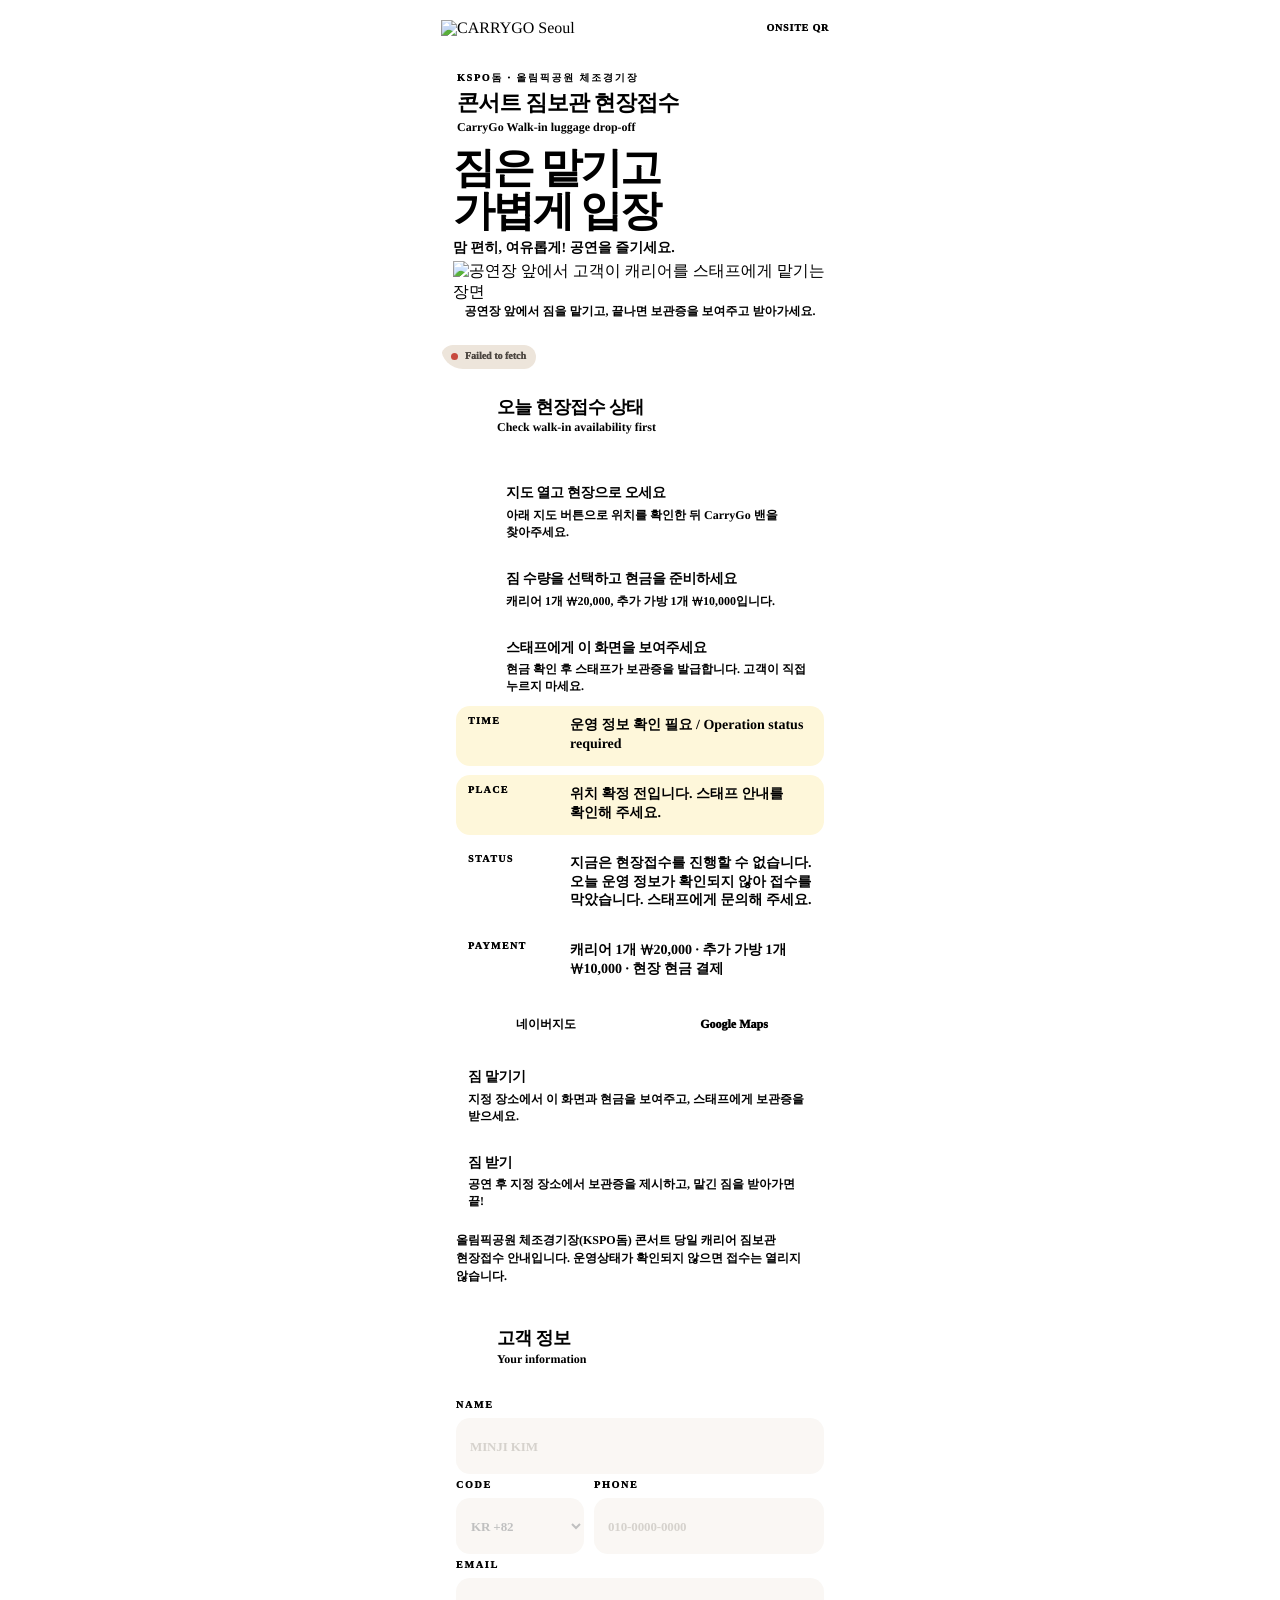
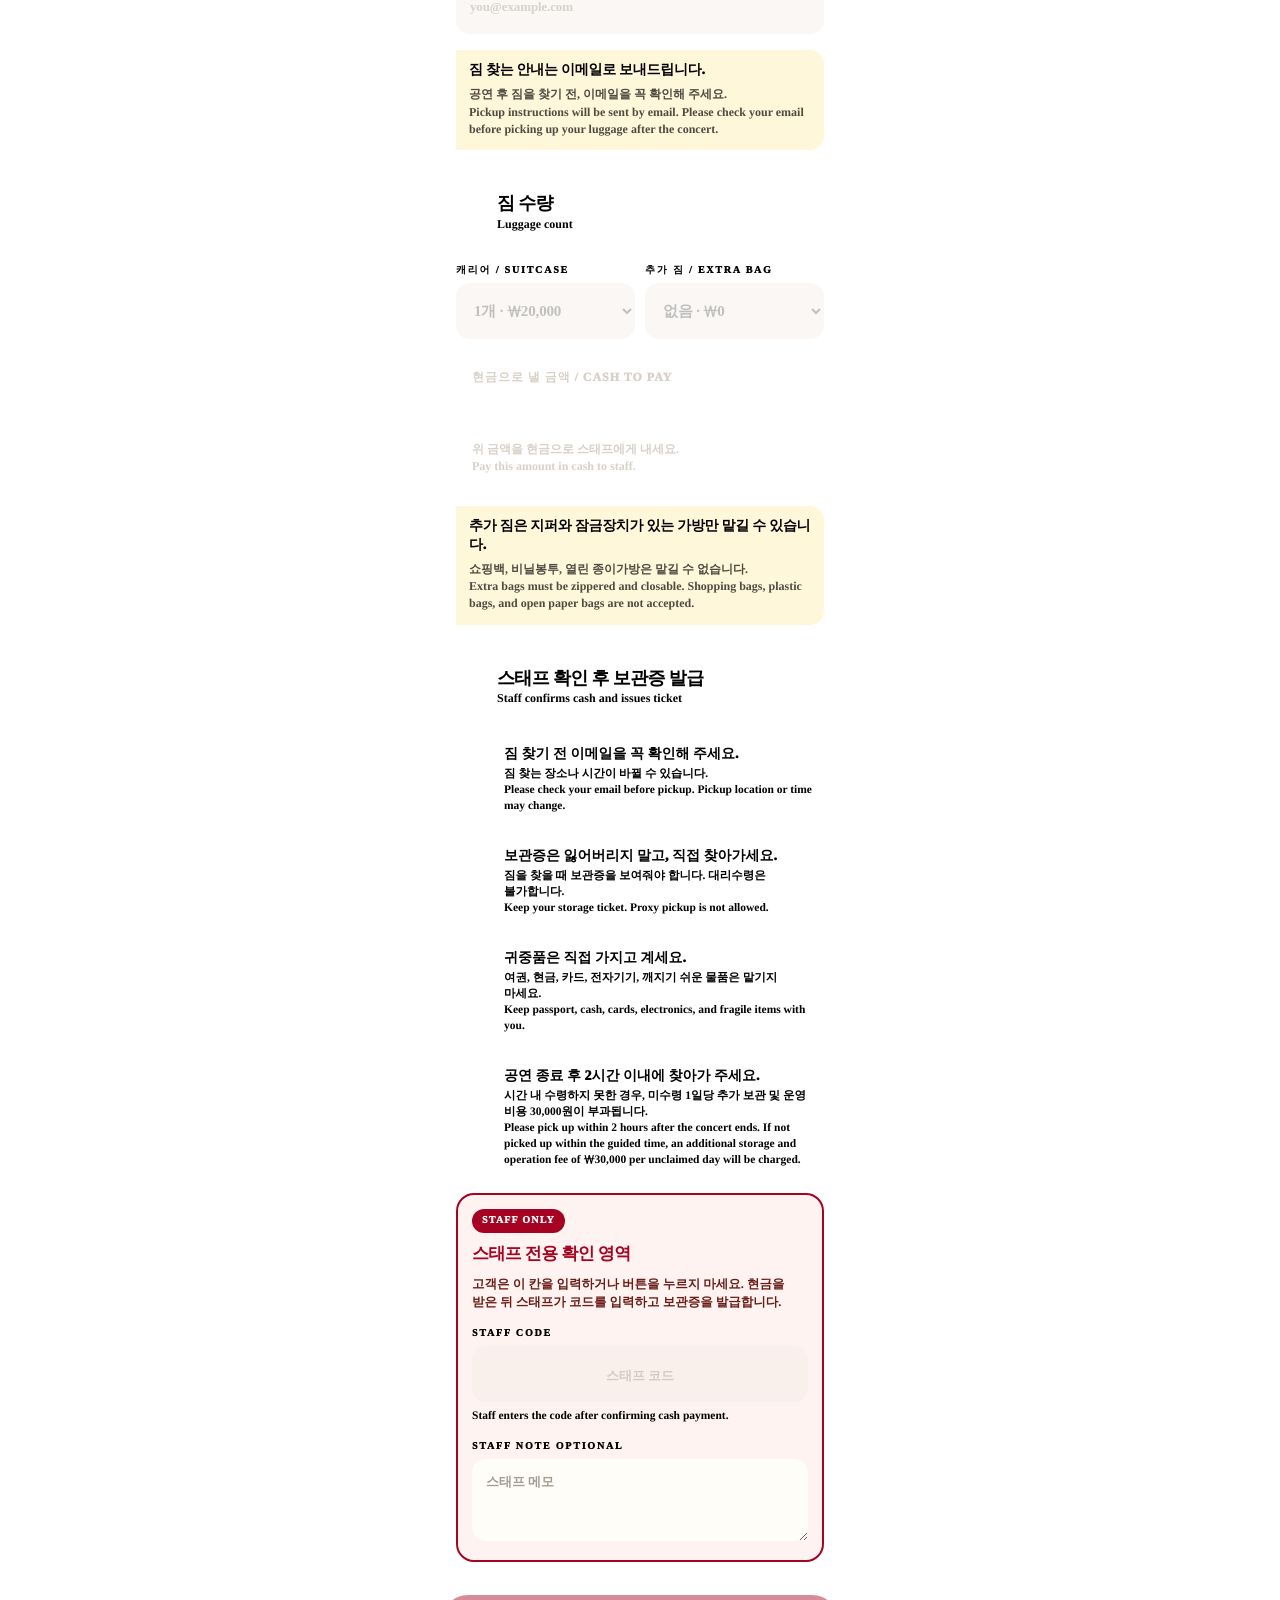
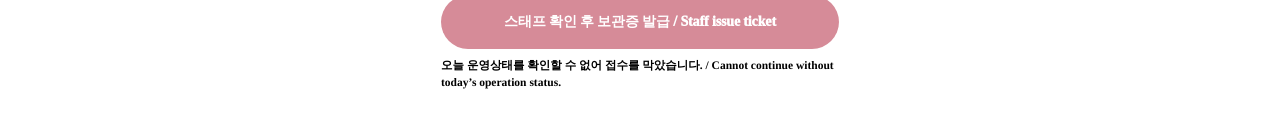
==== commit 2b8a7c55: "Improve walk-in UX and add location admin" ====
--- a/walkin/index.html
+++ b/walkin/index.html
@@ -1,7 +1,6 @@
 <!DOCTYPE html>
 <html lang="ko">
 <head>
-<base href="../">
 <meta charset="utf-8">
 <meta name="viewport" content="width=device-width, initial-scale=1, viewport-fit=cover">
 <meta name="robots" content="index,follow,max-image-preview:large">
@@ -31,7 +30,7 @@
 <link rel="stylesheet" href="css/tokens.css">
 <style>
 @font-face{font-family:'Wanted Sans Variable';src:url('assets/fonts/WantedSansVariable.woff2') format('woff2-variations');font-weight:400 1000;font-style:normal;font-display:swap}
-*{box-sizing:border-box;min-width:0}html{width:100%;max-width:100%;background:var(--cg-warm-paper);scroll-behavior:smooth;overflow-x:hidden;overscroll-behavior-x:none}body{width:100%;max-width:100%;margin:0;background:var(--cg-warm-paper);color:var(--cg-ink);font-family:var(--font-sans);-webkit-font-smoothing:antialiased;text-rendering:geometricPrecision;overflow-x:hidden;overscroll-behavior-x:none;touch-action:pan-y}button,input,select,textarea{font:inherit}.page{position:relative;width:100%;max-width:430px;min-height:100svh;margin:0 auto;padding:16px 16px calc(28px + env(safe-area-inset-bottom));background:var(--cg-warm-paper);overflow-x:hidden}.topbar{display:flex;align-items:center;justify-content:space-between;gap:12px;margin:0 0 18px}.logo{width:166px;height:auto;display:block;mix-blend-mode:multiply}.mode-pill{border:1.4px solid var(--cg-ink);border-radius:999px;background:rgba(255,255,255,.58);padding:8px 10px;font-size:10px;line-height:1;font-weight:950;letter-spacing:.08em;text-transform:uppercase;white-space:nowrap}.hero{position:relative;border:1.8px solid var(--cg-ink);border-radius:22px;background:#fff;overflow:hidden;margin-bottom:14px}.walkin-ticket{background:#fff}.walkin-concert{padding:14px 16px 15px;background:#fff}.cash-line{margin-top:12px;padding-top:10px;border-top:1px solid var(--cg-line);font-size:12.5px;line-height:1.42;font-weight:900;color:var(--cg-ink);word-break:keep-all}.cash-line span{display:block;margin-top:2px;color:var(--cg-muted);font-size:11.5px;font-weight:800}.hero-head{background:var(--cg-black);color:#fff;padding:18px 18px 16px}.kicker{font-size:10px;line-height:1;letter-spacing:.18em;font-weight:950;text-transform:uppercase;color:#cfc8bd}.hero h1{margin:10px 0 0;font-family:'Wanted Sans Variable',var(--font-sans);font-size:43px;line-height:.96;letter-spacing:-.06em;font-weight:950}.hero-body{padding:15px 17px 17px}.hero-copy{margin:0;font-size:15px;line-height:1.58;font-weight:850;letter-spacing:-.025em;color:var(--cg-charcoal);word-break:keep-all}.cash-alert{margin-top:14px;border:1.6px solid var(--cg-ink);border-radius:16px;background:#fff7d8;padding:13px 13px 12px}.cash-alert strong{display:block;font-size:16px;line-height:1.28;font-weight:950;letter-spacing:-.025em}.cash-alert span{display:block;margin-top:5px;font-size:12px;line-height:1.42;font-weight:800;color:#514a40;overflow-wrap:anywhere}.standalone-alert{margin:0 0 14px}.section{border:1.6px solid var(--cg-ink);border-radius:18px;background:#fff;overflow:hidden;margin:14px 0}.section-head{display:grid;grid-template-columns:31px 1fr;gap:10px;align-items:start;padding:14px 15px 12px;border-bottom:1px solid var(--cg-line)}.num{width:31px;height:31px;border-radius:999px;background:var(--cg-black);color:#fff;display:grid;place-items:center;font-size:12px;font-weight:950}.section-title{margin:0;font-size:18px;line-height:1.2;font-weight:950;letter-spacing:-.035em}.section-title small{display:block;margin-top:2px;font-size:12px;line-height:1.28;font-weight:850;letter-spacing:0;color:var(--cg-muted);word-break:keep-all}.section-body{padding:15px}.label{display:block;margin:7px 0 7px;font-size:10px;line-height:1;letter-spacing:.18em;text-transform:uppercase;font-weight:950;color:var(--cg-ink)}.help{margin:6px 0 0;color:var(--cg-muted);font-size:11.5px;line-height:1.42;font-weight:750;word-break:keep-all}.field-row{display:grid;grid-template-columns:1fr 1fr;gap:10px}.field-card{min-height:auto;display:flex;flex-direction:column;justify-content:flex-start}.phone-row{display:grid;grid-template-columns:128px 1fr;gap:10px}.phone-row select{font-size:13px;font-weight:750;padding-left:11px;padding-right:8px}input,select,textarea{width:100%;max-width:100%;height:56px;border:1.35px solid var(--cg-line);border-radius:14px;background:#fff;color:var(--cg-ink);padding:14px 14px;font-size:15px;line-height:1.2;font-weight:650;outline:none;letter-spacing:-.01em}textarea{height:82px;min-height:82px;resize:vertical;line-height:1.4}input::placeholder,textarea::placeholder{color:#a59d92;font-size:13px;font-weight:600;letter-spacing:-.01em}input:focus,select:focus,textarea:focus{border-color:var(--cg-ink);box-shadow:0 0 0 3px rgba(17,17,17,.08)}select:disabled,input:disabled,button:disabled{opacity:.46}.concert-context{margin:0 0 14px}.concert-ticket{position:relative;border:1.6px solid var(--cg-ink);border-radius:15px;background:var(--cg-warm-paper);overflow:hidden}.concert-ticket:before{content:"";position:absolute;top:0;bottom:0;right:58px;border-left:1.5px dashed var(--cg-ink)}.concert-main{padding:14px 74px 14px 14px}.concert-label{font-size:10px;line-height:1;letter-spacing:.18em;text-transform:uppercase;font-weight:950;color:var(--cg-muted)}.concert-name{margin-top:7px;font-size:22px;line-height:1.06;font-weight:950;letter-spacing:-.035em}.concert-meta{margin-top:5px;font-size:12px;line-height:1.35;font-weight:800;color:var(--cg-muted)}.concert-stub{position:absolute;right:0;top:0;bottom:0;width:58px;background:#fff;display:grid;place-items:center}.stub-text{writing-mode:vertical-rl;text-orientation:mixed;font-size:10px;font-weight:950;letter-spacing:.2em;color:var(--cg-ink)}.rule{border-left:4px solid var(--cg-ink);background:#fff7d8;border-radius:0 14px 14px 0;padding:12px 13px;margin-top:16px}.rule strong{display:block;font-size:14px;line-height:1.35;font-weight:950;letter-spacing:-.02em}.rule p{margin:5px 0 0;color:#514a40;font-size:12px;line-height:1.45;font-weight:800;word-break:keep-all}.amount-box{margin:16px 0 16px;border-radius:18px;background:var(--cg-black);border:1.7px solid var(--cg-ink);color:#fff;padding:16px 16px 15px}.amount-label{font-size:12px;line-height:1;font-weight:950;color:#d8d1c7;letter-spacing:.08em;text-transform:uppercase}.amount{margin-top:8px;font-size:42px;line-height:1;font-weight:850;letter-spacing:-.045em}.amount-sub{margin-top:8px;font-size:12px;line-height:1.4;color:#d8d1c7;font-weight:750}.cash-panel{border:1.5px solid var(--cg-line);border-radius:15px;background:#fbf7f0;padding:13px}.cash-panel strong{display:block;font-size:15px;line-height:1.35;font-weight:950}.onsite-notice{display:grid;gap:9px}.notice-item{display:grid;grid-template-columns:26px 1fr;gap:10px;align-items:start;border:1.35px solid var(--cg-line);border-radius:14px;padding:12px;background:#fff}.notice-icon{width:26px;height:26px;border-radius:999px;background:var(--cg-black);color:#fff;display:grid;place-items:center;font-size:12px;font-weight:950}.notice-item strong{display:block;font-size:14px;line-height:1.32;font-weight:950;word-break:keep-all}.notice-item span{display:block;margin-top:3px;color:var(--cg-muted);font-size:11.5px;line-height:1.38;font-weight:780;word-break:keep-all}.staff-module{margin-top:12px;border:1.8px solid var(--cg-ink);border-radius:16px;background:#f2ece2;padding:13px;display:grid;gap:11px}.staff-module input{font-size:20px;letter-spacing:.12em;text-align:center;font-weight:800;background:#fff}.staff-module textarea{background:#fffdf8;border-color:#cbbfae}.staff-module .module-title{font-size:13px;line-height:1.25;font-weight:950;letter-spacing:-.02em}.result{display:none;border:1.8px solid var(--cg-ink);background:#fff;border-radius:18px;padding:16px;margin-top:14px}.result h2{margin:0 0 10px;font-size:23px;line-height:1.15;font-weight:950;letter-spacing:-.04em}.tag{margin:11px 0;padding:14px;border-radius:16px;background:var(--cg-black);color:#fff;text-align:center}.tag-label{font-size:11px;line-height:1;font-weight:950;color:#d8d1c7;letter-spacing:.12em}.tag-number{margin-top:7px;font-size:48px;line-height:1;font-weight:950;letter-spacing:-.04em}.tag-chips{display:grid;grid-template-columns:repeat(auto-fit,minmax(74px,1fr));gap:8px;margin-top:11px}.tag-chip{display:grid;place-items:center;min-height:58px;border:1.4px solid rgba(255,255,255,.38);border-radius:14px;background:#fff;color:var(--cg-black);font-size:30px;line-height:1;font-weight:950;letter-spacing:-.04em}.count-summary{display:grid;grid-template-columns:1fr 1fr;gap:8px;margin:10px 0}.count-pill{border:1.3px solid var(--cg-line);border-radius:14px;background:#fff;padding:10px 11px}.count-pill b{display:block;font-size:10px;line-height:1;letter-spacing:.13em;text-transform:uppercase;color:var(--cg-muted);font-weight:950}.count-pill span{display:block;margin-top:6px;font-size:20px;line-height:1;font-weight:950;color:var(--cg-ink)}.result-grid{display:grid;grid-template-columns:1fr 1fr;gap:8px;margin-top:10px}.kv{border:1px solid var(--cg-line);border-radius:12px;padding:9px;background:#fff}.kv b{display:block;font-size:9px;line-height:1;letter-spacing:.12em;text-transform:uppercase;color:var(--cg-muted);font-weight:950}.kv span{display:block;margin-top:5px;font-size:14px;font-weight:900;overflow-wrap:anywhere}.msg{font-size:11.5px;color:var(--cg-muted);font-weight:800;line-height:1.45;margin:9px 0 0;word-break:keep-all}.danger{color:var(--cg-muted-red)!important}.hidden{display:none!important}.status-pill{display:inline-flex;align-items:center;gap:7px;border-radius:999px;background:#eee5da;padding:7px 10px;font-size:10px;line-height:1;font-weight:950;color:#4d4740}.status-dot{width:7px;height:7px;border-radius:99px;background:#888}.status-pill.ok .status-dot{background:#13a050}.status-pill.bad .status-dot{background:#d0473b}.sticky-submit{position:static;width:100%;padding:4px 0 0;margin:14px 0 0;background:transparent;border-top:0;z-index:auto}.btn{width:100%;min-height:54px;border:1.7px solid var(--cg-ink);border-radius:999px;background:var(--cg-black);color:#fff;padding:15px 14px;font-size:14px;line-height:1;font-weight:950;letter-spacing:-.01em;text-align:center;box-shadow:none}.btn:active{transform:translateY(1px)}.confirm-modal{position:fixed;inset:0;z-index:50;display:grid;place-items:end center;padding:16px;background:rgba(17,17,17,.42);backdrop-filter:blur(5px)}.confirm-card{width:100%;max-width:398px;border:1.8px solid var(--cg-ink);border-radius:24px;background:var(--cg-warm-paper);box-shadow:0 18px 50px rgba(0,0,0,.22);overflow:hidden}.confirm-head{background:var(--cg-black);color:#fff;padding:18px 18px 16px}.confirm-kicker{font-size:10px;line-height:1;letter-spacing:.18em;text-transform:uppercase;font-weight:950;color:#cfc8bd}.confirm-title{margin:9px 0 0;font-size:25px;line-height:1.15;font-weight:950;letter-spacing:-.045em}.confirm-body{padding:16px 16px 17px}.confirm-summary{display:grid;gap:8px;margin:0 0 14px}.confirm-row{display:flex;justify-content:space-between;gap:12px;border-bottom:1px solid var(--cg-line);padding:0 0 8px;font-size:14px;line-height:1.3}.confirm-row:last-child{border-bottom:0;padding-bottom:0}.confirm-row b{font-size:10px;line-height:1;letter-spacing:.14em;text-transform:uppercase;color:var(--cg-muted);font-weight:950}.confirm-row span{text-align:right;font-weight:900;color:var(--cg-ink);overflow-wrap:anywhere}.confirm-amount{margin:12px 0 13px;border-radius:18px;background:var(--cg-black);color:#fff;padding:14px 15px}.confirm-amount-label{font-size:11px;line-height:1;font-weight:950;color:#d8d1c7;letter-spacing:.08em;text-transform:uppercase}.confirm-amount-value{margin-top:6px;font-size:35px;line-height:1;font-weight:900;letter-spacing:-.045em}.confirm-note{margin:0;color:var(--cg-muted);font-size:12px;line-height:1.45;font-weight:800;word-break:keep-all}.confirm-actions{display:grid;grid-template-columns:1fr 1.35fr;gap:9px;margin-top:15px}.confirm-btn{min-height:50px;border:1.6px solid var(--cg-ink);border-radius:999px;font-size:14px;line-height:1;font-weight:950;background:#fff;color:var(--cg-ink)}.confirm-btn.primary{background:var(--cg-black);color:#fff}.confirm-modal.hidden{display:none}.walkin-visual{margin:12px -8px 0;text-align:left}.walkin-visual-title{margin:10px 4px 4px;font-size:42px;line-height:1.04;letter-spacing:-.055em;font-weight:950;color:var(--cg-ink);word-break:keep-all}.walkin-visual-copy{margin:0 4px 2px;font-size:14px;line-height:1.45;font-weight:850;color:var(--cg-charcoal);word-break:keep-all}.walkin-visual img{display:block;width:98%;height:auto;margin:0 auto;filter:contrast(1.12);mix-blend-mode:multiply}.walkin-caption{margin:0 4px 0;text-align:center;font-size:12px;line-height:1.45;font-weight:800;color:var(--cg-muted);word-break:keep-all}.trust-steps{display:grid;gap:8px;margin-top:12px}.trust-step{border:1.35px solid var(--cg-line);border-radius:14px;background:#fff;padding:11px 12px}.trust-step strong{display:block;font-size:14px;line-height:1.25;font-weight:950;letter-spacing:-.025em}.trust-step span{display:block;margin-top:4px;font-size:12px;line-height:1.42;font-weight:780;color:var(--cg-muted);word-break:keep-all}.status-board{display:grid;gap:9px}.status-line{display:grid;grid-template-columns:92px 1fr;gap:10px;align-items:start;border:1.35px solid var(--cg-line);border-radius:14px;background:#fff;padding:11px 12px}.status-line b{font-size:10px;line-height:1;letter-spacing:.14em;text-transform:uppercase;color:var(--cg-muted);font-weight:950}.status-line span{font-size:14px;line-height:1.35;font-weight:900;word-break:keep-all}.status-line.primary{background:#fff7d8;border-color:var(--cg-ink)}.status-line.closed{background:#f4eee8}.map-actions{display:grid;grid-template-columns:1fr 1fr;gap:8px;margin-top:11px}.map-link{display:grid;place-items:center;min-height:44px;border:1.5px solid var(--cg-ink);border-radius:999px;background:#fff;font-size:12px;font-weight:950;color:var(--cg-ink);text-decoration:none}.seo-copy{margin:10px 0 0;font-size:12px;line-height:1.5;font-weight:800;color:var(--cg-muted);word-break:keep-all}@media(max-width:380px){.page{padding-left:14px;padding-right:14px}.logo{width:150px}.hero h1{font-size:38px}.field-row{grid-template-columns:1fr}.phone-row{grid-template-columns:118px 1fr}.amount{font-size:32px}.tag-number{font-size:40px}.section-body{padding:14px}.btn{font-size:13px}.concert-main{padding-right:66px}.concert-ticket:before{right:52px}.concert-stub{width:52px}}
+*{box-sizing:border-box;min-width:0}html{width:100%;max-width:100%;background:var(--cg-warm-paper);scroll-behavior:smooth;overflow-x:hidden;overscroll-behavior-x:none}body{width:100%;max-width:100%;margin:0;background:var(--cg-warm-paper);color:var(--cg-ink);font-family:var(--font-sans);-webkit-font-smoothing:antialiased;text-rendering:geometricPrecision;overflow-x:hidden;overscroll-behavior-x:none;touch-action:pan-y}button,input,select,textarea{font:inherit}.page{position:relative;width:100%;max-width:430px;min-height:100svh;margin:0 auto;padding:16px 16px calc(28px + env(safe-area-inset-bottom));background:var(--cg-warm-paper);overflow-x:hidden}.topbar{display:flex;align-items:center;justify-content:space-between;gap:12px;margin:0 0 18px}.logo{width:166px;height:auto;display:block;mix-blend-mode:multiply}.mode-pill{border:1.4px solid var(--cg-ink);border-radius:999px;background:rgba(255,255,255,.58);padding:8px 10px;font-size:10px;line-height:1;font-weight:950;letter-spacing:.08em;text-transform:uppercase;white-space:nowrap}.hero{position:relative;border:1.8px solid var(--cg-ink);border-radius:22px;background:#fff;overflow:hidden;margin-bottom:14px}.walkin-ticket{background:#fff}.walkin-concert{padding:14px 16px 15px;background:#fff}.cash-line{margin-top:12px;padding-top:10px;border-top:1px solid var(--cg-line);font-size:12.5px;line-height:1.42;font-weight:900;color:var(--cg-ink);word-break:keep-all}.cash-line span{display:block;margin-top:2px;color:var(--cg-muted);font-size:11.5px;font-weight:800}.hero-head{background:var(--cg-black);color:#fff;padding:18px 18px 16px}.kicker{font-size:10px;line-height:1;letter-spacing:.18em;font-weight:950;text-transform:uppercase;color:#cfc8bd}.hero h1{margin:10px 0 0;font-family:'Wanted Sans Variable',var(--font-sans);font-size:43px;line-height:.96;letter-spacing:-.06em;font-weight:950}.hero-body{padding:15px 17px 17px}.hero-copy{margin:0;font-size:15px;line-height:1.58;font-weight:850;letter-spacing:-.025em;color:var(--cg-charcoal);word-break:keep-all}.cash-alert{margin-top:14px;border:1.6px solid var(--cg-ink);border-radius:16px;background:#fff7d8;padding:13px 13px 12px}.cash-alert strong{display:block;font-size:16px;line-height:1.28;font-weight:950;letter-spacing:-.025em}.cash-alert span{display:block;margin-top:5px;font-size:12px;line-height:1.42;font-weight:800;color:#514a40;overflow-wrap:anywhere}.standalone-alert{margin:0 0 14px}.section{border:1.6px solid var(--cg-ink);border-radius:18px;background:#fff;overflow:hidden;margin:14px 0}.section-head{display:grid;grid-template-columns:31px 1fr;gap:10px;align-items:start;padding:14px 15px 12px;border-bottom:1px solid var(--cg-line)}.num{width:31px;height:31px;border-radius:999px;background:var(--cg-black);color:#fff;display:grid;place-items:center;font-size:12px;font-weight:950}.section-title{margin:0;font-size:18px;line-height:1.2;font-weight:950;letter-spacing:-.035em}.section-title small{display:block;margin-top:2px;font-size:12px;line-height:1.28;font-weight:850;letter-spacing:0;color:var(--cg-muted);word-break:keep-all}.section-body{padding:15px}.label{display:block;margin:7px 0 7px;font-size:10px;line-height:1;letter-spacing:.18em;text-transform:uppercase;font-weight:950;color:var(--cg-ink)}.help{margin:6px 0 0;color:var(--cg-muted);font-size:11.5px;line-height:1.42;font-weight:750;word-break:keep-all}.field-row{display:grid;grid-template-columns:1fr 1fr;gap:10px}.field-card{min-height:auto;display:flex;flex-direction:column;justify-content:flex-start}.phone-row{display:grid;grid-template-columns:128px 1fr;gap:10px}.phone-row select{font-size:13px;font-weight:750;padding-left:11px;padding-right:8px}input,select,textarea{width:100%;max-width:100%;height:56px;border:1.35px solid var(--cg-line);border-radius:14px;background:#fff;color:var(--cg-ink);padding:14px 14px;font-size:15px;line-height:1.2;font-weight:650;outline:none;letter-spacing:-.01em}textarea{height:82px;min-height:82px;resize:vertical;line-height:1.4}input::placeholder,textarea::placeholder{color:#a59d92;font-size:13px;font-weight:600;letter-spacing:-.01em}input:focus,select:focus,textarea:focus{border-color:var(--cg-ink);box-shadow:0 0 0 3px rgba(17,17,17,.08)}select:disabled,input:disabled,button:disabled{opacity:.46}.concert-context{margin:0 0 14px}.concert-ticket{position:relative;border:1.6px solid var(--cg-ink);border-radius:15px;background:var(--cg-warm-paper);overflow:hidden}.concert-ticket:before{content:"";position:absolute;top:0;bottom:0;right:58px;border-left:1.5px dashed var(--cg-ink)}.concert-main{padding:14px 74px 14px 14px}.concert-label{font-size:10px;line-height:1;letter-spacing:.18em;text-transform:uppercase;font-weight:950;color:var(--cg-muted)}.concert-name{margin-top:7px;font-size:22px;line-height:1.06;font-weight:950;letter-spacing:-.035em}.concert-meta{margin-top:5px;font-size:12px;line-height:1.35;font-weight:800;color:var(--cg-muted)}.concert-stub{position:absolute;right:0;top:0;bottom:0;width:58px;background:#fff;display:grid;place-items:center}.stub-text{writing-mode:vertical-rl;text-orientation:mixed;font-size:10px;font-weight:950;letter-spacing:.2em;color:var(--cg-ink)}.rule{border-left:4px solid var(--cg-ink);background:#fff7d8;border-radius:0 14px 14px 0;padding:12px 13px;margin-top:16px}.rule strong{display:block;font-size:14px;line-height:1.35;font-weight:950;letter-spacing:-.02em}.rule p{margin:5px 0 0;color:#514a40;font-size:12px;line-height:1.45;font-weight:800;word-break:keep-all}.amount-box{margin:16px 0 16px;border-radius:18px;background:var(--cg-black);border:1.7px solid var(--cg-ink);color:#fff;padding:16px 16px 15px}.amount-label{font-size:12px;line-height:1;font-weight:950;color:#d8d1c7;letter-spacing:.08em;text-transform:uppercase}.amount{margin-top:8px;font-size:42px;line-height:1;font-weight:850;letter-spacing:-.045em}.amount-sub{margin-top:8px;font-size:12px;line-height:1.4;color:#d8d1c7;font-weight:750}.cash-panel{border:1.5px solid var(--cg-line);border-radius:15px;background:#fbf7f0;padding:13px}.cash-panel strong{display:block;font-size:15px;line-height:1.35;font-weight:950}.onsite-notice{display:grid;gap:9px}.notice-item{display:grid;grid-template-columns:26px 1fr;gap:10px;align-items:start;border:1.35px solid var(--cg-line);border-radius:14px;padding:12px;background:#fff}.notice-icon{width:26px;height:26px;border-radius:999px;background:var(--cg-black);color:#fff;display:grid;place-items:center;font-size:12px;font-weight:950}.notice-item strong{display:block;font-size:14px;line-height:1.32;font-weight:950;word-break:keep-all}.notice-item span{display:block;margin-top:3px;color:var(--cg-muted);font-size:11.5px;line-height:1.38;font-weight:780;word-break:keep-all}.action-steps{display:grid;gap:8px;margin:12px 0 0}.action-step{display:grid;grid-template-columns:28px 1fr;gap:10px;align-items:start;border:1.45px solid var(--cg-ink);border-radius:14px;background:#fff;padding:11px 12px}.action-step b{width:28px;height:28px;border-radius:999px;background:var(--cg-black);color:#fff;display:grid;place-items:center;font-size:12px;font-weight:950}.action-step strong{display:block;font-size:14px;line-height:1.25;font-weight:950;letter-spacing:-.025em}.action-step span{display:block;margin-top:4px;font-size:12px;line-height:1.42;font-weight:800;color:var(--cg-muted);word-break:keep-all}.staff-module{margin-top:12px;border:2.2px solid #b00020;border-radius:18px;background:#fff3f0;padding:14px;display:grid;gap:11px}.staff-module .staff-badge{display:inline-flex;width:max-content;max-width:100%;border-radius:999px;background:#b00020;color:#fff;padding:7px 10px;font-size:10px;line-height:1;font-weight:950;letter-spacing:.12em;text-transform:uppercase}.staff-module .module-title{font-size:17px;line-height:1.18;font-weight:950;letter-spacing:-.035em;color:#b00020}.staff-module .staff-warning-copy{font-size:12.5px;line-height:1.45;font-weight:900;color:#6f1b16;word-break:keep-all}.form-locked{filter:grayscale(.08)}.form-locked input:not([type=hidden]),.form-locked select,.form-locked textarea{background:#f3eee7;color:#777}.btn.staff-submit{background:#b00020;border-color:#7e0017}.staff-module input{font-size:20px;letter-spacing:.12em;text-align:center;font-weight:800;background:#fff}.staff-module textarea{background:#fffdf8;border-color:#cbbfae}.result{display:none;border:1.8px solid var(--cg-ink);background:#fff;border-radius:18px;padding:16px;margin-top:14px}.result h2{margin:0 0 10px;font-size:23px;line-height:1.15;font-weight:950;letter-spacing:-.04em}.tag{margin:11px 0;padding:14px;border-radius:16px;background:var(--cg-black);color:#fff;text-align:center}.tag-label{font-size:11px;line-height:1;font-weight:950;color:#d8d1c7;letter-spacing:.12em}.tag-number{margin-top:7px;font-size:48px;line-height:1;font-weight:950;letter-spacing:-.04em}.tag-chips{display:grid;grid-template-columns:repeat(auto-fit,minmax(74px,1fr));gap:8px;margin-top:11px}.tag-chip{display:grid;place-items:center;min-height:58px;border:1.4px solid rgba(255,255,255,.38);border-radius:14px;background:#fff;color:var(--cg-black);font-size:30px;line-height:1;font-weight:950;letter-spacing:-.04em}.count-summary{display:grid;grid-template-columns:1fr 1fr;gap:8px;margin:10px 0}.count-pill{border:1.3px solid var(--cg-line);border-radius:14px;background:#fff;padding:10px 11px}.count-pill b{display:block;font-size:10px;line-height:1;letter-spacing:.13em;text-transform:uppercase;color:var(--cg-muted);font-weight:950}.count-pill span{display:block;margin-top:6px;font-size:20px;line-height:1;font-weight:950;color:var(--cg-ink)}.result-grid{display:grid;grid-template-columns:1fr 1fr;gap:8px;margin-top:10px}.kv{border:1px solid var(--cg-line);border-radius:12px;padding:9px;background:#fff}.kv b{display:block;font-size:9px;line-height:1;letter-spacing:.12em;text-transform:uppercase;color:var(--cg-muted);font-weight:950}.kv span{display:block;margin-top:5px;font-size:14px;font-weight:900;overflow-wrap:anywhere}.msg{font-size:11.5px;color:var(--cg-muted);font-weight:800;line-height:1.45;margin:9px 0 0;word-break:keep-all}.danger{color:var(--cg-muted-red)!important}.hidden{display:none!important}.status-pill{display:inline-flex;align-items:center;gap:7px;border-radius:999px;background:#eee5da;padding:7px 10px;font-size:10px;line-height:1;font-weight:950;color:#4d4740}.status-dot{width:7px;height:7px;border-radius:99px;background:#888}.status-pill.ok .status-dot{background:#13a050}.status-pill.bad .status-dot{background:#d0473b}.sticky-submit{position:static;width:100%;padding:4px 0 0;margin:14px 0 0;background:transparent;border-top:0;z-index:auto}.btn{width:100%;min-height:54px;border:1.7px solid var(--cg-ink);border-radius:999px;background:var(--cg-black);color:#fff;padding:15px 14px;font-size:14px;line-height:1;font-weight:950;letter-spacing:-.01em;text-align:center;box-shadow:none}.btn:active{transform:translateY(1px)}.confirm-modal{position:fixed;inset:0;z-index:50;display:grid;place-items:end center;padding:16px;background:rgba(17,17,17,.42);backdrop-filter:blur(5px)}.confirm-card{width:100%;max-width:398px;border:1.8px solid var(--cg-ink);border-radius:24px;background:var(--cg-warm-paper);box-shadow:0 18px 50px rgba(0,0,0,.22);overflow:hidden}.confirm-head{background:var(--cg-black);color:#fff;padding:18px 18px 16px}.confirm-kicker{font-size:10px;line-height:1;letter-spacing:.18em;text-transform:uppercase;font-weight:950;color:#cfc8bd}.confirm-title{margin:9px 0 0;font-size:25px;line-height:1.15;font-weight:950;letter-spacing:-.045em}.confirm-body{padding:16px 16px 17px}.confirm-summary{display:grid;gap:8px;margin:0 0 14px}.confirm-row{display:flex;justify-content:space-between;gap:12px;border-bottom:1px solid var(--cg-line);padding:0 0 8px;font-size:14px;line-height:1.3}.confirm-row:last-child{border-bottom:0;padding-bottom:0}.confirm-row b{font-size:10px;line-height:1;letter-spacing:.14em;text-transform:uppercase;color:var(--cg-muted);font-weight:950}.confirm-row span{text-align:right;font-weight:900;color:var(--cg-ink);overflow-wrap:anywhere}.confirm-amount{margin:12px 0 13px;border-radius:18px;background:var(--cg-black);color:#fff;padding:14px 15px}.confirm-amount-label{font-size:11px;line-height:1;font-weight:950;color:#d8d1c7;letter-spacing:.08em;text-transform:uppercase}.confirm-amount-value{margin-top:6px;font-size:35px;line-height:1;font-weight:900;letter-spacing:-.045em}.confirm-note{margin:0;color:var(--cg-muted);font-size:12px;line-height:1.45;font-weight:800;word-break:keep-all}.confirm-actions{display:grid;grid-template-columns:1fr 1.35fr;gap:9px;margin-top:15px}.confirm-btn{min-height:50px;border:1.6px solid var(--cg-ink);border-radius:999px;font-size:14px;line-height:1;font-weight:950;background:#fff;color:var(--cg-ink)}.confirm-btn.primary{background:var(--cg-black);color:#fff}.confirm-modal.hidden{display:none}.walkin-visual{margin:12px -8px 0;text-align:left}.walkin-visual-title{margin:10px 4px 4px;font-size:42px;line-height:1.04;letter-spacing:-.055em;font-weight:950;color:var(--cg-ink);word-break:keep-all}.walkin-visual-copy{margin:0 4px 2px;font-size:14px;line-height:1.45;font-weight:850;color:var(--cg-charcoal);word-break:keep-all}.walkin-visual img{display:block;width:98%;height:auto;margin:0 auto;filter:contrast(1.12);mix-blend-mode:multiply}.walkin-caption{margin:0 4px 0;text-align:center;font-size:12px;line-height:1.45;font-weight:800;color:var(--cg-muted);word-break:keep-all}.trust-steps{display:grid;gap:8px;margin-top:12px}.trust-step{border:1.35px solid var(--cg-line);border-radius:14px;background:#fff;padding:11px 12px}.trust-step strong{display:block;font-size:14px;line-height:1.25;font-weight:950;letter-spacing:-.025em}.trust-step span{display:block;margin-top:4px;font-size:12px;line-height:1.42;font-weight:780;color:var(--cg-muted);word-break:keep-all}.status-board{display:grid;gap:9px}.status-line{display:grid;grid-template-columns:92px 1fr;gap:10px;align-items:start;border:1.35px solid var(--cg-line);border-radius:14px;background:#fff;padding:11px 12px}.status-line b{font-size:10px;line-height:1;letter-spacing:.14em;text-transform:uppercase;color:var(--cg-muted);font-weight:950}.status-line span{font-size:14px;line-height:1.35;font-weight:900;word-break:keep-all}.status-line.primary{background:#fff7d8;border-color:var(--cg-ink)}.status-line.closed{background:#f4eee8}.map-actions{display:grid;grid-template-columns:1fr 1fr;gap:8px;margin-top:11px}.map-link{display:grid;place-items:center;min-height:44px;border:1.5px solid var(--cg-ink);border-radius:999px;background:#fff;font-size:12px;font-weight:950;color:var(--cg-ink);text-decoration:none}.seo-copy{margin:10px 0 0;font-size:12px;line-height:1.5;font-weight:800;color:var(--cg-muted);word-break:keep-all}@media(max-width:380px){.page{padding-left:14px;padding-right:14px}.logo{width:150px}.hero h1{font-size:38px}.field-row{grid-template-columns:1fr}.phone-row{grid-template-columns:118px 1fr}.amount{font-size:32px}.tag-number{font-size:40px}.section-body{padding:14px}.btn{font-size:13px}.concert-main{padding-right:66px}.concert-ticket:before{right:52px}.concert-stub{width:52px}}
 </style>
 </head>
 <body>
@@ -51,7 +50,7 @@
           <p class="walkin-visual-title">짐은 맡기고<br>가볍게 입장</p>
           <p class="walkin-visual-copy">맘 편히, 여유롭게! 공연을 즐기세요.</p>
           <img src="assets/hero/carrygo-hero-service-scene-transparent.png" alt="공연장 앞에서 고객이 캐리어를 스태프에게 맡기는 장면" loading="eager" fetchpriority="high">
-          <p class="walkin-caption">CarryGo는 KSPO돔(올림픽공원 체조경기장) 콘서트 관객을 위한 짐 보관 서비스입니다.</p>
+          <p class="walkin-caption">공연장 앞에서 짐을 맡기고, 끝나면 보관증을 보여주고 받아가세요.</p>
         </div>
       </div>
       <input type="hidden" name="concert_id" id="concertId">
@@ -61,9 +60,9 @@
     </section>
 
     <section class="section" id="todayStatusSection">
-      <div class="section-head"><div class="num">!</div><h2 class="section-title">오늘 짐 맡기는 시간과 장소<small>Today’s drop-off time & location</small></h2></div>
-      <div class="section-body">
-        <div class="status-board" aria-label="오늘 운영상태">
+      <div class="section-head"><div class="num">!</div><h2 class="section-title">오늘 현장접수 상태<small>Check walk-in availability first</small></h2></div>
+      <div class="section-body">
+        <div class="action-steps" aria-label="고객 행동 순서"><div class="action-step"><b>1</b><div><strong>지도 열고 현장으로 오세요</strong><span>아래 지도 버튼으로 위치를 확인한 뒤 CarryGo 밴을 찾아주세요.</span></div></div><div class="action-step"><b>2</b><div><strong>짐 수량을 선택하고 현금을 준비하세요</strong><span>캐리어 1개 ₩20,000, 추가 가방 1개 ₩10,000입니다.</span></div></div><div class="action-step"><b>3</b><div><strong>스태프에게 이 화면을 보여주세요</strong><span>현금 확인 후 스태프가 보관증을 발급합니다. 고객이 직접 누르지 마세요.</span></div></div></div><div class="status-board" aria-label="오늘 운영상태">
           <div class="status-line primary"><b>Time</b><span id="operationTime">첫날 13:00–15:00 · 이 시간 안에 현장으로 와 주세요.</span></div>
           <div class="status-line primary"><b>Place</b><span id="operationLocation">올림픽공원 테니스경기장 방면 주차장 · CarryGo 밴<br>서울 송파구 올림픽로 424</span></div>
           <div class="status-line"><b>Status</b><span id="operationStatus">현장 접수 시간에만 짐을 맡길 수 있습니다.</span></div>
@@ -74,7 +73,7 @@
           <a class="map-link" href="https://www.google.com/maps/search/?api=1&query=37.5151,127.1289" target="_blank" rel="noopener">Google Maps</a>
         </div>
         <div class="trust-steps" aria-label="이용 흐름">
-          <div class="trust-step"><strong>짐 맡기기</strong><span>지정 장소에서 QR을 보여주고, 짐을 맡긴 뒤 보관증을 받으세요.</span></div>
+          <div class="trust-step"><strong>짐 맡기기</strong><span>지정 장소에서 이 화면과 현금을 보여주고, 스태프에게 보관증을 받으세요.</span></div>
           <div class="trust-step"><strong>짐 받기</strong><span>공연 후 지정 장소에서 보관증을 제시하고, 맡긴 짐을 받아가면 끝!</span></div>
         </div>
         <p class="seo-copy">올림픽공원 체조경기장(KSPO돔) 콘서트 당일 캐리어 짐보관 현장접수 안내입니다. 운영상태가 확인되지 않으면 접수는 열리지 않습니다.</p>
@@ -120,7 +119,7 @@
     </section>
 
     <section class="section">
-      <div class="section-head"><div class="num">04</div><h2 class="section-title">보관증 받기<small>Pay cash to staff and get your storage ticket</small></h2></div>
+      <div class="section-head"><div class="num">04</div><h2 class="section-title">스태프 확인 후 보관증 발급<small>Staff confirms cash and issues ticket</small></h2></div>
       <div class="section-body">
         <div class="onsite-notice" aria-label="짐 맡기기 전 안내">
           <div class="notice-item"><div class="notice-icon">!</div><div><strong>짐 찾기 전 이메일을 꼭 확인해 주세요.</strong><span>짐 찾는 장소나 시간이 바뀔 수 있습니다.<br>Please check your email before pickup. Pickup location or time may change.</span></div></div>
@@ -130,12 +129,14 @@
         </div>
         <input type="hidden" name="hardcopy_confirmed" value="YES">
         <input type="hidden" name="onsite_cash_received" value="YES">
-        <div class="staff-module">
-          <div class="module-title">스태프 확인 / Staff confirmation</div>
+        <div class="staff-module" aria-label="스태프 전용 확인 영역">
+          <div class="staff-badge">STAFF ONLY</div>
+          <div class="module-title">스태프 전용 확인 영역</div>
+          <div class="staff-warning-copy">고객은 이 칸을 입력하거나 버튼을 누르지 마세요. 현금을 받은 뒤 스태프가 코드를 입력하고 보관증을 발급합니다.</div>
           <div>
             <label class="label" for="staffCode">Staff code</label>
-            <input id="staffCode" type="tel" name="staff_code" required inputmode="numeric" pattern="[0-9]*" autocomplete="one-time-code" placeholder="숫자 코드 입력">
-            <div class="help">이 화면을 현금과 함께 스태프에게 보여주세요. 스태프가 현금을 확인한 뒤 코드를 입력합니다.<br>Show this screen with cash to staff. Staff enters the code after confirming payment.</div>
+            <input id="staffCode" type="tel" name="staff_code" required inputmode="numeric" pattern="[0-9]*" autocomplete="one-time-code" placeholder="스태프 코드">
+            <div class="help">Staff enters the code after confirming cash payment.</div>
           </div>
           <div>
             <label class="label" for="note">Staff note optional</label>
@@ -152,8 +153,8 @@
     </section>
 
     <div class="sticky-submit">
-      <button class="btn" id="submitBtn" type="submit" disabled>보관증 받기 / Get storage ticket</button>
-      <p class="msg" id="msg">공연 정보를 확인한 뒤 진행할 수 있습니다. / Please wait for concert information.</p>
+      <button class="btn staff-submit" id="submitBtn" type="submit" disabled>스태프 확인 후 보관증 발급 / Staff issue ticket</button>
+      <p class="msg" id="msg">오늘 운영 정보를 확인한 뒤 스태프가 진행할 수 있습니다. / Staff can continue after today’s operation is confirmed.</p>
     </div>
   </form>
 </main>
@@ -161,7 +162,7 @@
   <div class="confirm-card">
     <div class="confirm-head">
       <div class="confirm-kicker">Cash payment confirmed</div>
-      <div class="confirm-title" id="confirmTitle">보관증을 발급할까요?</div>
+      <div class="confirm-title" id="confirmTitle">스태프 확인 후 보관증을 발급할까요?</div>
     </div>
     <div class="confirm-body">
       <div class="confirm-summary">
@@ -173,10 +174,10 @@
         <div class="confirm-amount-label">현금으로 받은 금액 / Cash received</div>
         <div class="confirm-amount-value" id="confirmAmount">₩0</div>
       </div>
-      <p class="confirm-note">현금 수령을 확인한 뒤에만 보관증을 발급하세요.<br>Issue the storage ticket only after confirming cash payment.</p>
+      <p class="confirm-note">스태프가 현금 수령을 확인한 뒤에만 보관증을 발급하세요.<br>Issue the storage ticket only after confirming cash payment.</p>
       <div class="confirm-actions">
         <button class="confirm-btn" type="button" id="confirmCancel">취소</button>
-        <button class="confirm-btn primary" type="button" id="confirmOk">보관증 발급</button>
+        <button class="confirm-btn primary" type="button" id="confirmOk">스태프 확인 완료</button>
       </div>
     </div>
   </div>
@@ -192,14 +193,14 @@
 function tagHtml(v){const tags=tagList(v);return tags.map(t=>`<span class="tag-chip">${esc(t)}</span>`).join('')}
 function setLoadStatus(ok,text){loadMsg.classList.remove('hidden');loadMsg.innerHTML=`<span class="status-pill ${ok?'ok':'bad'}"><span class="status-dot"></span> ${esc(text)}</span>`}
 function updateAmount(){const s=+suitcase.value||0,e=+extra.value||0;amount.textContent=money(s*20000+e*10000)}
-function updateSubmit(){submitBtn.disabled=!concertsReady||form.dataset.submitting==='1'||form.dataset.completed==='1'}
+function setFormEnabled(enabled){form.classList.toggle('form-locked',!enabled);form.querySelectorAll('input:not([type=hidden]),select,textarea').forEach(el=>{el.disabled=!enabled});}function updateSubmit(){submitBtn.disabled=!concertsReady||form.dataset.submitting==='1'||form.dataset.completed==='1'}
 function todayKst(){return new Intl.DateTimeFormat('en-CA',{timeZone:'Asia/Seoul',year:'numeric',month:'2-digit',day:'2-digit'}).format(new Date())}
 async function fetchJson(url,options={}){const controller=new AbortController();const timeout=setTimeout(()=>controller.abort(),18000);try{const r=await fetch(url,{cache:'no-store',...options,signal:controller.signal});return await r.json()}finally{clearTimeout(timeout)}}
-async function loadConcert(){concertsReady=false;updateSubmit();setLoadStatus(false,'공연 정보 확인 중');operationStatus.textContent='오늘 운영 정보를 확인 중입니다. / Checking today’s walk-in status.';$('operationPayment').textContent='캐리어 1개 ₩20,000 · 추가 가방 1개 ₩10,000 · 현장 현금 결제';try{let out=await fetchJson(`${API}?action=get_active_booking_data`);let concerts=out.ok&&Array.isArray(out.concerts)?out.concerts:[];if(!concerts.length){out=await fetchJson(`${API}?action=get_active_concerts`);concerts=out.ok&&Array.isArray(out.concerts)?out.concerts:[]}if(!concerts.length)throw new Error('현재 현장접수 가능한 공연이 없습니다.');const today=todayKst();let selectedConcert=null, selectedDate=null;for(const c of concerts){let dates=Array.isArray(c.concert_dates)?c.concert_dates:[];if(!dates.length){const cid=c.concert_id||c.id;const d=await fetchJson(`${API}?action=get_active_concert_dates&concert_id=${encodeURIComponent(cid)}`);dates=d.ok&&Array.isArray(d.concert_dates)?d.concert_dates:[]}const found=dates.find(d=>String(d.concert_date)===today);if(found){selectedConcert=c;selectedDate=found;break}}if(!selectedConcert||!selectedDate)throw new Error('오늘 현장접수 가능한 공연이 확인되지 않았습니다.');const c=selectedConcert;$('concertId').value=c.concert_id||c.id;concertDateId.value=selectedDate.concert_date_id;$('concertName').textContent=c.concert_title||c.title||'CarryGo';$('concertMeta').textContent=[c.venue||'KSPO돔·올림픽공원 체조경기장',c.city,selectedDate.concert_date].filter(Boolean).join(' · ');operationTime.textContent='첫날 13:00–15:00 · 이 시간 안에 현장으로 와 주세요.';operationLocation.innerHTML='올림픽공원 테니스경기장 방면 주차장 · CarryGo 밴<br>서울 송파구 올림픽로 424';operationStatus.textContent='오늘 현장 접수 가능 / Walk-in available today';$('operationPayment').textContent='캐리어 1개 ₩20,000 · 추가 가방 1개 ₩10,000 · 현장 현금 결제';concertsReady=true;setLoadStatus(true,'오늘 현장접수 가능');msg.classList.remove('danger');msg.textContent=''}catch(e){concertsReady=false;setLoadStatus(false,e.message||'공연 정보를 불러오지 못했습니다');operationStatus.textContent='현재 접수 정보 확인 중 / Walk-in status not confirmed';msg.textContent='오늘 운영상태를 확인할 수 없어 접수를 막았습니다. / Cannot continue without today’s operation status.';msg.classList.add('danger')}finally{updateSubmit()}}
+async function loadConcert(){concertsReady=false;setFormEnabled(false);updateSubmit();setLoadStatus(false,'공연 정보 확인 중');operationStatus.textContent='오늘 운영 정보를 확인 중입니다. / Checking today’s walk-in status.';$('operationPayment').textContent='캐리어 1개 ₩20,000 · 추가 가방 1개 ₩10,000 · 현장 현금 결제';try{let out=await fetchJson(`${API}?action=get_active_booking_data`);let concerts=out.ok&&Array.isArray(out.concerts)?out.concerts:[];if(!concerts.length){out=await fetchJson(`${API}?action=get_active_concerts`);concerts=out.ok&&Array.isArray(out.concerts)?out.concerts:[]}if(!concerts.length)throw new Error('현재 현장접수 가능한 공연이 없습니다.');const today=todayKst();let selectedConcert=null, selectedDate=null;for(const c of concerts){let dates=Array.isArray(c.concert_dates)?c.concert_dates:[];if(!dates.length){const cid=c.concert_id||c.id;const d=await fetchJson(`${API}?action=get_active_concert_dates&concert_id=${encodeURIComponent(cid)}`);dates=d.ok&&Array.isArray(d.concert_dates)?d.concert_dates:[]}const found=dates.find(d=>String(d.concert_date)===today);if(found){selectedConcert=c;selectedDate=found;break}}if(!selectedConcert||!selectedDate)throw new Error('오늘 현장접수 가능한 공연이 확인되지 않았습니다.');const c=selectedConcert;$('concertId').value=c.concert_id||c.id;concertDateId.value=selectedDate.concert_date_id;$('concertName').textContent=c.concert_title||c.title||'CarryGo';$('concertMeta').textContent=[c.venue||'KSPO돔·올림픽공원 체조경기장',c.city,selectedDate.concert_date].filter(Boolean).join(' · ');operationTime.textContent='오늘 운영 시간 안에 현장으로 와 주세요. / Come during today’s walk-in hours.';operationLocation.innerHTML='올림픽공원 테니스경기장 방면 주차장 · CarryGo 밴<br>서울 송파구 올림픽로 424';operationStatus.textContent='오늘 현장접수 가능합니다. 아래 장소로 오셔서 현금을 준비한 뒤, 이 화면을 스태프에게 보여주세요.';$('operationPayment').textContent='캐리어 1개 ₩20,000 · 추가 가방 1개 ₩10,000 · 현장 현금 결제';concertsReady=true;setFormEnabled(true);setLoadStatus(true,'오늘 현장접수 가능');msg.classList.remove('danger');msg.textContent=''}catch(e){concertsReady=false;setLoadStatus(false,e.message||'공연 정보를 불러오지 못했습니다');operationStatus.textContent='지금은 현장접수를 진행할 수 없습니다. 오늘 운영 정보가 확인되지 않아 접수를 막았습니다. 스태프에게 문의해 주세요.';operationTime.textContent='운영 정보 확인 필요 / Operation status required';operationLocation.textContent='위치 확정 전입니다. 스태프 안내를 확인해 주세요.';msg.textContent='오늘 운영상태를 확인할 수 없어 접수를 막았습니다. / Cannot continue without today’s operation status.';msg.classList.add('danger')}finally{updateSubmit()}}
 suitcase.addEventListener('change',updateAmount);extra.addEventListener('change',updateAmount);
 function confirmStorageTicket(data,due){return new Promise(resolve=>{const modal=$('confirmModal');$('confirmName').textContent=data.customer_name||'-';$('confirmCount').textContent=`Suitcase ${data.expected_suitcase_count}, Extra ${data.expected_extra_bag_count}`;$('confirmAmount').textContent=money(due);const close=value=>{modal.classList.add('hidden');$('confirmOk').onclick=null;$('confirmCancel').onclick=null;resolve(value)};$('confirmCancel').onclick=()=>close(false);$('confirmOk').onclick=()=>close(true);modal.classList.remove('hidden');$('confirmOk').focus({preventScroll:true})})}
 form.addEventListener('submit',async e=>{e.preventDefault();if(!concertsReady)return;const btn=e.submitter;const result=$('result');const data=Object.fromEntries(new FormData(form).entries());const due=(+data.expected_suitcase_count||0)*20000+(+data.expected_extra_bag_count||0)*10000;data.action='create_walkin_reservation';data.paid_amount=due;if(document.activeElement&&document.activeElement.blur)document.activeElement.blur();const ok=await confirmStorageTicket(data,due);if(!ok)return;form.dataset.submitting='1';btn.disabled=true;msg.textContent='보관증 발급 중입니다. / Issuing storage ticket...';msg.classList.remove('danger');$('completeCard').classList.add('hidden');result.style.display='none';try{const out=await fetchJson(API,{method:'POST',headers:{'Content-Type':'text/plain;charset=utf-8'},body:JSON.stringify(data)});if(!out.ok)throw new Error(out.error||'save failed');const x=out.reservation;result.innerHTML=`<h2>보관증 번호가 발급되었습니다.<br><span class="en">Storage ticket number issued.</span></h2><div class="tag"><div class="tag-label">STORAGE TICKET / LUGGAGE TAG</div><div class="tag-chips">${tagHtml(x.luggage_tag_numbers)}</div></div><div class="count-summary"><div class="count-pill"><b>Suitcase</b><span>${esc(x.expected_suitcase_count)}개</span></div><div class="count-pill"><b>Extra bag</b><span>${esc(x.expected_extra_bag_count)}개</span></div></div><p class="msg">태그번호와 짐 수량을 확인하세요. 짐 찾는 장소가 달라질 수 있으니, 고객에게 이메일을 꼭 확인해 달라고 안내해 주세요.<br>Check the tag numbers and item count. Pickup location may change, so ask the customer to check email before pickup.</p><div class="result-grid"><div class="kv"><b>Reservation</b><span>${esc(x.reservation_id)}</span></div><div class="kv"><b>Amount</b><span>${esc(x.amount_display)}</span></div><div class="kv"><b>Name</b><span>${esc(x.customer_name)}</span></div><div class="kv"><b>Payment</b><span>CASH</span></div></div>`;if(x.email_sent===false){result.insertAdjacentHTML('beforeend',`<p class="msg danger">안내메일 발송을 확인하지 못했습니다. 이메일 주소를 확인하고 필요하면 수동 안내해 주세요.<br>Email was not confirmed. Check the email address and guide the customer manually if needed.</p>`)}else{result.insertAdjacentHTML('beforeend',`<p class="msg">고객 이메일로 현장접수 안내를 보냈습니다.<br>Walk-in guide email sent to the customer.</p>`)}$('completeCard').classList.remove('hidden');result.style.display='block';result.scrollIntoView({behavior:'smooth',block:'center'});form.dataset.completed='1';submitBtn.textContent='발급 완료 / Issued';msg.textContent='완료되었습니다. / Completed.';form.reset();$('countryCode').value='+82';updateAmount();await loadConcert()}catch(err){msg.textContent=err.message||String(err);msg.classList.add('danger')}finally{form.dataset.submitting='0';updateSubmit()}});
-updateAmount();loadConcert();
+setFormEnabled(false);updateAmount();loadConcert();
 </script>
 </body>
 </html>
